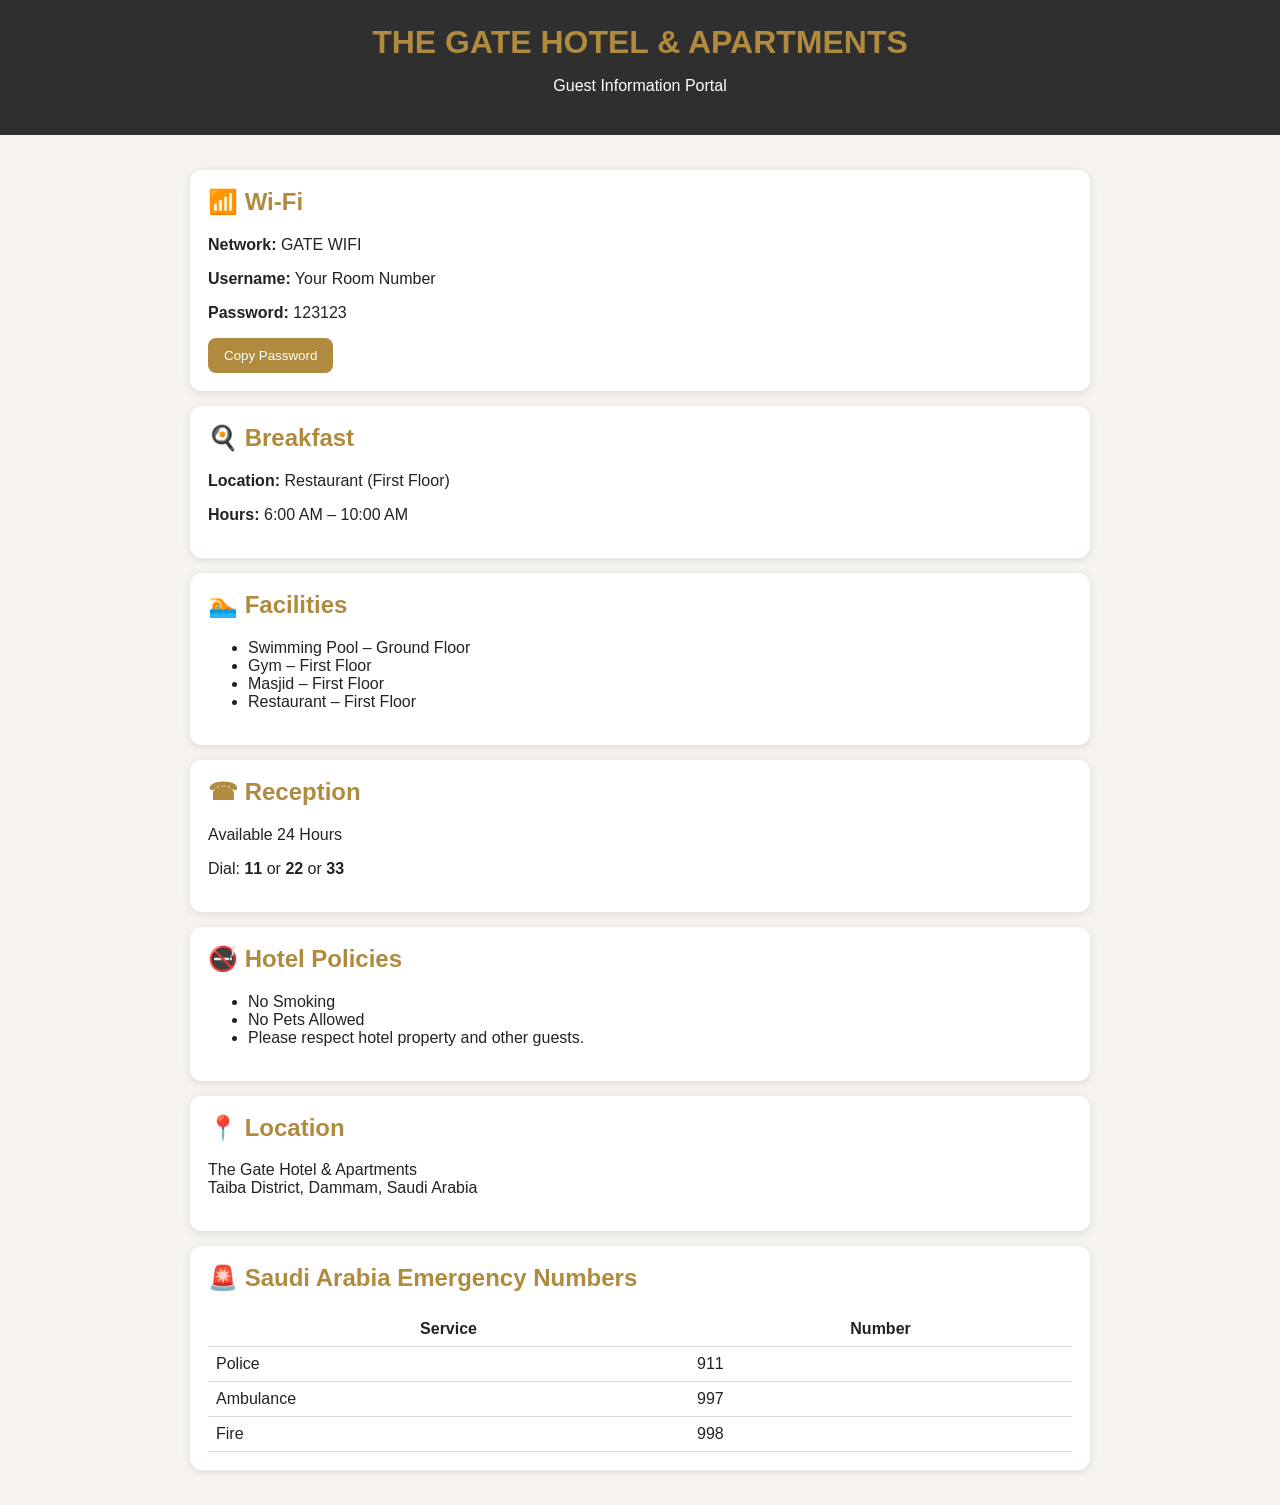
==== index.html @ 252bb7b6 "Add files via upload" ====
<!DOCTYPE html>
<html lang="en">
<head>
<meta charset="UTF-8">
<meta name="viewport" content="width=device-width, initial-scale=1.0">
<title>The Gate Hotel - Guest Information</title>
<style>
body{font-family:Arial,sans-serif;background:#f7f4ef;color:#222;margin:0}
header{background:#2f2f2f;color:#fff;padding:24px;text-align:center}
header h1{color:#b08a3e;margin:0}
.container{max-width:900px;margin:auto;padding:20px}
.card{background:#fff;border-radius:12px;padding:18px;margin:15px 0;box-shadow:0 2px 10px rgba(0,0,0,.1)}
h2{color:#b08a3e;margin-top:0}
table{width:100%;border-collapse:collapse}
td,th{padding:8px;border-bottom:1px solid #ddd}
button{background:#b08a3e;color:#fff;border:none;padding:10px 16px;border-radius:8px;cursor:pointer}
</style>
<script>
function copyPassword(){
 navigator.clipboard.writeText("123123");
 alert("Password copied!");
}
</script>
</head>
<body>
<header>
<h1>THE GATE HOTEL & APARTMENTS</h1>
<p>Guest Information Portal</p>
</header>
<div class="container">
<div class="card">
<h2>📶 Wi‑Fi</h2>
<p><b>Network:</b> GATE WIFI</p>
<p><b>Username:</b> Your Room Number</p>
<p><b>Password:</b> 123123</p>
<button onclick="copyPassword()">Copy Password</button>
</div>

<div class="card">
<h2>🍳 Breakfast</h2>
<p><b>Location:</b> Restaurant (First Floor)</p>
<p><b>Hours:</b> 6:00 AM – 10:00 AM</p>
</div>

<div class="card">
<h2>🏊 Facilities</h2>
<ul>
<li>Swimming Pool – Ground Floor</li>
<li>Gym – First Floor</li>
<li>Masjid – First Floor</li>
<li>Restaurant – First Floor</li>
</ul>
</div>

<div class="card">
<h2>☎ Reception</h2>
<p>Available 24 Hours</p>
<p>Dial: <b>11</b> or <b>22</b> or <b>33</b></p>
</div>

<div class="card">
<h2>🚭 Hotel Policies</h2>
<ul>
<li>No Smoking</li>
<li>No Pets Allowed</li>
<li>Please respect hotel property and other guests.</li>
</ul>
</div>

<div class="card">
<h2>📍 Location</h2>
<p>The Gate Hotel & Apartments<br>Taiba District, Dammam, Saudi Arabia</p>
</div>

<div class="card">
<h2>🚨 Saudi Arabia Emergency Numbers</h2>
<table>
<tr><th>Service</th><th>Number</th></tr>
<tr><td>Police</td><td>911</td></tr>
<tr><td>Ambulance</td><td>997</td></tr>
<tr><td>Fire</td><td>998</td></tr>
</table>
</div>
</div>
</body>
</html>
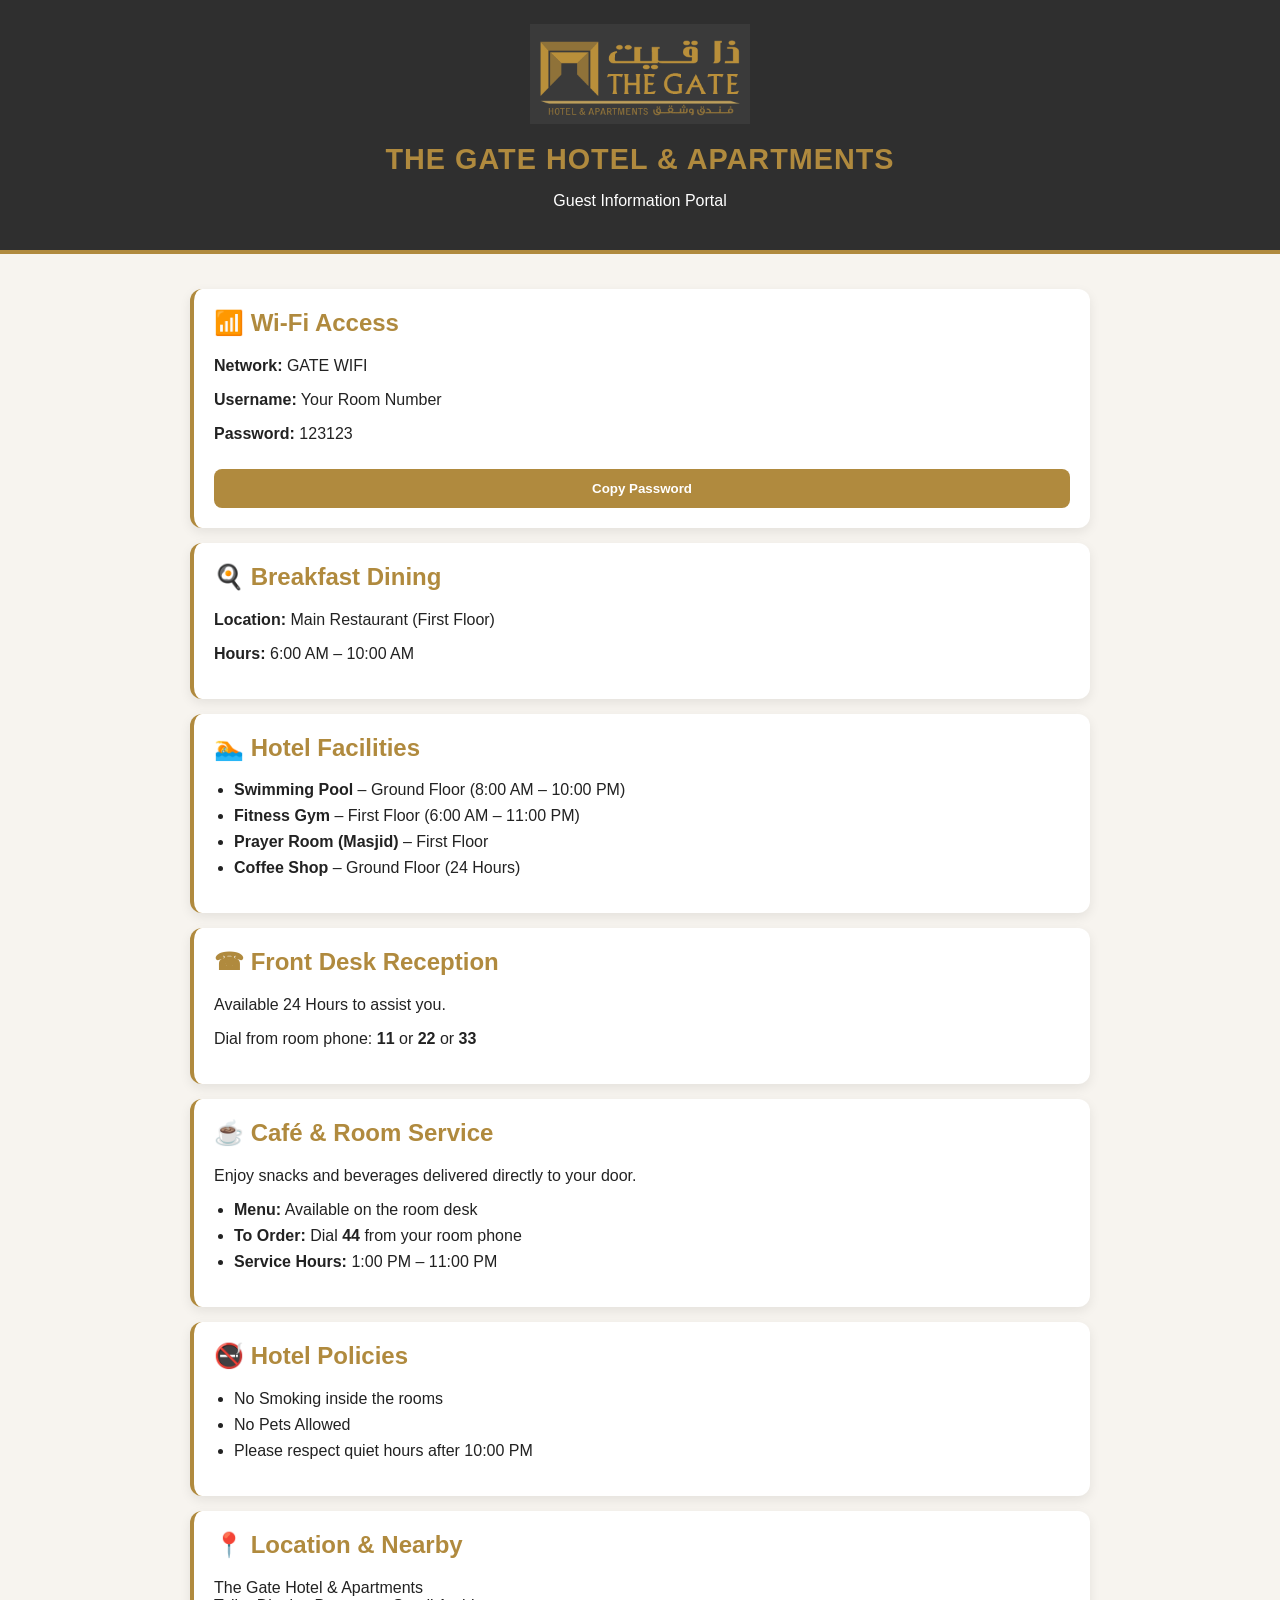
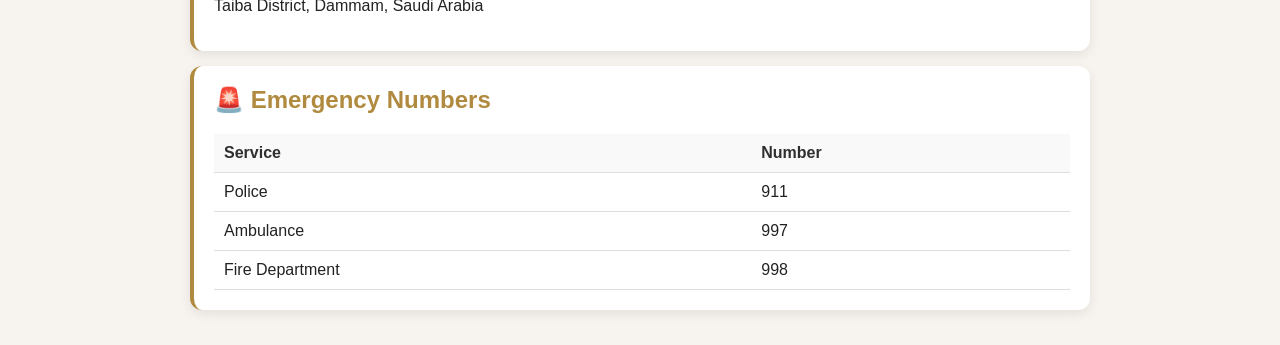
==== commit 4884f02f: "index.html" ====
--- a/index.html
+++ b/index.html
@@ -5,82 +5,112 @@
 <meta name="viewport" content="width=device-width, initial-scale=1.0">
 <title>The Gate Hotel - Guest Information</title>
 <style>
-body{font-family:Arial,sans-serif;background:#f7f4ef;color:#222;margin:0}
-header{background:#2f2f2f;color:#fff;padding:24px;text-align:center}
-header h1{color:#b08a3e;margin:0}
-.container{max-width:900px;margin:auto;padding:20px}
-.card{background:#fff;border-radius:12px;padding:18px;margin:15px 0;box-shadow:0 2px 10px rgba(0,0,0,.1)}
-h2{color:#b08a3e;margin-top:0}
-table{width:100%;border-collapse:collapse}
-td,th{padding:8px;border-bottom:1px solid #ddd}
-button{background:#b08a3e;color:#fff;border:none;padding:10px 16px;border-radius:8px;cursor:pointer}
+body { font-family: Arial, sans-serif; background: #f7f4ef; color: #222; margin: 0; }
+header { background: #2f2f2f; color: #fff; padding: 24px; text-align: center; border-bottom: 4px solid #b08a3e; }
+header h1 { color: #b08a3e; margin: 10px 0 0 0; font-size: 1.8em; letter-spacing: 1px; }
+.logo { max-width: 220px; height: auto; margin-bottom: 5px; }
+.container { max-width: 900px; margin: auto; padding: 20px; }
+.card { background: #fff; border-radius: 12px; padding: 20px; margin: 15px 0; box-shadow: 0 4px 12px rgba(0,0,0,0.08); border-left: 4px solid #b08a3e; }
+h2 { color: #b08a3e; margin-top: 0; display: flex; align-items: center; gap: 8px; }
+table { width: 100%; border-collapse: collapse; margin-top: 10px; }
+td, th { padding: 10px; border-bottom: 1px solid #ddd; text-align: left; }
+th { background: #f9f9f9; color: #2f2f2f; }
+button { background: #b08a3e; color: #fff; border: none; padding: 12px 18px; border-radius: 8px; cursor: pointer; font-weight: bold; width: 100%; margin-top: 10px; }
+button:hover { background: #967432; }
+ul { padding-left: 20px; }
+li { margin-bottom: 8px; }
 </style>
 <script>
 function copyPassword(){
  navigator.clipboard.writeText("123123");
- alert("Password copied!");
+ alert("✓ Wi-Fi Password Copied!");
 }
 </script>
 </head>
 <body>
+
 <header>
+<!-- 🖼️ PHOTO LINK SETUP: Replace 'logo.png' with your picture file name OR paste a full web link like 'https://example.com/logo.png' -->
+<img src="logo.png" alt="The Gate Hotel & Apartments" class="logo">
 <h1>THE GATE HOTEL & APARTMENTS</h1>
 <p>Guest Information Portal</p>
 </header>
+
 <div class="container">
+
+<!-- BLOCK 1: WI-FI -->
 <div class="card">
-<h2>📶 Wi‑Fi</h2>
+<h2>📶 Wi‑Fi Access</h2>
 <p><b>Network:</b> GATE WIFI</p>
 <p><b>Username:</b> Your Room Number</p>
 <p><b>Password:</b> 123123</p>
 <button onclick="copyPassword()">Copy Password</button>
 </div>
 
+<!-- BLOCK 2: BREAKFAST -->
 <div class="card">
-<h2>🍳 Breakfast</h2>
-<p><b>Location:</b> Restaurant (First Floor)</p>
+<h2>🍳 Breakfast Dining</h2>
+<p><b>Location:</b> Main Restaurant (First Floor)</p>
 <p><b>Hours:</b> 6:00 AM – 10:00 AM</p>
 </div>
 
+<!-- BLOCK 3: FACILITIES -->
 <div class="card">
-<h2>🏊 Facilities</h2>
+<h2>🏊 Hotel Facilities</h2>
 <ul>
-<li>Swimming Pool – Ground Floor</li>
-<li>Gym – First Floor</li>
-<li>Masjid – First Floor</li>
-<li>Restaurant – First Floor</li>
+<li><b>Swimming Pool</b> – Ground Floor (8:00 AM – 10:00 PM)</li>
+<li><b>Fitness Gym</b> – First Floor (6:00 AM – 11:00 PM)</li>
+<li><b>Prayer Room (Masjid)</b> – First Floor</li>
+<li><b>Coffee Shop</b> – Ground Floor (24 Hours)</li>
 </ul>
 </div>
 
+<!-- BLOCK 4: RECEPTION -->
 <div class="card">
-<h2>☎ Reception</h2>
-<p>Available 24 Hours</p>
-<p>Dial: <b>11</b> or <b>22</b> or <b>33</b></p>
+<h2>☎ Front Desk Reception</h2>
+<p>Available 24 Hours to assist you.</p>
+<p>Dial from room phone: <b>11</b> or <b>22</b> or <b>33</b></p>
 </div>
 
+<!-- ➕ HOW TO ADD A NEW ELEMENT: COPY AND PASTE THIS BLOCK BELOW THIS LINE -->
+<div class="card">
+<h2>☕ Café & Room Service</h2>
+<p>Enjoy snacks and beverages delivered directly to your door.</p>
+<ul>
+<li><b>Menu:</b> Available on the room desk</li>
+<li><b>To Order:</b> Dial <b>44</b> from your room phone</li>
+<li><b>Service Hours:</b> 1:00 PM – 11:00 PM</li>
+</ul>
+</div>
+<!-- ➕ END OF NEW ELEMENT BLOCK -->
+
+<!-- BLOCK 5: POLICIES -->
 <div class="card">
 <h2>🚭 Hotel Policies</h2>
 <ul>
-<li>No Smoking</li>
+<li>No Smoking inside the rooms</li>
 <li>No Pets Allowed</li>
-<li>Please respect hotel property and other guests.</li>
+<li>Please respect quiet hours after 10:00 PM</li>
 </ul>
 </div>
 
+<!-- BLOCK 6: LOCATION -->
 <div class="card">
-<h2>📍 Location</h2>
+<h2>📍 Location & Nearby</h2>
 <p>The Gate Hotel & Apartments<br>Taiba District, Dammam, Saudi Arabia</p>
 </div>
 
+<!-- BLOCK 7: EMERGENCIES -->
 <div class="card">
-<h2>🚨 Saudi Arabia Emergency Numbers</h2>
+<h2>🚨 Emergency Numbers</h2>
 <table>
 <tr><th>Service</th><th>Number</th></tr>
 <tr><td>Police</td><td>911</td></tr>
 <tr><td>Ambulance</td><td>997</td></tr>
-<tr><td>Fire</td><td>998</td></tr>
+<tr><td>Fire Department</td><td>998</td></tr>
 </table>
 </div>
+
 </div>
 </body>
 </html>
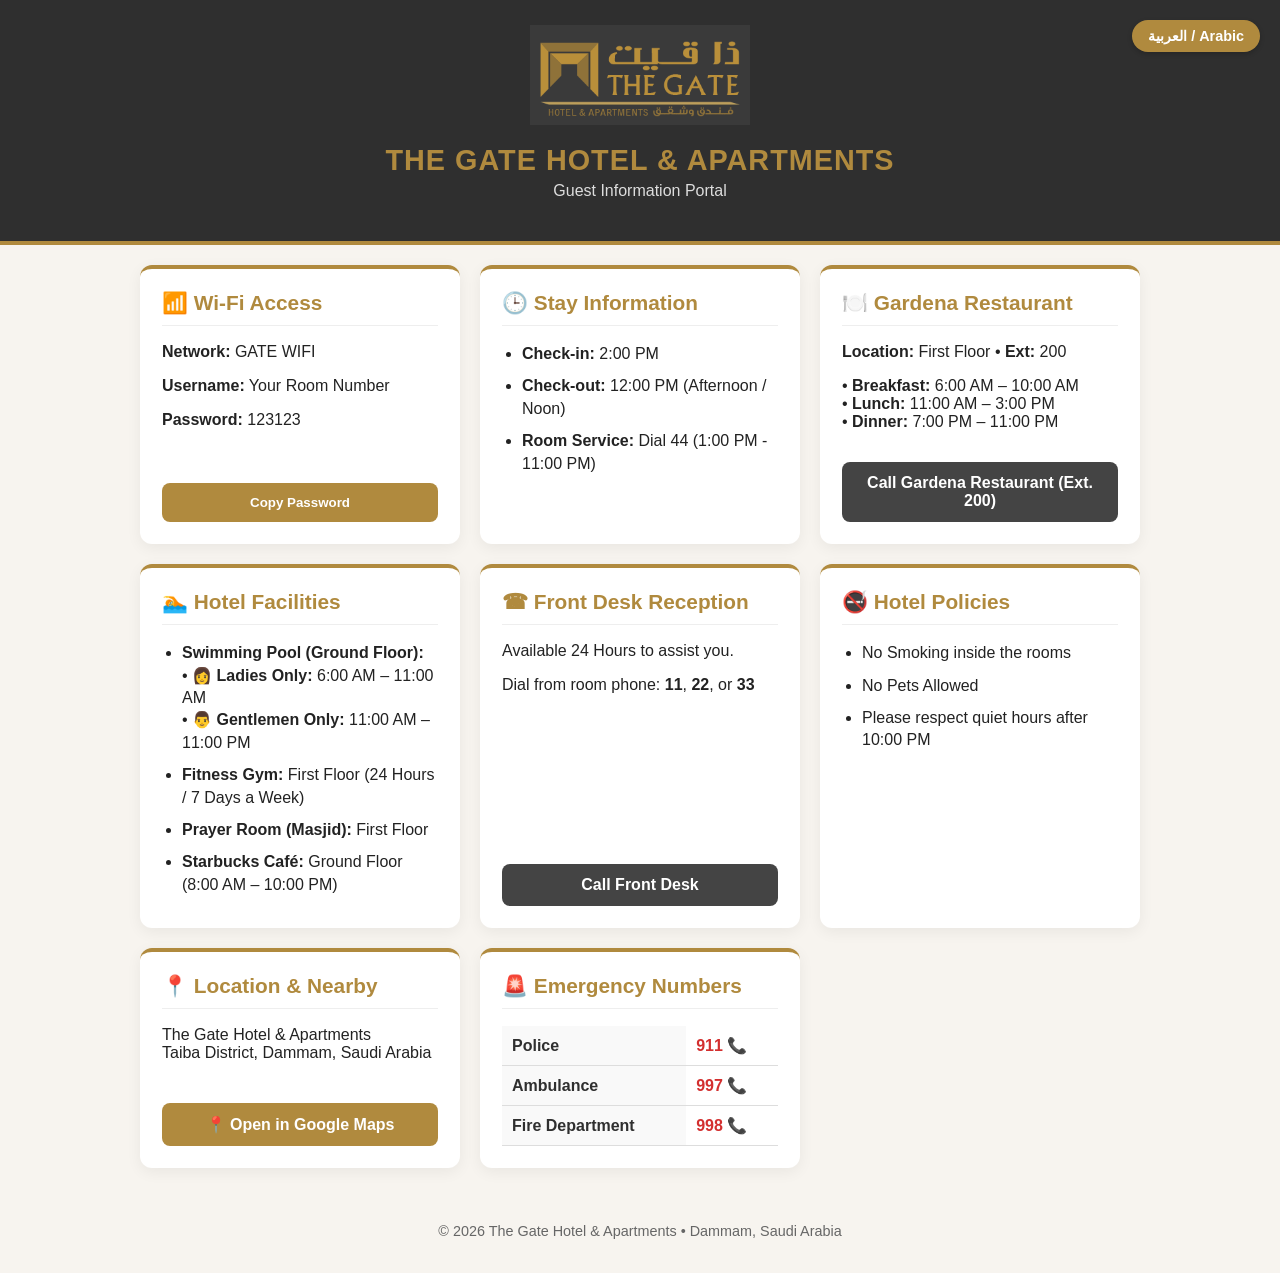
==== commit f48f2dbc: "Add files via upload" ====
--- a/index.html
+++ b/index.html
@@ -1,116 +1,363 @@
 <!DOCTYPE html>
-<html lang="en">
+<html lang="en" dir="ltr">
 <head>
 <meta charset="UTF-8">
 <meta name="viewport" content="width=device-width, initial-scale=1.0">
-<title>The Gate Hotel - Guest Information</title>
+<title>The Gate Hotel - Guest Portal | فندق وشقق ذي قيت</title>
 <style>
-body { font-family: Arial, sans-serif; background: #f7f4ef; color: #222; margin: 0; }
-header { background: #2f2f2f; color: #fff; padding: 24px; text-align: center; border-bottom: 4px solid #b08a3e; }
-header h1 { color: #b08a3e; margin: 10px 0 0 0; font-size: 1.8em; letter-spacing: 1px; }
-.logo { max-width: 220px; height: auto; margin-bottom: 5px; }
-.container { max-width: 900px; margin: auto; padding: 20px; }
-.card { background: #fff; border-radius: 12px; padding: 20px; margin: 15px 0; box-shadow: 0 4px 12px rgba(0,0,0,0.08); border-left: 4px solid #b08a3e; }
-h2 { color: #b08a3e; margin-top: 0; display: flex; align-items: center; gap: 8px; }
-table { width: 100%; border-collapse: collapse; margin-top: 10px; }
-td, th { padding: 10px; border-bottom: 1px solid #ddd; text-align: left; }
-th { background: #f9f9f9; color: #2f2f2f; }
-button { background: #b08a3e; color: #fff; border: none; padding: 12px 18px; border-radius: 8px; cursor: pointer; font-weight: bold; width: 100%; margin-top: 10px; }
-button:hover { background: #967432; }
-ul { padding-left: 20px; }
-li { margin-bottom: 8px; }
+  :root {
+    --primary-gold: #b08a3e;
+    --gold-hover: #967432;
+    --dark-bg: #2f2f2f;
+    --light-bg: #f7f4ef;
+    --card-bg: #ffffff;
+    --text-main: #222222;
+  }
+  body { 
+    font-family: 'Segoe UI', Tahoma, Geneva, Verdana, sans-serif; 
+    background: var(--light-bg); 
+    color: var(--text-main); 
+    margin: 0; 
+    transition: all 0.3s ease;
+  }
+  header { 
+    background: var(--dark-bg); 
+    color: #fff; 
+    padding: 25px 20px; 
+    text-align: center; 
+    border-bottom: 4px solid var(--primary-gold);
+    position: relative;
+  }
+  .lang-btn {
+    position: absolute;
+    top: 20px;
+    right: 20px;
+    background: var(--primary-gold);
+    color: white;
+    border: none;
+    padding: 8px 16px;
+    border-radius: 20px;
+    cursor: pointer;
+    font-weight: bold;
+    font-size: 0.9em;
+    box-shadow: 0 2px 5px rgba(0,0,0,0.2);
+  }
+  [dir="rtl"] .lang-btn {
+    right: auto;
+    left: 20px;
+  }
+  .logo { max-width: 220px; height: auto; margin-bottom: 10px; }
+  header h1 { color: var(--primary-gold); margin: 5px 0 0 0; font-size: 1.8em; letter-spacing: 1px; }
+  header p { margin-top: 5px; color: #dddddd; }
+  
+  .container { 
+    max-width: 1000px; 
+    margin: auto; 
+    padding: 20px; 
+    display: grid;
+    grid-template-columns: repeat(auto-fit, minmax(300px, 1fr));
+    gap: 20px;
+  }
+  .card { 
+    background: var(--card-bg); 
+    border-radius: 12px; 
+    padding: 22px; 
+    box-shadow: 0 4px 15px rgba(0,0,0,0.06); 
+    border-top: 4px solid var(--primary-gold);
+    display: flex;
+    flex-direction: column;
+    justify-content: space-between;
+  }
+  h2 { color: var(--primary-gold); margin-top: 0; font-size: 1.3em; display: flex; align-items: center; gap: 8px; border-bottom: 1px solid #eeeeee; padding-bottom: 10px; }
+  ul { padding-inline-start: 20px; margin: 10px 0; }
+  li { margin-bottom: 10px; line-height: 1.4; }
+  
+  .action-btn { 
+    background: var(--primary-gold); 
+    color: #fff; 
+    border: none; 
+    padding: 12px 18px; 
+    border-radius: 8px; 
+    cursor: pointer; 
+    font-weight: bold; 
+    width: 100%; 
+    margin-top: 15px;
+    text-align: center;
+    text-decoration: none;
+    display: inline-block;
+    box-sizing: border-box;
+    transition: background 0.2s ease;
+  }
+  .action-btn:hover { background: var(--gold-hover); }
+  .action-btn.secondary { background: #444444; }
+  .action-btn.secondary:hover { background: #222222; }
+  
+  table { width: 100%; border-collapse: collapse; margin-top: 10px; }
+  td, th { padding: 10px; border-bottom: 1px solid #ddd; text-align: start; }
+  th { background: #f9f9f9; color: var(--dark-bg); }
+  .emergency-link { color: #d32f2f; font-weight: bold; text-decoration: none; display: block; }
+  
+  footer {
+    grid-column: 1 / -1;
+    text-align: center;
+    padding: 20px;
+    color: #666;
+    font-size: 0.9em;
+  }
 </style>
 <script>
 function copyPassword(){
- navigator.clipboard.writeText("123123");
- alert("✓ Wi-Fi Password Copied!");
+  navigator.clipboard.writeText("123123");
+  const btn = document.getElementById("copy-btn");
+  const isArabic = document.documentElement.getAttribute("lang") === "ar";
+  btn.innerText = isArabic ? "✓ تم نسخ كلمة المرور!" : "✓ Password Copied!";
+  btn.style.background = "#2e7d32";
+  setTimeout(() => {
+    btn.innerText = isArabic ? "نسخ كلمة المرور" : "Copy Password";
+    btn.style.background = "var(--primary-gold)";
+  }, 3000);
+}
+
+function toggleLanguage() {
+  const html = document.documentElement;
+  const langBtn = document.getElementById("lang-btn");
+  const isEnglish = html.getAttribute("lang") === "en";
+  
+  if (isEnglish) {
+    html.setAttribute("lang", "ar");
+    html.setAttribute("dir", "rtl");
+    langBtn.innerText = "English / الإنجليزية";
+    updateTexts("ar");
+  } else {
+    html.setAttribute("lang", "en");
+    html.setAttribute("dir", "ltr");
+    langBtn.innerText = "العربية / Arabic";
+    updateTexts("en");
+  }
+}
+
+const content = {
+  en: {
+    portalTitle: "THE GATE HOTEL & APARTMENTS",
+    portalSub: "Guest Information Portal",
+    wifiTitle: "📶 Wi‑Fi Access",
+    wifiNet: "<b>Network:</b> GATE WIFI",
+    wifiUser: "<b>Username:</b> Your Room Number",
+    wifiPass: "<b>Password:</b> 123123",
+    copyBtn: "Copy Password",
+    stayTitle: "🕒 Stay Information",
+    checkIn: "<b>Check-in:</b> 2:00 PM",
+    checkOut: "<b>Check-out:</b> 12:00 PM (Afternoon / Noon)",
+    roomService: "<b>Room Service:</b> Dial 44 (1:00 PM - 11:00 PM)",
+    dineTitle: "🍽️ Gardena Restaurant",
+    dineLoc: "<b>Location:</b> First Floor • <b>Ext:</b> 200",
+    dineHours: "• <b>Breakfast:</b> 6:00 AM – 10:00 AM<br>• <b>Lunch:</b> 11:00 AM – 3:00 PM<br>• <b>Dinner:</b> 7:00 PM – 11:00 PM",
+    dineBtn: "Call Gardena Restaurant (Ext. 200)",
+    facTitle: "🏊 Hotel Facilities",
+    facPool: "<b>Swimming Pool (Ground Floor):</b><br>• 👩 <b>Ladies Only:</b> 6:00 AM – 11:00 AM<br>• 👨 <b>Gentlemen Only:</b> 11:00 AM – 11:00 PM",
+    facGym: "<b>Fitness Gym:</b> First Floor (24 Hours / 7 Days a Week)",
+    facMasjid: "<b>Prayer Room (Masjid):</b> First Floor",
+    facCafe: "<b>Starbucks Café:</b> Ground Floor (8:00 AM – 10:00 PM)",
+    recTitle: "☎ Front Desk Reception",
+    recDesc: "Available 24 Hours to assist you.",
+    recDial: "Dial from room phone: <b>11</b>, <b>22</b>, or <b>33</b>",
+    recBtn: "Call Front Desk",
+    polTitle: "🚭 Hotel Policies",
+    pol1: "No Smoking inside the rooms",
+    pol2: "No Pets Allowed",
+    pol3: "Please respect quiet hours after 10:00 PM",
+    locTitle: "📍 Location & Nearby",
+    locDesc: "The Gate Hotel & Apartments<br>Taiba District, Dammam, Saudi Arabia",
+    locBtn: "📍 Open in Google Maps",
+    emTitle: "🚨 Emergency Numbers",
+    emPolice: "Police",
+    emAmb: "Ambulance",
+    emFire: "Fire Department"
+  },
+  ar: {
+    portalTitle: "فندق وشقق ذي قيت",
+    portalSub: "بوابة معلومات النزلاء",
+    wifiTitle: "📶 شبكة واي فاي (Wi-Fi)",
+    wifiNet: "<b>اسم الشبكة:</b> GATE WIFI",
+    wifiUser: "<b>اسم المستخدم:</b> رقم غرفتك",
+    wifiPass: "<b>كلمة المرور:</b> 123123",
+    copyBtn: "نسخ كلمة المرور",
+    stayTitle: "🕒 معلومات الإقامة",
+    checkIn: "<b>تسجيل الدخول:</b> 2:00 مساءً",
+    checkOut: "<b>تسجيل الخروج:</b> 12:00 ظهراً",
+    roomService: "<b>خدمة الغرف:</b> اتصل بالرقم 44 (1:00 م - 11:00 م)",
+    dineTitle: "🍽️ مطعم جاردينيا (Gardena)",
+    dineLoc: "<b>الموقع:</b> الدور الأول • <b>تحويلة:</b> 200",
+    dineHours: "• <b>الإفطار:</b> 6:00 ص – 10:00 ص<br>• <b>الغداء:</b> 11:00 ص – 3:00 م<br>• <b>العشاء:</b> 7:00 م – 11:00 م",
+    dineBtn: "الاتصال بمطعم جاردينيا (تحويلة 200)",
+    facTitle: "🏊 مرافق الفندق",
+    facPool: "<b>المسبح (الدور الأرضي):</b><br>• 👩 <b>مخصص للسيدات:</b> 6:00 ص – 11:00 ص<br>• 👨 <b>مخصص للرجال:</b> 11:00 ص – 11:00 م",
+    facGym: "<b>النادي الرياضي:</b> الدور الأول (متاح 24 ساعة طوال أيام الأسبوع)",
+    facMasjid: "<b>المصلى:</b> الدور الأول",
+    facCafe: "<b>مقهى ستاربكس (Starbucks):</b> الدور الأرضي (8:00 ص – 10:00 م)",
+    recTitle: "☎ الاستقبال ومكتب الاستعلامات",
+    recDesc: "فريقنا متاح على مدار 24 ساعة لخدمتك.",
+    recDial: "اتصل من هاتف الغرفة: <b>11</b> أو <b>22</b> أو <b>33</b>",
+    recBtn: "الاتصال بالاستقبال",
+    polTitle: "🚭 سياسات الفندق",
+    pol1: "يمنع التدخين منعاً باتاً داخل الغرف",
+    pol2: "غير مسموح باصطحاب الحيوانات الأليفة",
+    pol3: "يرجى مراعاة أوقات الهدوء بعد الساعة 10:00 مساءً",
+    locTitle: "📍 الموقع والأماكن القريبة",
+    locDesc: "فندق وشقق ذي قيت<br>حي طيبة، الدمام، المملكة العربية السعودية",
+    locBtn: "📍 فتح في خرائط جوجل",
+    emTitle: "🚨 أرقام الطوارئ في السعودية",
+    emPolice: "الشرطة",
+    emAmb: "الإسعاف",
+    emFire: "الدفاع المدني"
+  }
+};
+
+function updateTexts(lang) {
+  const t = content[lang];
+  document.getElementById("t-portalTitle").innerText = t.portalTitle;
+  document.getElementById("t-portalSub").innerText = t.portalSub;
+  document.getElementById("t-wifiTitle").innerText = t.wifiTitle;
+  document.getElementById("t-wifiNet").innerHTML = t.wifiNet;
+  document.getElementById("t-wifiUser").innerHTML = t.wifiUser;
+  document.getElementById("t-wifiPass").innerHTML = t.wifiPass;
+  document.getElementById("copy-btn").innerText = t.copyBtn;
+  document.getElementById("t-stayTitle").innerText = t.stayTitle;
+  document.getElementById("t-checkIn").innerHTML = t.checkIn;
+  document.getElementById("t-checkOut").innerHTML = t.checkOut;
+  document.getElementById("t-roomService").innerHTML = t.roomService;
+  document.getElementById("t-dineTitle").innerText = t.dineTitle;
+  document.getElementById("t-dineLoc").innerHTML = t.dineLoc;
+  document.getElementById("t-dineHours").innerHTML = t.dineHours;
+  document.getElementById("t-dineBtn").innerText = t.dineBtn;
+  document.getElementById("t-facTitle").innerText = t.facTitle;
+  document.getElementById("t-facPool").innerHTML = t.facPool;
+  document.getElementById("t-facGym").innerHTML = t.facGym;
+  document.getElementById("t-facMasjid").innerHTML = t.facMasjid;
+  document.getElementById("t-facCafe").innerHTML = t.facCafe;
+  document.getElementById("t-recTitle").innerText = t.recTitle;
+  document.getElementById("t-recDesc").innerText = t.recDesc;
+  document.getElementById("t-recDial").innerHTML = t.recDial;
+  document.getElementById("t-recBtn").innerText = t.recBtn;
+  document.getElementById("t-polTitle").innerText = t.polTitle;
+  document.getElementById("t-pol1").innerText = t.pol1;
+  document.getElementById("t-pol2").innerText = t.pol2;
+  document.getElementById("t-pol3").innerText = t.pol3;
+  document.getElementById("t-locTitle").innerText = t.locTitle;
+  document.getElementById("t-locDesc").innerHTML = t.locDesc;
+  document.getElementById("t-locBtn").innerText = t.locBtn;
+  document.getElementById("t-emTitle").innerText = t.emTitle;
+  document.getElementById("t-emPolice").innerText = t.emPolice;
+  document.getElementById("t-emAmb").innerText = t.emAmb;
+  document.getElementById("t-emFire").innerText = t.emFire;
 }
 </script>
 </head>
 <body>
 
 <header>
-<!-- 🖼️ PHOTO LINK SETUP: Replace 'logo.png' with your picture file name OR paste a full web link like 'https://example.com/logo.png' -->
+<button class="lang-btn" id="lang-btn" onclick="toggleLanguage()">العربية / Arabic</button>
 <img src="logo.png" alt="The Gate Hotel & Apartments" class="logo">
-<h1>THE GATE HOTEL & APARTMENTS</h1>
-<p>Guest Information Portal</p>
+<h1 id="t-portalTitle">THE GATE HOTEL & APARTMENTS</h1>
+<p id="t-portalSub">Guest Information Portal</p>
 </header>
 
 <div class="container">
 
-<!-- BLOCK 1: WI-FI -->
-<div class="card">
-<h2>📶 Wi‑Fi Access</h2>
-<p><b>Network:</b> GATE WIFI</p>
-<p><b>Username:</b> Your Room Number</p>
-<p><b>Password:</b> 123123</p>
-<button onclick="copyPassword()">Copy Password</button>
-</div>
-
-<!-- BLOCK 2: BREAKFAST -->
-<div class="card">
-<h2>🍳 Breakfast Dining</h2>
-<p><b>Location:</b> Main Restaurant (First Floor)</p>
-<p><b>Hours:</b> 6:00 AM – 10:00 AM</p>
-</div>
-
-<!-- BLOCK 3: FACILITIES -->
-<div class="card">
-<h2>🏊 Hotel Facilities</h2>
-<ul>
-<li><b>Swimming Pool</b> – Ground Floor (8:00 AM – 10:00 PM)</li>
-<li><b>Fitness Gym</b> – First Floor (6:00 AM – 11:00 PM)</li>
-<li><b>Prayer Room (Masjid)</b> – First Floor</li>
-<li><b>Coffee Shop</b> – Ground Floor (24 Hours)</li>
-</ul>
-</div>
-
-<!-- BLOCK 4: RECEPTION -->
-<div class="card">
-<h2>☎ Front Desk Reception</h2>
-<p>Available 24 Hours to assist you.</p>
-<p>Dial from room phone: <b>11</b> or <b>22</b> or <b>33</b></p>
-</div>
-
-<!-- ➕ HOW TO ADD A NEW ELEMENT: COPY AND PASTE THIS BLOCK BELOW THIS LINE -->
-<div class="card">
-<h2>☕ Café & Room Service</h2>
-<p>Enjoy snacks and beverages delivered directly to your door.</p>
-<ul>
-<li><b>Menu:</b> Available on the room desk</li>
-<li><b>To Order:</b> Dial <b>44</b> from your room phone</li>
-<li><b>Service Hours:</b> 1:00 PM – 11:00 PM</li>
-</ul>
-</div>
-<!-- ➕ END OF NEW ELEMENT BLOCK -->
-
-<!-- BLOCK 5: POLICIES -->
-<div class="card">
-<h2>🚭 Hotel Policies</h2>
-<ul>
-<li>No Smoking inside the rooms</li>
-<li>No Pets Allowed</li>
-<li>Please respect quiet hours after 10:00 PM</li>
-</ul>
-</div>
-
-<!-- BLOCK 6: LOCATION -->
-<div class="card">
-<h2>📍 Location & Nearby</h2>
-<p>The Gate Hotel & Apartments<br>Taiba District, Dammam, Saudi Arabia</p>
-</div>
-
-<!-- BLOCK 7: EMERGENCIES -->
-<div class="card">
-<h2>🚨 Emergency Numbers</h2>
-<table>
-<tr><th>Service</th><th>Number</th></tr>
-<tr><td>Police</td><td>911</td></tr>
-<tr><td>Ambulance</td><td>997</td></tr>
-<tr><td>Fire Department</td><td>998</td></tr>
-</table>
-</div>
-
-</div>
+<!-- CARD 1: WI-FI -->
+<div class="card">
+<div>
+  <h2 id="t-wifiTitle">📶 Wi‑Fi Access</h2>
+  <p id="t-wifiNet"><b>Network:</b> GATE WIFI</p>
+  <p id="t-wifiUser"><b>Username:</b> Your Room Number</p>
+  <p id="t-wifiPass"><b>Password:</b> 123123</p>
+</div>
+<button class="action-btn" id="copy-btn" onclick="copyPassword()">Copy Password</button>
+</div>
+
+<!-- CARD 2: STAY INFO -->
+<div class="card">
+<div>
+  <h2 id="t-stayTitle">🕒 Stay Information</h2>
+  <ul>
+    <li id="t-checkIn"><b>Check-in:</b> 2:00 PM</li>
+    <li id="t-checkOut"><b>Check-out:</b> 12:00 PM (Afternoon / Noon)</li>
+    <li id="t-roomService"><b>Room Service:</b> Dial 44 (1:00 PM - 11:00 PM)</li>
+  </ul>
+</div>
+</div>
+
+<!-- CARD 3: GARDENA RESTAURANT -->
+<div class="card">
+<div>
+  <h2 id="t-dineTitle">🍽️ Gardena Restaurant</h2>
+  <p id="t-dineLoc"><b>Location:</b> First Floor • <b>Ext:</b> 200</p>
+  <p id="t-dineHours">• <b>Breakfast:</b> 6:00 AM – 10:00 AM<br>• <b>Lunch:</b> 11:00 AM – 3:00 PM<br>• <b>Dinner:</b> 7:00 PM – 11:00 PM</p>
+</div>
+<a href="tel:200" class="action-btn secondary" id="t-dineBtn">Call Gardena Restaurant (Ext. 200)</a>
+</div>
+
+<!-- CARD 4: FACILITIES -->
+<div class="card">
+<div>
+  <h2 id="t-facTitle">🏊 Hotel Facilities</h2>
+  <ul>
+    <li id="t-facPool"><b>Swimming Pool (Ground Floor):</b><br>• 👩 <b>Ladies Only:</b> 6:00 AM – 11:00 AM<br>• 👨 <b>Gentlemen Only:</b> 11:00 AM – 11:00 PM</li>
+    <li id="t-facGym"><b>Fitness Gym:</b> First Floor (24 Hours / 7 Days a Week)</li>
+    <li id="t-facMasjid"><b>Prayer Room (Masjid):</b> First Floor</li>
+    <li id="t-facCafe"><b>Starbucks Café:</b> Ground Floor (8:00 AM – 10:00 PM)</li>
+  </ul>
+</div>
+</div>
+
+<!-- CARD 5: RECEPTION -->
+<div class="card">
+<div>
+  <h2 id="t-recTitle">☎ Front Desk Reception</h2>
+  <p id="t-recDesc">Available 24 Hours to assist you.</p>
+  <p id="t-recDial">Dial from room phone: <b>11</b>, <b>22</b>, or <b>33</b></p>
+</div>
+<a href="tel:0138000000" class="action-btn secondary" id="t-recBtn">Call Front Desk</a>
+</div>
+
+<!-- CARD 6: POLICIES -->
+<div class="card">
+<div>
+  <h2 id="t-polTitle">🚭 Hotel Policies</h2>
+  <ul>
+    <li id="t-pol1">No Smoking inside the rooms</li>
+    <li id="t-pol2">No Pets Allowed</li>
+    <li id="t-pol3">Please respect quiet hours after 10:00 PM</li>
+  </ul>
+</div>
+</div>
+
+<!-- CARD 7: LOCATION -->
+<div class="card">
+<div>
+  <h2 id="t-locTitle">📍 Location & Nearby</h2>
+  <p id="t-locDesc">The Gate Hotel & Apartments<br>Taiba District, Dammam, Saudi Arabia</p>
+</div>
+<a href="https://maps.google.com/?q=The+Gate+Hotel+and+Apartments+Dammam+Taiba+District" target="_blank" class="action-btn" id="t-locBtn">📍 Open in Google Maps</a>
+</div>
+
+<!-- CARD 8: EMERGENCIES -->
+<div class="card">
+<div>
+  <h2 id="t-emTitle">🚨 Emergency Numbers</h2>
+  <table>
+    <tr><th id="t-emPolice">Police</th><td><a href="tel:911" class="emergency-link">911 📞</a></td></tr>
+    <tr><th id="t-emAmb">Ambulance</th><td><a href="tel:997" class="emergency-link">997 📞</a></td></tr>
+    <tr><th id="t-emFire">Fire Department</th><td><a href="tel:998" class="emergency-link">998 📞</a></td></tr>
+  </table>
+</div>
+</div>
+
+</div>
+
+<footer>
+  <p>© 2026 The Gate Hotel & Apartments • Dammam, Saudi Arabia</p>
+</footer>
+
 </body>
-</html>
+</html>
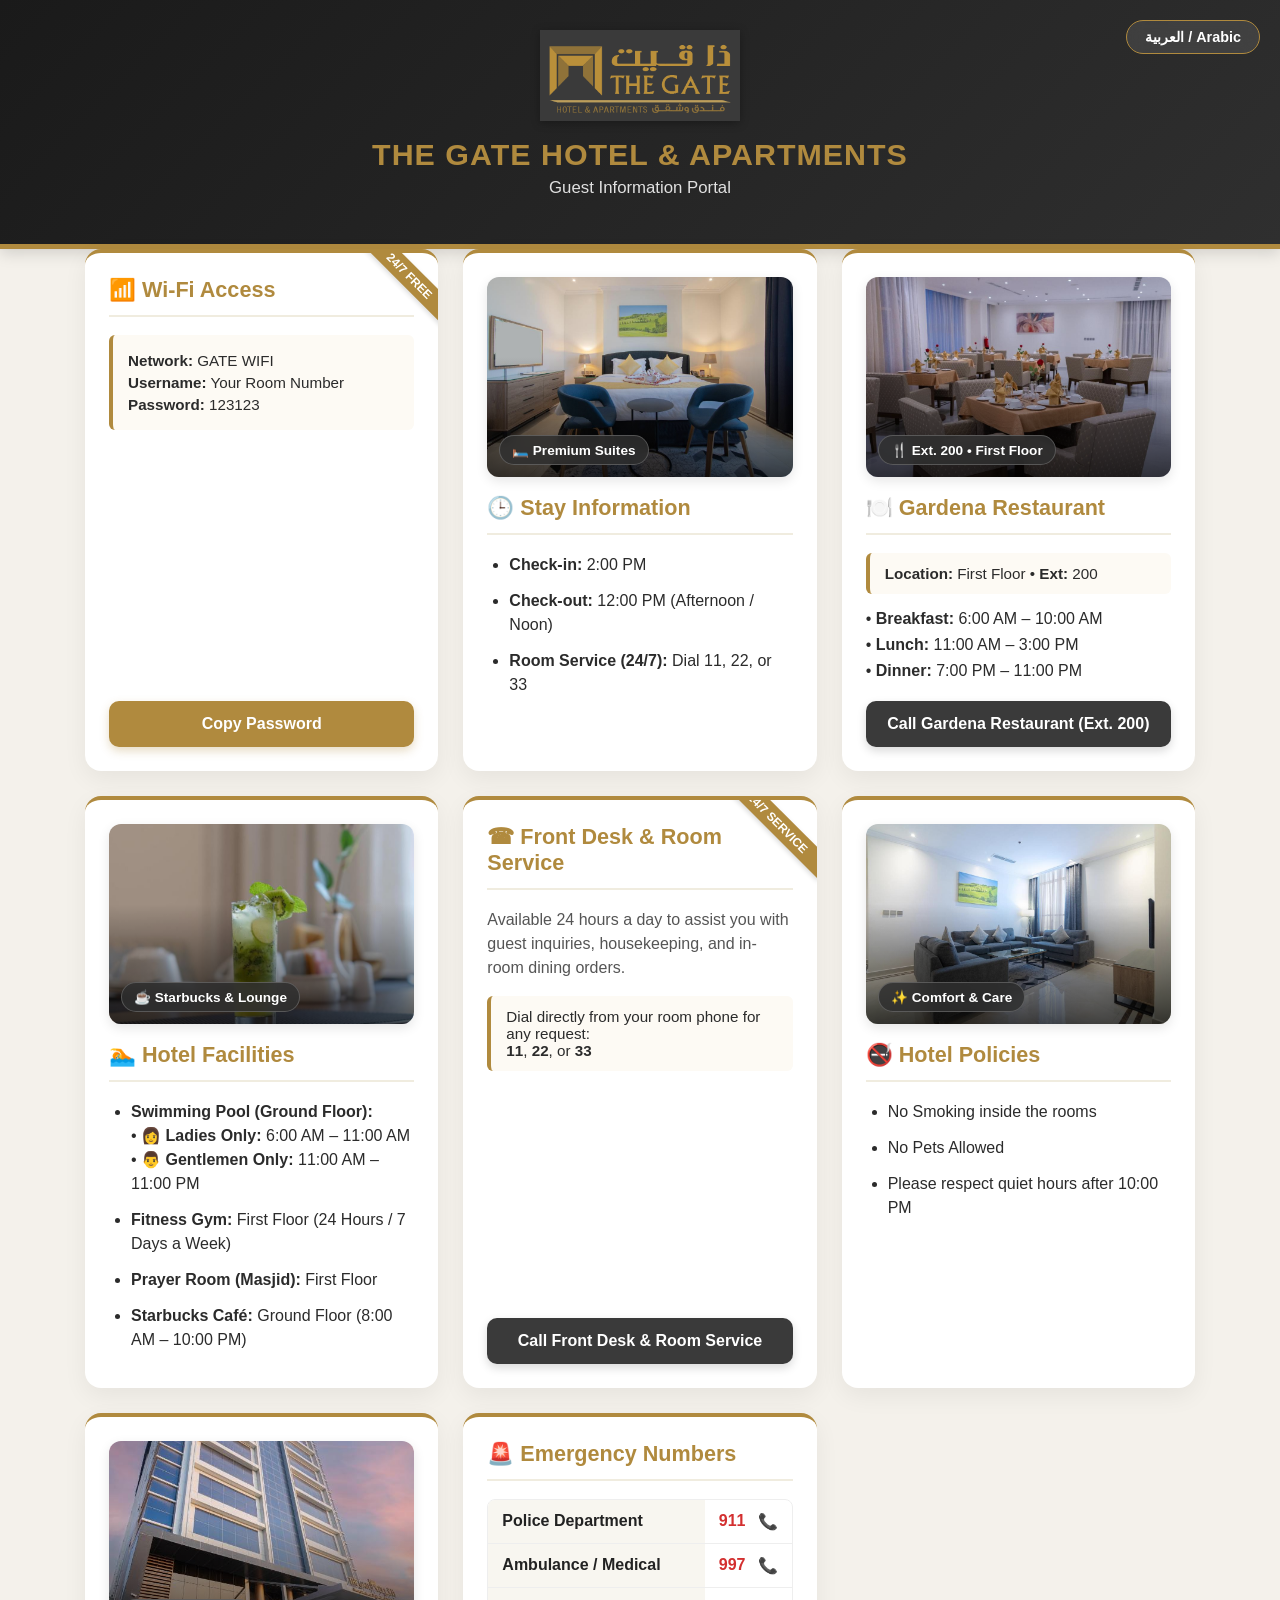
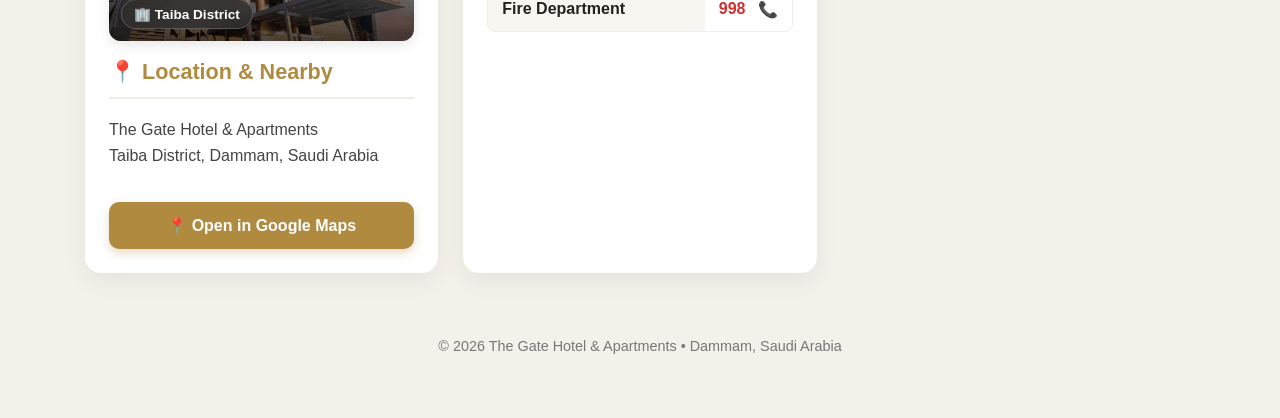
==== commit 0f3e908b: "Rename Index.html to index.html" ====
--- a/index.html
+++ b/index.html
@@ -8,100 +8,244 @@
   :root {
     --primary-gold: #b08a3e;
     --gold-hover: #967432;
-    --dark-bg: #2f2f2f;
-    --light-bg: #f7f4ef;
+    --dark-bg: #222222;
+    --light-bg: #f4f1eb;
     --card-bg: #ffffff;
-    --text-main: #222222;
-  }
+    --text-main: #2b2b2b;
+    --accent-glow: rgba(176, 138, 62, 0.25);
+  }
+  
+  * {
+    box-sizing: border-box;
+  }
+  
   body { 
     font-family: 'Segoe UI', Tahoma, Geneva, Verdana, sans-serif; 
     background: var(--light-bg); 
     color: var(--text-main); 
     margin: 0; 
+    padding-bottom: 40px;
     transition: all 0.3s ease;
   }
+  
+  /* --- HEADER & NAVIGATION --- */
   header { 
-    background: var(--dark-bg); 
+    background: linear-gradient(135deg, #1a1a1a 0%, #2f2f2f 100%);
     color: #fff; 
-    padding: 25px 20px; 
+    padding: 30px 20px; 
     text-align: center; 
-    border-bottom: 4px solid var(--primary-gold);
+    border-bottom: 5px solid var(--primary-gold);
     position: relative;
-  }
+    box-shadow: 0 4px 15px rgba(0,0,0,0.15);
+  }
+  
   .lang-btn {
     position: absolute;
     top: 20px;
     right: 20px;
-    background: var(--primary-gold);
+    background: rgba(255, 255, 255, 0.1);
+    backdrop-filter: blur(8px);
     color: white;
-    border: none;
-    padding: 8px 16px;
-    border-radius: 20px;
+    border: 1px solid var(--primary-gold);
+    padding: 8px 18px;
+    border-radius: 25px;
     cursor: pointer;
     font-weight: bold;
     font-size: 0.9em;
-    box-shadow: 0 2px 5px rgba(0,0,0,0.2);
+    transition: all 0.3s ease;
+  }
+  .lang-btn:hover {
+    background: var(--primary-gold);
+    box-shadow: 0 0 12px var(--accent-glow);
   }
   [dir="rtl"] .lang-btn {
     right: auto;
     left: 20px;
   }
-  .logo { max-width: 220px; height: auto; margin-bottom: 10px; }
-  header h1 { color: var(--primary-gold); margin: 5px 0 0 0; font-size: 1.8em; letter-spacing: 1px; }
-  header p { margin-top: 5px; color: #dddddd; }
-  
+  
+  .logo { max-width: 200px; height: auto; margin-bottom: 12px; filter: drop-shadow(0 2px 4px rgba(0,0,0,0.3)); }
+  header h1 { color: var(--primary-gold); margin: 0; font-size: 1.9em; letter-spacing: 1px; text-transform: uppercase; }
+  header p { margin-top: 6px; color: #e0e0e0; font-size: 1.05em; }
+  
+  /* --- GRID CONTAINER --- */
   .container { 
-    max-width: 1000px; 
-    margin: auto; 
+    max-width: 1150px; 
+    margin: -20px auto 0; 
     padding: 20px; 
     display: grid;
-    grid-template-columns: repeat(auto-fit, minmax(300px, 1fr));
-    gap: 20px;
-  }
+    grid-template-columns: repeat(auto-fit, minmax(320px, 1fr));
+    gap: 25px;
+    position: relative;
+    z-index: 2;
+  }
+  
+  /* --- CARD STYLING & VISUAL ELEMENTS --- */
   .card { 
     background: var(--card-bg); 
-    border-radius: 12px; 
-    padding: 22px; 
-    box-shadow: 0 4px 15px rgba(0,0,0,0.06); 
+    border-radius: 16px; 
+    padding: 24px; 
+    box-shadow: 0 8px 24px rgba(0,0,0,0.06); 
     border-top: 4px solid var(--primary-gold);
     display: flex;
     flex-direction: column;
     justify-content: space-between;
-  }
-  h2 { color: var(--primary-gold); margin-top: 0; font-size: 1.3em; display: flex; align-items: center; gap: 8px; border-bottom: 1px solid #eeeeee; padding-bottom: 10px; }
-  ul { padding-inline-start: 20px; margin: 10px 0; }
-  li { margin-bottom: 10px; line-height: 1.4; }
-  
+    position: relative;
+    overflow: hidden;
+    transition: transform 0.3s ease, box-shadow 0.3s ease;
+  }
+  .card:hover {
+    transform: translateY(-5px);
+    box-shadow: 0 14px 30px rgba(0,0,0,0.12);
+  }
+  
+  /* Corner Ribbon Element */
+  .card-ribbon {
+    position: absolute;
+    top: 12px;
+    right: -30px;
+    background: var(--primary-gold);
+    color: #fff;
+    font-size: 0.75em;
+    font-weight: bold;
+    padding: 4px 30px;
+    transform: rotate(45deg);
+    box-shadow: 0 2px 5px rgba(0,0,0,0.15);
+    z-index: 10;
+  }
+  [dir="rtl"] .card-ribbon {
+    right: auto;
+    left: -30px;
+    transform: rotate(-45deg);
+  }
+  
+  /* --- IMAGE ELEMENTS --- */
+  .img-container {
+    width: 100%;
+    height: 200px;
+    border-radius: 12px;
+    overflow: hidden;
+    margin-bottom: 18px;
+    position: relative;
+    box-shadow: 0 4px 12px rgba(0,0,0,0.1);
+  }
+  
+  .card-img {
+    width: 100%;
+    height: 100%;
+    object-fit: cover;
+    display: block;
+    transition: transform 0.6s cubic-bezier(0.25, 1, 0.5, 1);
+  }
+  .card:hover .card-img {
+    transform: scale(1.08);
+  }
+  
+  .img-overlay {
+    position: absolute;
+    bottom: 0;
+    left: 0;
+    right: 0;
+    height: 60%;
+    background: linear-gradient(to top, rgba(0,0,0,0.7) 0%, rgba(0,0,0,0) 100%);
+    z-index: 1;
+    pointer-events: none;
+  }
+  
+  .img-badge {
+    position: absolute;
+    bottom: 12px;
+    left: 12px;
+    background: rgba(47, 47, 47, 0.85);
+    backdrop-filter: blur(6px);
+    color: #fff;
+    padding: 6px 12px;
+    border-radius: 20px;
+    font-size: 0.85em;
+    font-weight: 600;
+    z-index: 2;
+    border: 1px solid rgba(255,255,255,0.2);
+    display: flex;
+    align-items: center;
+    gap: 6px;
+  }
+  [dir="rtl"] .img-badge {
+    left: auto;
+    right: 12px;
+  }
+  
+  /* --- TYPOGRAPHY & LISTS --- */
+  h2 { 
+    color: var(--primary-gold); 
+    margin-top: 0; 
+    font-size: 1.35em; 
+    display: flex; 
+    align-items: center; 
+    gap: 10px; 
+    border-bottom: 2px solid #f0ecdf; 
+    padding-bottom: 12px; 
+  }
+  
+  ul { padding-inline-start: 22px; margin: 12px 0; }
+  li { margin-bottom: 12px; line-height: 1.5; }
+  
+  /* Highlight Callout Boxes */
+  .info-box {
+    background: #fdfaf4;
+    border-left: 4px solid var(--primary-gold);
+    padding: 12px 15px;
+    border-radius: 6px;
+    margin: 10px 0;
+    font-size: 0.95em;
+  }
+  [dir="rtl"] .info-box {
+    border-left: none;
+    border-right: 4px solid var(--primary-gold);
+  }
+  
+  /* --- ACTION BUTTONS --- */
   .action-btn { 
     background: var(--primary-gold); 
     color: #fff; 
     border: none; 
-    padding: 12px 18px; 
-    border-radius: 8px; 
+    padding: 14px 20px; 
+    border-radius: 10px; 
     cursor: pointer; 
     font-weight: bold; 
+    font-size: 1em;
     width: 100%; 
-    margin-top: 15px;
+    margin-top: 18px;
     text-align: center;
     text-decoration: none;
     display: inline-block;
-    box-sizing: border-box;
-    transition: background 0.2s ease;
-  }
-  .action-btn:hover { background: var(--gold-hover); }
-  .action-btn.secondary { background: #444444; }
-  .action-btn.secondary:hover { background: #222222; }
-  
-  table { width: 100%; border-collapse: collapse; margin-top: 10px; }
-  td, th { padding: 10px; border-bottom: 1px solid #ddd; text-align: start; }
-  th { background: #f9f9f9; color: var(--dark-bg); }
-  .emergency-link { color: #d32f2f; font-weight: bold; text-decoration: none; display: block; }
+    transition: all 0.3s ease;
+    box-shadow: 0 4px 10px rgba(176, 138, 62, 0.3);
+  }
+  .action-btn:hover { 
+    background: var(--gold-hover); 
+    transform: translateY(-2px);
+    box-shadow: 0 6px 15px rgba(176, 138, 62, 0.4);
+  }
+  .action-btn.secondary { 
+    background: #3a3a3a; 
+    box-shadow: 0 4px 10px rgba(0,0,0,0.15);
+  }
+  .action-btn.secondary:hover { 
+    background: #1f1f1f; 
+    box-shadow: 0 6px 15px rgba(0,0,0,0.25);
+  }
+  
+  /* --- TABLES --- */
+  table { width: 100%; border-collapse: separate; border-spacing: 0; margin-top: 12px; overflow: hidden; border-radius: 8px; border: 1px solid #eee; }
+  td, th { padding: 12px 14px; text-align: start; }
+  th { background: #f8f6f0; color: var(--dark-bg); font-weight: 700; }
+  tr:not(:last-child) td, tr:not(:last-child) th { border-bottom: 1px solid #eee; }
+  tr:hover td { background-color: #fdfaf4; }
+  .emergency-link { color: #d32f2f; font-weight: bold; text-decoration: none; display: flex; align-items: center; justify-content: space-between; }
   
   footer {
-    grid-column: 1 / -1;
     text-align: center;
-    padding: 20px;
-    color: #666;
+    padding: 30px 20px 10px;
+    color: #777;
     font-size: 0.9em;
   }
 </style>
@@ -110,11 +254,13 @@
   navigator.clipboard.writeText("123123");
   const btn = document.getElementById("copy-btn");
   const isArabic = document.documentElement.getAttribute("lang") === "ar";
-  btn.innerText = isArabic ? "✓ تم نسخ كلمة المرور!" : "✓ Password Copied!";
+  btn.innerText = isArabic ? "✓ تم نسخ كلمة المرور بنجاح!" : "✓ Password Copied Successfully!";
   btn.style.background = "#2e7d32";
+  btn.style.boxShadow = "0 4px 10px rgba(46, 125, 50, 0.3)";
   setTimeout(() => {
     btn.innerText = isArabic ? "نسخ كلمة المرور" : "Copy Password";
     btn.style.background = "var(--primary-gold)";
+    btn.style.boxShadow = "0 4px 10px rgba(176, 138, 62, 0.3)";
   }, 3000);
 }
 
@@ -146,32 +292,37 @@
     wifiPass: "<b>Password:</b> 123123",
     copyBtn: "Copy Password",
     stayTitle: "🕒 Stay Information",
+    badgeStay: "🛏️ Premium Suites",
     checkIn: "<b>Check-in:</b> 2:00 PM",
     checkOut: "<b>Check-out:</b> 12:00 PM (Afternoon / Noon)",
-    roomService: "<b>Room Service:</b> Dial 44 (1:00 PM - 11:00 PM)",
+    roomService: "<b>Room Service (24/7):</b> Dial 11, 22, or 33",
     dineTitle: "🍽️ Gardena Restaurant",
+    badgeDine: "🍴 Ext. 200 • First Floor",
     dineLoc: "<b>Location:</b> First Floor • <b>Ext:</b> 200",
     dineHours: "• <b>Breakfast:</b> 6:00 AM – 10:00 AM<br>• <b>Lunch:</b> 11:00 AM – 3:00 PM<br>• <b>Dinner:</b> 7:00 PM – 11:00 PM",
     dineBtn: "Call Gardena Restaurant (Ext. 200)",
     facTitle: "🏊 Hotel Facilities",
+    badgeFac: "☕ Starbucks & Lounge",
     facPool: "<b>Swimming Pool (Ground Floor):</b><br>• 👩 <b>Ladies Only:</b> 6:00 AM – 11:00 AM<br>• 👨 <b>Gentlemen Only:</b> 11:00 AM – 11:00 PM",
     facGym: "<b>Fitness Gym:</b> First Floor (24 Hours / 7 Days a Week)",
     facMasjid: "<b>Prayer Room (Masjid):</b> First Floor",
     facCafe: "<b>Starbucks Café:</b> Ground Floor (8:00 AM – 10:00 PM)",
-    recTitle: "☎ Front Desk Reception",
-    recDesc: "Available 24 Hours to assist you.",
-    recDial: "Dial from room phone: <b>11</b>, <b>22</b>, or <b>33</b>",
-    recBtn: "Call Front Desk",
+    recTitle: "☎ Front Desk & Room Service",
+    recDesc: "Available 24 hours a day to assist you with guest inquiries, housekeeping, and in-room dining orders.",
+    recDial: "Dial directly from your room phone for any request:<br><b>11</b>, <b>22</b>, or <b>33</b>",
+    recBtn: "Call Front Desk & Room Service",
     polTitle: "🚭 Hotel Policies",
+    badgePol: "✨ Comfort & Care",
     pol1: "No Smoking inside the rooms",
     pol2: "No Pets Allowed",
     pol3: "Please respect quiet hours after 10:00 PM",
     locTitle: "📍 Location & Nearby",
+    badgeLoc: "🏢 Taiba District",
     locDesc: "The Gate Hotel & Apartments<br>Taiba District, Dammam, Saudi Arabia",
     locBtn: "📍 Open in Google Maps",
     emTitle: "🚨 Emergency Numbers",
-    emPolice: "Police",
-    emAmb: "Ambulance",
+    emPolice: "Police Department",
+    emAmb: "Ambulance / Medical",
     emFire: "Fire Department"
   },
   ar: {
@@ -183,27 +334,32 @@
     wifiPass: "<b>كلمة المرور:</b> 123123",
     copyBtn: "نسخ كلمة المرور",
     stayTitle: "🕒 معلومات الإقامة",
+    badgeStay: "🛏️ أجنحة فاخرة",
     checkIn: "<b>تسجيل الدخول:</b> 2:00 مساءً",
     checkOut: "<b>تسجيل الخروج:</b> 12:00 ظهراً",
-    roomService: "<b>خدمة الغرف:</b> اتصل بالرقم 44 (1:00 م - 11:00 م)",
+    roomService: "<b>خدمة الغرف (24/7):</b> اتصل على 11 أو 22 أو 33",
     dineTitle: "🍽️ مطعم جاردينيا (Gardena)",
+    badgeDine: "🍴 تحويلة 200 • الدور الأول",
     dineLoc: "<b>الموقع:</b> الدور الأول • <b>تحويلة:</b> 200",
     dineHours: "• <b>الإفطار:</b> 6:00 ص – 10:00 ص<br>• <b>الغداء:</b> 11:00 ص – 3:00 م<br>• <b>العشاء:</b> 7:00 م – 11:00 م",
     dineBtn: "الاتصال بمطعم جاردينيا (تحويلة 200)",
     facTitle: "🏊 مرافق الفندق",
+    badgeFac: "☕ ستاربكس ولاونج",
     facPool: "<b>المسبح (الدور الأرضي):</b><br>• 👩 <b>مخصص للسيدات:</b> 6:00 ص – 11:00 ص<br>• 👨 <b>مخصص للرجال:</b> 11:00 ص – 11:00 م",
     facGym: "<b>النادي الرياضي:</b> الدور الأول (متاح 24 ساعة طوال أيام الأسبوع)",
     facMasjid: "<b>المصلى:</b> الدور الأول",
     facCafe: "<b>مقهى ستاربكس (Starbucks):</b> الدور الأرضي (8:00 ص – 10:00 م)",
-    recTitle: "☎ الاستقبال ومكتب الاستعلامات",
-    recDesc: "فريقنا متاح على مدار 24 ساعة لخدمتك.",
-    recDial: "اتصل من هاتف الغرفة: <b>11</b> أو <b>22</b> أو <b>33</b>",
-    recBtn: "الاتصال بالاستقبال",
+    recTitle: "☎ الاستقبال وخدمة الغرف",
+    recDesc: "فريقنا متاح على مدار 24 ساعة لخدمتك وتلبية كافة استفساراتك، وطلبات النظافة، ووجبات خدمة الغرف.",
+    recDial: "اتصل مباشرة من هاتف غرفتك لأي طلب:<br><b>11</b> أو <b>22</b> أو <b>33</b>",
+    recBtn: "الاتصال بالاستقبال وخدمة الغرف",
     polTitle: "🚭 سياسات الفندق",
+    badgePol: "✨ راحة واهتمام",
     pol1: "يمنع التدخين منعاً باتاً داخل الغرف",
     pol2: "غير مسموح باصطحاب الحيوانات الأليفة",
     pol3: "يرجى مراعاة أوقات الهدوء بعد الساعة 10:00 مساءً",
     locTitle: "📍 الموقع والأماكن القريبة",
+    badgeLoc: "🏢 حي طيبة",
     locDesc: "فندق وشقق ذي قيت<br>حي طيبة، الدمام، المملكة العربية السعودية",
     locBtn: "📍 فتح في خرائط جوجل",
     emTitle: "🚨 أرقام الطوارئ في السعودية",
@@ -223,14 +379,17 @@
   document.getElementById("t-wifiPass").innerHTML = t.wifiPass;
   document.getElementById("copy-btn").innerText = t.copyBtn;
   document.getElementById("t-stayTitle").innerText = t.stayTitle;
+  document.getElementById("t-badgeStay").innerText = t.badgeStay;
   document.getElementById("t-checkIn").innerHTML = t.checkIn;
   document.getElementById("t-checkOut").innerHTML = t.checkOut;
   document.getElementById("t-roomService").innerHTML = t.roomService;
   document.getElementById("t-dineTitle").innerText = t.dineTitle;
+  document.getElementById("t-badgeDine").innerText = t.badgeDine;
   document.getElementById("t-dineLoc").innerHTML = t.dineLoc;
   document.getElementById("t-dineHours").innerHTML = t.dineHours;
   document.getElementById("t-dineBtn").innerText = t.dineBtn;
   document.getElementById("t-facTitle").innerText = t.facTitle;
+  document.getElementById("t-badgeFac").innerText = t.badgeFac;
   document.getElementById("t-facPool").innerHTML = t.facPool;
   document.getElementById("t-facGym").innerHTML = t.facGym;
   document.getElementById("t-facMasjid").innerHTML = t.facMasjid;
@@ -240,10 +399,12 @@
   document.getElementById("t-recDial").innerHTML = t.recDial;
   document.getElementById("t-recBtn").innerText = t.recBtn;
   document.getElementById("t-polTitle").innerText = t.polTitle;
+  document.getElementById("t-badgePol").innerText = t.badgePol;
   document.getElementById("t-pol1").innerText = t.pol1;
   document.getElementById("t-pol2").innerText = t.pol2;
   document.getElementById("t-pol3").innerText = t.pol3;
   document.getElementById("t-locTitle").innerText = t.locTitle;
+  document.getElementById("t-badgeLoc").innerText = t.badgeLoc;
   document.getElementById("t-locDesc").innerHTML = t.locDesc;
   document.getElementById("t-locBtn").innerText = t.locBtn;
   document.getElementById("t-emTitle").innerText = t.emTitle;
@@ -266,11 +427,14 @@
 
 <!-- CARD 1: WI-FI -->
 <div class="card">
+<div class="card-ribbon">24/7 FREE</div>
 <div>
   <h2 id="t-wifiTitle">📶 Wi‑Fi Access</h2>
-  <p id="t-wifiNet"><b>Network:</b> GATE WIFI</p>
-  <p id="t-wifiUser"><b>Username:</b> Your Room Number</p>
-  <p id="t-wifiPass"><b>Password:</b> 123123</p>
+  <div class="info-box">
+    <p id="t-wifiNet" style="margin: 5px 0;"><b>Network:</b> GATE WIFI</p>
+    <p id="t-wifiUser" style="margin: 5px 0;"><b>Username:</b> Your Room Number</p>
+    <p id="t-wifiPass" style="margin: 5px 0;"><b>Password:</b> 123123</p>
+  </div>
 </div>
 <button class="action-btn" id="copy-btn" onclick="copyPassword()">Copy Password</button>
 </div>
@@ -278,11 +442,16 @@
 <!-- CARD 2: STAY INFO -->
 <div class="card">
 <div>
+  <div class="img-container">
+    <img src="420739670.jpg" alt="Bedroom Suite" class="card-img">
+    <div class="img-overlay"></div>
+    <span class="img-badge" id="t-badgeStay">🛏️ Premium Suites</span>
+  </div>
   <h2 id="t-stayTitle">🕒 Stay Information</h2>
   <ul>
     <li id="t-checkIn"><b>Check-in:</b> 2:00 PM</li>
     <li id="t-checkOut"><b>Check-out:</b> 12:00 PM (Afternoon / Noon)</li>
-    <li id="t-roomService"><b>Room Service:</b> Dial 44 (1:00 PM - 11:00 PM)</li>
+    <li id="t-roomService"><b>Room Service (24/7):</b> Dial 11, 22, or 33</li>
   </ul>
 </div>
 </div>
@@ -290,9 +459,16 @@
 <!-- CARD 3: GARDENA RESTAURANT -->
 <div class="card">
 <div>
+  <div class="img-container">
+    <img src="310238969.jpg" alt="Gardena Restaurant Seating" class="card-img">
+    <div class="img-overlay"></div>
+    <span class="img-badge" id="t-badgeDine">🍴 Ext. 200 • First Floor</span>
+  </div>
   <h2 id="t-dineTitle">🍽️ Gardena Restaurant</h2>
-  <p id="t-dineLoc"><b>Location:</b> First Floor • <b>Ext:</b> 200</p>
-  <p id="t-dineHours">• <b>Breakfast:</b> 6:00 AM – 10:00 AM<br>• <b>Lunch:</b> 11:00 AM – 3:00 PM<br>• <b>Dinner:</b> 7:00 PM – 11:00 PM</p>
+  <div class="info-box" style="margin-bottom: 12px;">
+    <span id="t-dineLoc"><b>Location:</b> First Floor • <b>Ext:</b> 200</span>
+  </div>
+  <p id="t-dineHours" style="line-height: 1.6; margin: 0;">• <b>Breakfast:</b> 6:00 AM – 10:00 AM<br>• <b>Lunch:</b> 11:00 AM – 3:00 PM<br>• <b>Dinner:</b> 7:00 PM – 11:00 PM</p>
 </div>
 <a href="tel:200" class="action-btn secondary" id="t-dineBtn">Call Gardena Restaurant (Ext. 200)</a>
 </div>
@@ -300,6 +476,11 @@
 <!-- CARD 4: FACILITIES -->
 <div class="card">
 <div>
+  <div class="img-container">
+    <img src="420738999.jpg" alt="Starbucks Cafe and Refreshments" class="card-img">
+    <div class="img-overlay"></div>
+    <span class="img-badge" id="t-badgeFac">☕ Starbucks & Lounge</span>
+  </div>
   <h2 id="t-facTitle">🏊 Hotel Facilities</h2>
   <ul>
     <li id="t-facPool"><b>Swimming Pool (Ground Floor):</b><br>• 👩 <b>Ladies Only:</b> 6:00 AM – 11:00 AM<br>• 👨 <b>Gentlemen Only:</b> 11:00 AM – 11:00 PM</li>
@@ -310,19 +491,27 @@
 </div>
 </div>
 
-<!-- CARD 5: RECEPTION -->
-<div class="card">
-<div>
-  <h2 id="t-recTitle">☎ Front Desk Reception</h2>
-  <p id="t-recDesc">Available 24 Hours to assist you.</p>
-  <p id="t-recDial">Dial from room phone: <b>11</b>, <b>22</b>, or <b>33</b></p>
-</div>
-<a href="tel:0138000000" class="action-btn secondary" id="t-recBtn">Call Front Desk</a>
+<!-- CARD 5: RECEPTION & ROOM SERVICE COMBINED -->
+<div class="card">
+<div class="card-ribbon">24/7 SERVICE</div>
+<div>
+  <h2 id="t-recTitle">☎ Front Desk & Room Service</h2>
+  <p id="t-recDesc" style="color: #555; line-height: 1.5;">Available 24 hours a day to assist you with guest inquiries, housekeeping, and in-room dining orders.</p>
+  <div class="info-box">
+    <span id="t-recDial">Dial directly from your room phone for any request:<br><b>11</b>, <b>22</b>, or <b>33</b></span>
+  </div>
+</div>
+<a href="tel:0138000000" class="action-btn secondary" id="t-recBtn">Call Front Desk & Room Service</a>
 </div>
 
 <!-- CARD 6: POLICIES -->
 <div class="card">
 <div>
+  <div class="img-container">
+    <img src="420739658.jpg" alt="Apartment Living Room" class="card-img">
+    <div class="img-overlay"></div>
+    <span class="img-badge" id="t-badgePol">✨ Comfort & Care</span>
+  </div>
   <h2 id="t-polTitle">🚭 Hotel Policies</h2>
   <ul>
     <li id="t-pol1">No Smoking inside the rooms</li>
@@ -335,8 +524,13 @@
 <!-- CARD 7: LOCATION -->
 <div class="card">
 <div>
+  <div class="img-container">
+    <img src="420739734.jpg" alt="The Gate Hotel Building Exterior" class="card-img">
+    <div class="img-overlay"></div>
+    <span class="img-badge" id="t-badgeLoc">🏢 Taiba District</span>
+  </div>
   <h2 id="t-locTitle">📍 Location & Nearby</h2>
-  <p id="t-locDesc">The Gate Hotel & Apartments<br>Taiba District, Dammam, Saudi Arabia</p>
+  <p id="t-locDesc" style="line-height: 1.6; color: #444;">The Gate Hotel & Apartments<br>Taiba District, Dammam, Saudi Arabia</p>
 </div>
 <a href="https://maps.google.com/?q=The+Gate+Hotel+and+Apartments+Dammam+Taiba+District" target="_blank" class="action-btn" id="t-locBtn">📍 Open in Google Maps</a>
 </div>
@@ -346,9 +540,9 @@
 <div>
   <h2 id="t-emTitle">🚨 Emergency Numbers</h2>
   <table>
-    <tr><th id="t-emPolice">Police</th><td><a href="tel:911" class="emergency-link">911 📞</a></td></tr>
-    <tr><th id="t-emAmb">Ambulance</th><td><a href="tel:997" class="emergency-link">997 📞</a></td></tr>
-    <tr><th id="t-emFire">Fire Department</th><td><a href="tel:998" class="emergency-link">998 📞</a></td></tr>
+    <tr><th id="t-emPolice">Police Department</th><td><a href="tel:911" class="emergency-link"><span>911</span> <span>📞</span></a></td></tr>
+    <tr><th id="t-emAmb">Ambulance / Medical</th><td><a href="tel:997" class="emergency-link"><span>997</span> <span>📞</span></a></td></tr>
+    <tr><th id="t-emFire">Fire Department</th><td><a href="tel:998" class="emergency-link"><span>998</span> <span>📞</span></a></td></tr>
   </table>
 </div>
 </div>
@@ -360,4 +554,4 @@
 </footer>
 
 </body>
-</html>+</html>
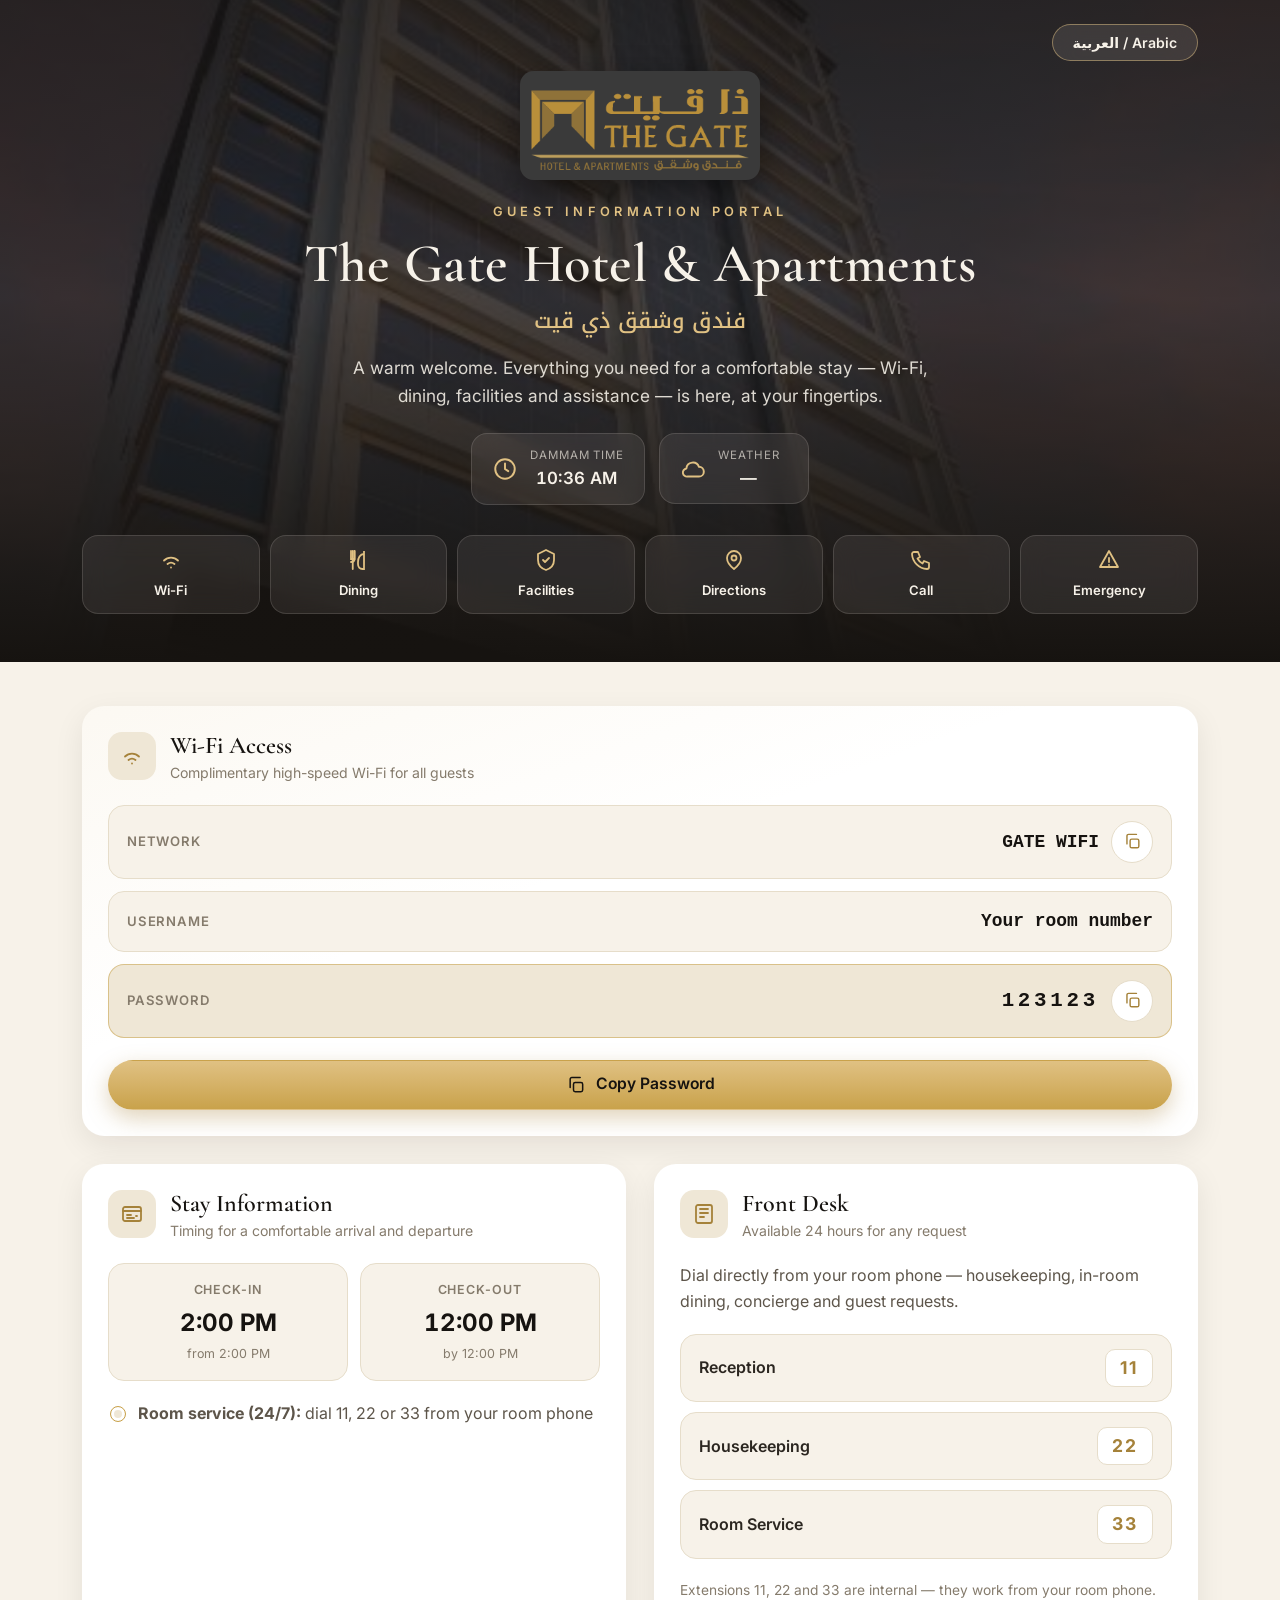
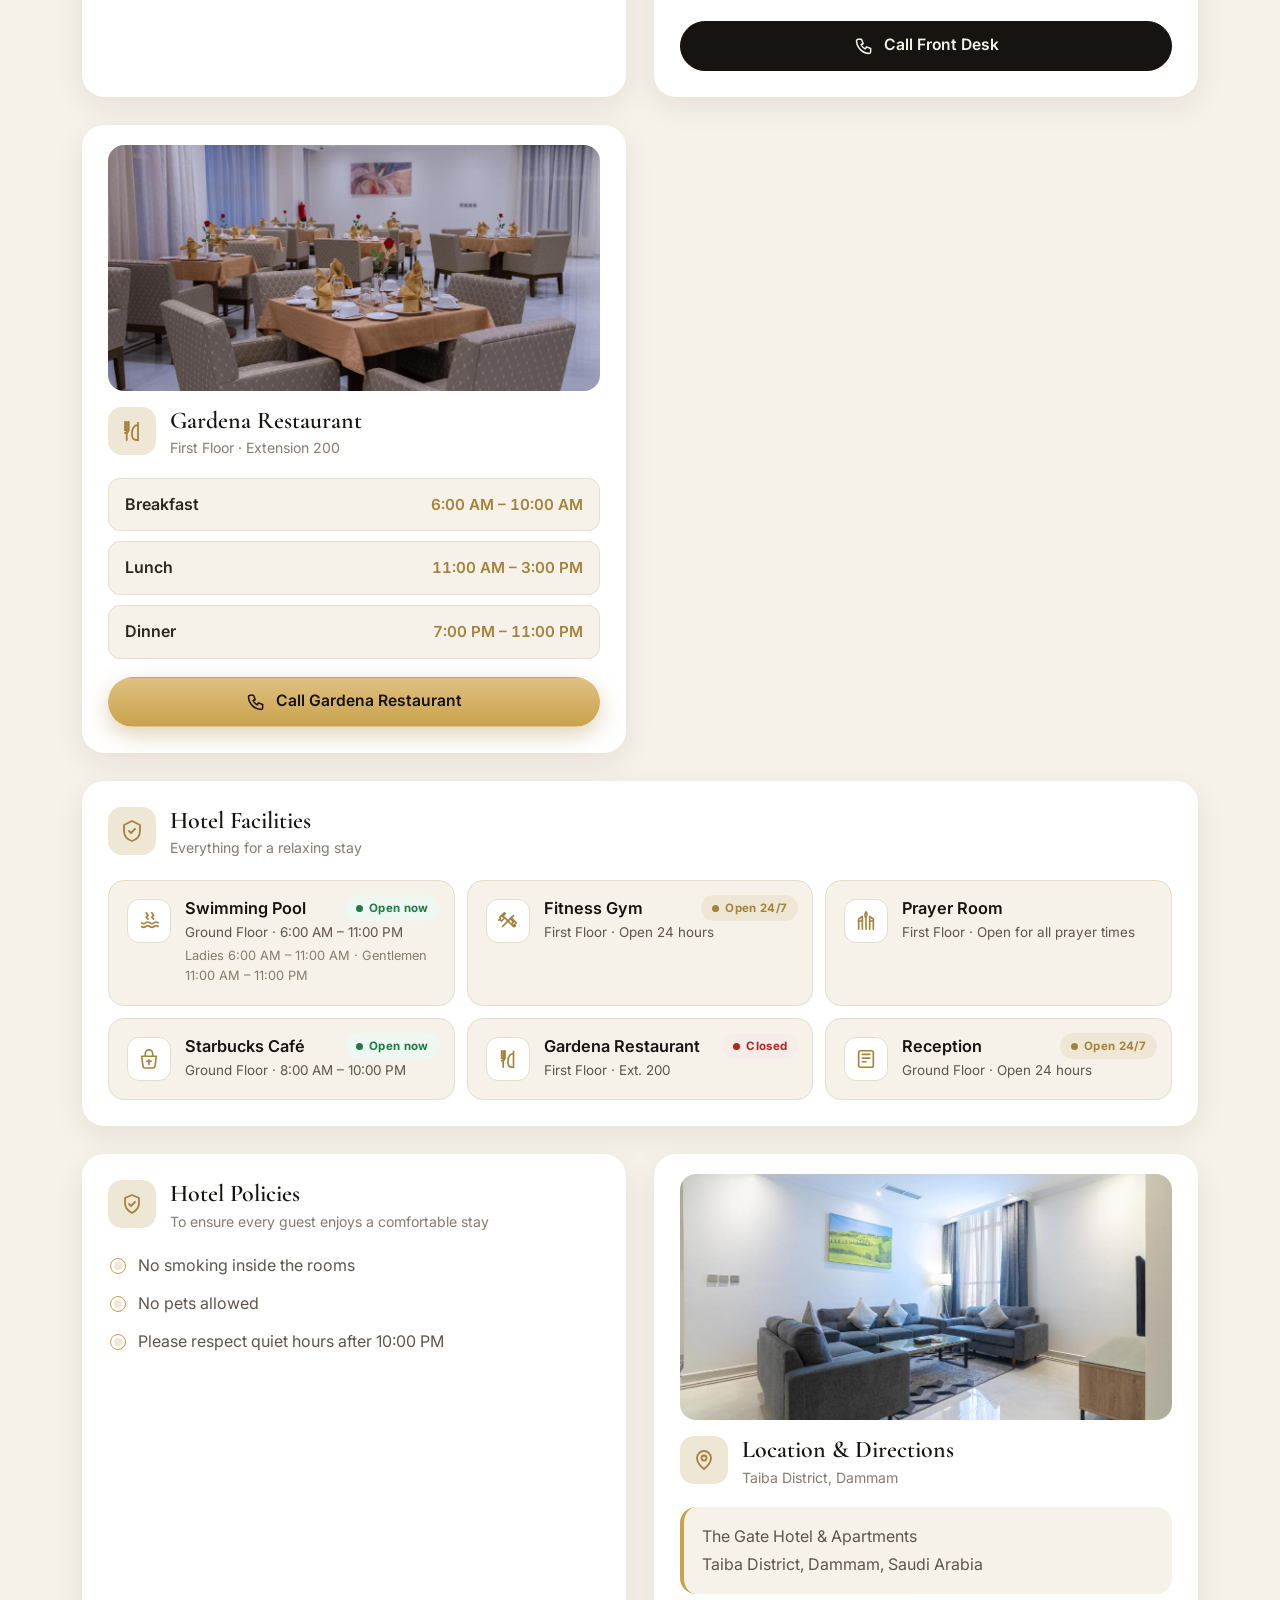
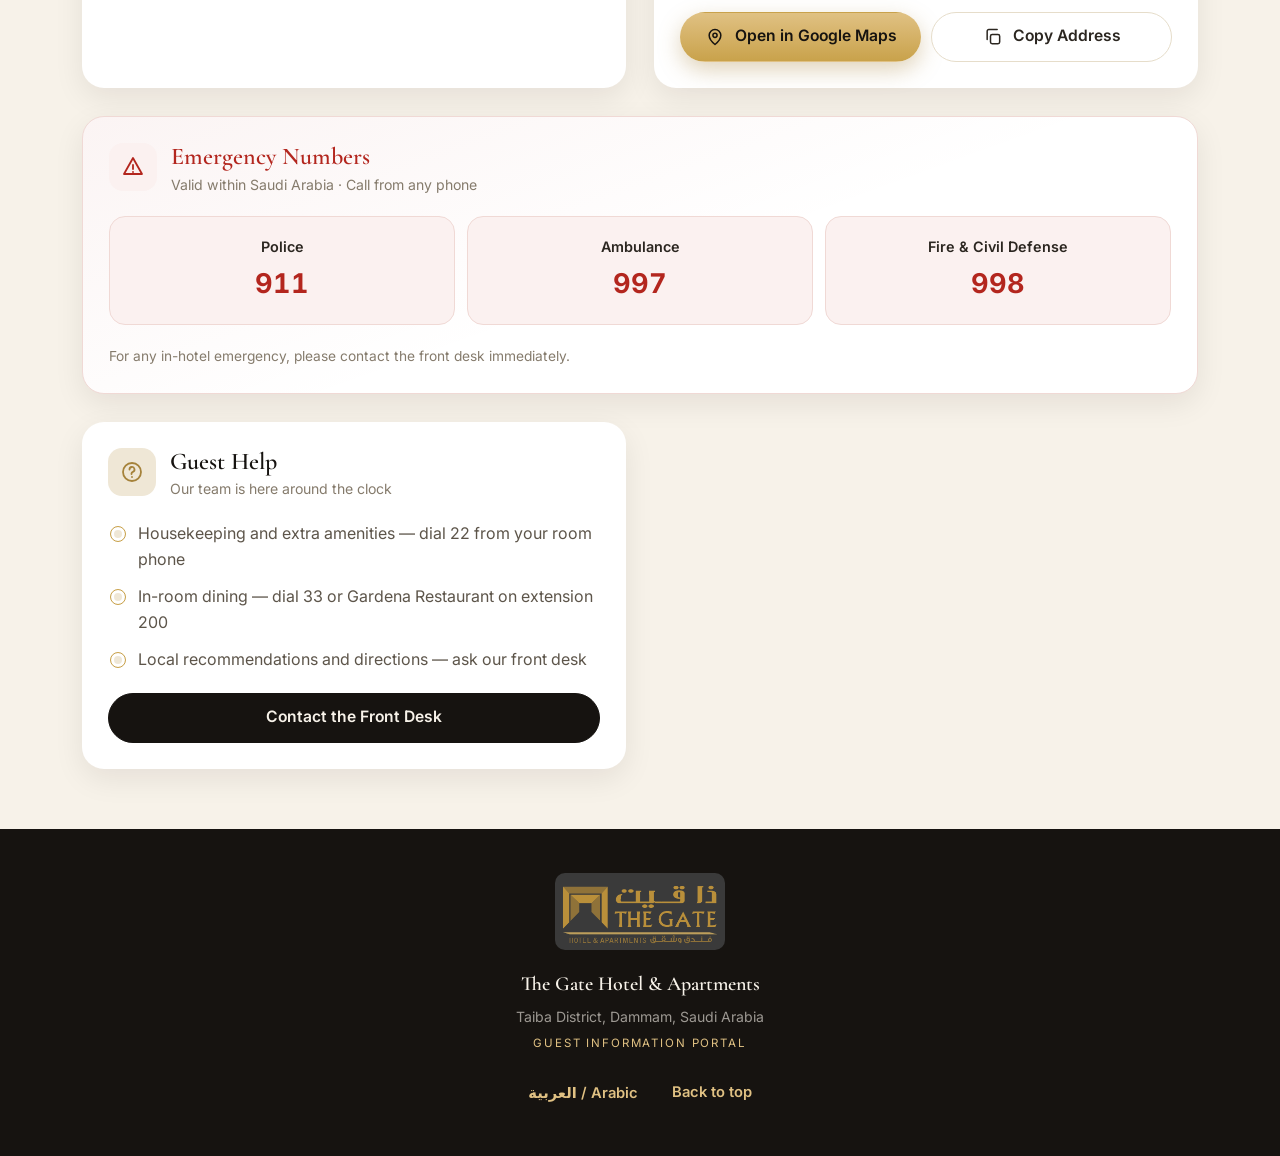
==== commit 85721353: "Redesign Gate Hotel guest portal: premium bilingual concierge UI - Full visual redesign: dark charco" ====
--- a/index.html
+++ b/index.html
@@ -1,557 +1,497 @@
-<!DOCTYPE html>
+<!doctype html>
 <html lang="en" dir="ltr">
 <head>
-<meta charset="UTF-8">
-<meta name="viewport" content="width=device-width, initial-scale=1.0">
-<title>The Gate Hotel - Guest Portal | فندق وشقق ذي قيت</title>
-<style>
-  :root {
-    --primary-gold: #b08a3e;
-    --gold-hover: #967432;
-    --dark-bg: #222222;
-    --light-bg: #f4f1eb;
-    --card-bg: #ffffff;
-    --text-main: #2b2b2b;
-    --accent-glow: rgba(176, 138, 62, 0.25);
-  }
-  
-  * {
-    box-sizing: border-box;
-  }
-  
-  body { 
-    font-family: 'Segoe UI', Tahoma, Geneva, Verdana, sans-serif; 
-    background: var(--light-bg); 
-    color: var(--text-main); 
-    margin: 0; 
-    padding-bottom: 40px;
-    transition: all 0.3s ease;
-  }
-  
-  /* --- HEADER & NAVIGATION --- */
-  header { 
-    background: linear-gradient(135deg, #1a1a1a 0%, #2f2f2f 100%);
-    color: #fff; 
-    padding: 30px 20px; 
-    text-align: center; 
-    border-bottom: 5px solid var(--primary-gold);
-    position: relative;
-    box-shadow: 0 4px 15px rgba(0,0,0,0.15);
-  }
-  
-  .lang-btn {
-    position: absolute;
-    top: 20px;
-    right: 20px;
-    background: rgba(255, 255, 255, 0.1);
-    backdrop-filter: blur(8px);
-    color: white;
-    border: 1px solid var(--primary-gold);
-    padding: 8px 18px;
-    border-radius: 25px;
-    cursor: pointer;
-    font-weight: bold;
-    font-size: 0.9em;
-    transition: all 0.3s ease;
-  }
-  .lang-btn:hover {
-    background: var(--primary-gold);
-    box-shadow: 0 0 12px var(--accent-glow);
-  }
-  [dir="rtl"] .lang-btn {
-    right: auto;
-    left: 20px;
-  }
-  
-  .logo { max-width: 200px; height: auto; margin-bottom: 12px; filter: drop-shadow(0 2px 4px rgba(0,0,0,0.3)); }
-  header h1 { color: var(--primary-gold); margin: 0; font-size: 1.9em; letter-spacing: 1px; text-transform: uppercase; }
-  header p { margin-top: 6px; color: #e0e0e0; font-size: 1.05em; }
-  
-  /* --- GRID CONTAINER --- */
-  .container { 
-    max-width: 1150px; 
-    margin: -20px auto 0; 
-    padding: 20px; 
-    display: grid;
-    grid-template-columns: repeat(auto-fit, minmax(320px, 1fr));
-    gap: 25px;
-    position: relative;
-    z-index: 2;
-  }
-  
-  /* --- CARD STYLING & VISUAL ELEMENTS --- */
-  .card { 
-    background: var(--card-bg); 
-    border-radius: 16px; 
-    padding: 24px; 
-    box-shadow: 0 8px 24px rgba(0,0,0,0.06); 
-    border-top: 4px solid var(--primary-gold);
-    display: flex;
-    flex-direction: column;
-    justify-content: space-between;
-    position: relative;
-    overflow: hidden;
-    transition: transform 0.3s ease, box-shadow 0.3s ease;
-  }
-  .card:hover {
-    transform: translateY(-5px);
-    box-shadow: 0 14px 30px rgba(0,0,0,0.12);
-  }
-  
-  /* Corner Ribbon Element */
-  .card-ribbon {
-    position: absolute;
-    top: 12px;
-    right: -30px;
-    background: var(--primary-gold);
-    color: #fff;
-    font-size: 0.75em;
-    font-weight: bold;
-    padding: 4px 30px;
-    transform: rotate(45deg);
-    box-shadow: 0 2px 5px rgba(0,0,0,0.15);
-    z-index: 10;
-  }
-  [dir="rtl"] .card-ribbon {
-    right: auto;
-    left: -30px;
-    transform: rotate(-45deg);
-  }
-  
-  /* --- IMAGE ELEMENTS --- */
-  .img-container {
-    width: 100%;
-    height: 200px;
-    border-radius: 12px;
-    overflow: hidden;
-    margin-bottom: 18px;
-    position: relative;
-    box-shadow: 0 4px 12px rgba(0,0,0,0.1);
-  }
-  
-  .card-img {
-    width: 100%;
-    height: 100%;
-    object-fit: cover;
-    display: block;
-    transition: transform 0.6s cubic-bezier(0.25, 1, 0.5, 1);
-  }
-  .card:hover .card-img {
-    transform: scale(1.08);
-  }
-  
-  .img-overlay {
-    position: absolute;
-    bottom: 0;
-    left: 0;
-    right: 0;
-    height: 60%;
-    background: linear-gradient(to top, rgba(0,0,0,0.7) 0%, rgba(0,0,0,0) 100%);
-    z-index: 1;
-    pointer-events: none;
-  }
-  
-  .img-badge {
-    position: absolute;
-    bottom: 12px;
-    left: 12px;
-    background: rgba(47, 47, 47, 0.85);
-    backdrop-filter: blur(6px);
-    color: #fff;
-    padding: 6px 12px;
-    border-radius: 20px;
-    font-size: 0.85em;
-    font-weight: 600;
-    z-index: 2;
-    border: 1px solid rgba(255,255,255,0.2);
-    display: flex;
-    align-items: center;
-    gap: 6px;
-  }
-  [dir="rtl"] .img-badge {
-    left: auto;
-    right: 12px;
-  }
-  
-  /* --- TYPOGRAPHY & LISTS --- */
-  h2 { 
-    color: var(--primary-gold); 
-    margin-top: 0; 
-    font-size: 1.35em; 
-    display: flex; 
-    align-items: center; 
-    gap: 10px; 
-    border-bottom: 2px solid #f0ecdf; 
-    padding-bottom: 12px; 
-  }
-  
-  ul { padding-inline-start: 22px; margin: 12px 0; }
-  li { margin-bottom: 12px; line-height: 1.5; }
-  
-  /* Highlight Callout Boxes */
-  .info-box {
-    background: #fdfaf4;
-    border-left: 4px solid var(--primary-gold);
-    padding: 12px 15px;
-    border-radius: 6px;
-    margin: 10px 0;
-    font-size: 0.95em;
-  }
-  [dir="rtl"] .info-box {
-    border-left: none;
-    border-right: 4px solid var(--primary-gold);
-  }
-  
-  /* --- ACTION BUTTONS --- */
-  .action-btn { 
-    background: var(--primary-gold); 
-    color: #fff; 
-    border: none; 
-    padding: 14px 20px; 
-    border-radius: 10px; 
-    cursor: pointer; 
-    font-weight: bold; 
-    font-size: 1em;
-    width: 100%; 
-    margin-top: 18px;
-    text-align: center;
-    text-decoration: none;
-    display: inline-block;
-    transition: all 0.3s ease;
-    box-shadow: 0 4px 10px rgba(176, 138, 62, 0.3);
-  }
-  .action-btn:hover { 
-    background: var(--gold-hover); 
-    transform: translateY(-2px);
-    box-shadow: 0 6px 15px rgba(176, 138, 62, 0.4);
-  }
-  .action-btn.secondary { 
-    background: #3a3a3a; 
-    box-shadow: 0 4px 10px rgba(0,0,0,0.15);
-  }
-  .action-btn.secondary:hover { 
-    background: #1f1f1f; 
-    box-shadow: 0 6px 15px rgba(0,0,0,0.25);
-  }
-  
-  /* --- TABLES --- */
-  table { width: 100%; border-collapse: separate; border-spacing: 0; margin-top: 12px; overflow: hidden; border-radius: 8px; border: 1px solid #eee; }
-  td, th { padding: 12px 14px; text-align: start; }
-  th { background: #f8f6f0; color: var(--dark-bg); font-weight: 700; }
-  tr:not(:last-child) td, tr:not(:last-child) th { border-bottom: 1px solid #eee; }
-  tr:hover td { background-color: #fdfaf4; }
-  .emergency-link { color: #d32f2f; font-weight: bold; text-decoration: none; display: flex; align-items: center; justify-content: space-between; }
-  
-  footer {
-    text-align: center;
-    padding: 30px 20px 10px;
-    color: #777;
-    font-size: 0.9em;
-  }
-</style>
-<script>
-function copyPassword(){
-  navigator.clipboard.writeText("123123");
-  const btn = document.getElementById("copy-btn");
-  const isArabic = document.documentElement.getAttribute("lang") === "ar";
-  btn.innerText = isArabic ? "✓ تم نسخ كلمة المرور بنجاح!" : "✓ Password Copied Successfully!";
-  btn.style.background = "#2e7d32";
-  btn.style.boxShadow = "0 4px 10px rgba(46, 125, 50, 0.3)";
-  setTimeout(() => {
-    btn.innerText = isArabic ? "نسخ كلمة المرور" : "Copy Password";
-    btn.style.background = "var(--primary-gold)";
-    btn.style.boxShadow = "0 4px 10px rgba(176, 138, 62, 0.3)";
-  }, 3000);
-}
-
-function toggleLanguage() {
-  const html = document.documentElement;
-  const langBtn = document.getElementById("lang-btn");
-  const isEnglish = html.getAttribute("lang") === "en";
-  
-  if (isEnglish) {
-    html.setAttribute("lang", "ar");
-    html.setAttribute("dir", "rtl");
-    langBtn.innerText = "English / الإنجليزية";
-    updateTexts("ar");
-  } else {
-    html.setAttribute("lang", "en");
-    html.setAttribute("dir", "ltr");
-    langBtn.innerText = "العربية / Arabic";
-    updateTexts("en");
-  }
-}
-
-const content = {
-  en: {
-    portalTitle: "THE GATE HOTEL & APARTMENTS",
-    portalSub: "Guest Information Portal",
-    wifiTitle: "📶 Wi‑Fi Access",
-    wifiNet: "<b>Network:</b> GATE WIFI",
-    wifiUser: "<b>Username:</b> Your Room Number",
-    wifiPass: "<b>Password:</b> 123123",
-    copyBtn: "Copy Password",
-    stayTitle: "🕒 Stay Information",
-    badgeStay: "🛏️ Premium Suites",
-    checkIn: "<b>Check-in:</b> 2:00 PM",
-    checkOut: "<b>Check-out:</b> 12:00 PM (Afternoon / Noon)",
-    roomService: "<b>Room Service (24/7):</b> Dial 11, 22, or 33",
-    dineTitle: "🍽️ Gardena Restaurant",
-    badgeDine: "🍴 Ext. 200 • First Floor",
-    dineLoc: "<b>Location:</b> First Floor • <b>Ext:</b> 200",
-    dineHours: "• <b>Breakfast:</b> 6:00 AM – 10:00 AM<br>• <b>Lunch:</b> 11:00 AM – 3:00 PM<br>• <b>Dinner:</b> 7:00 PM – 11:00 PM",
-    dineBtn: "Call Gardena Restaurant (Ext. 200)",
-    facTitle: "🏊 Hotel Facilities",
-    badgeFac: "☕ Starbucks & Lounge",
-    facPool: "<b>Swimming Pool (Ground Floor):</b><br>• 👩 <b>Ladies Only:</b> 6:00 AM – 11:00 AM<br>• 👨 <b>Gentlemen Only:</b> 11:00 AM – 11:00 PM",
-    facGym: "<b>Fitness Gym:</b> First Floor (24 Hours / 7 Days a Week)",
-    facMasjid: "<b>Prayer Room (Masjid):</b> First Floor",
-    facCafe: "<b>Starbucks Café:</b> Ground Floor (8:00 AM – 10:00 PM)",
-    recTitle: "☎ Front Desk & Room Service",
-    recDesc: "Available 24 hours a day to assist you with guest inquiries, housekeeping, and in-room dining orders.",
-    recDial: "Dial directly from your room phone for any request:<br><b>11</b>, <b>22</b>, or <b>33</b>",
-    recBtn: "Call Front Desk & Room Service",
-    polTitle: "🚭 Hotel Policies",
-    badgePol: "✨ Comfort & Care",
-    pol1: "No Smoking inside the rooms",
-    pol2: "No Pets Allowed",
-    pol3: "Please respect quiet hours after 10:00 PM",
-    locTitle: "📍 Location & Nearby",
-    badgeLoc: "🏢 Taiba District",
-    locDesc: "The Gate Hotel & Apartments<br>Taiba District, Dammam, Saudi Arabia",
-    locBtn: "📍 Open in Google Maps",
-    emTitle: "🚨 Emergency Numbers",
-    emPolice: "Police Department",
-    emAmb: "Ambulance / Medical",
-    emFire: "Fire Department"
-  },
-  ar: {
-    portalTitle: "فندق وشقق ذي قيت",
-    portalSub: "بوابة معلومات النزلاء",
-    wifiTitle: "📶 شبكة واي فاي (Wi-Fi)",
-    wifiNet: "<b>اسم الشبكة:</b> GATE WIFI",
-    wifiUser: "<b>اسم المستخدم:</b> رقم غرفتك",
-    wifiPass: "<b>كلمة المرور:</b> 123123",
-    copyBtn: "نسخ كلمة المرور",
-    stayTitle: "🕒 معلومات الإقامة",
-    badgeStay: "🛏️ أجنحة فاخرة",
-    checkIn: "<b>تسجيل الدخول:</b> 2:00 مساءً",
-    checkOut: "<b>تسجيل الخروج:</b> 12:00 ظهراً",
-    roomService: "<b>خدمة الغرف (24/7):</b> اتصل على 11 أو 22 أو 33",
-    dineTitle: "🍽️ مطعم جاردينيا (Gardena)",
-    badgeDine: "🍴 تحويلة 200 • الدور الأول",
-    dineLoc: "<b>الموقع:</b> الدور الأول • <b>تحويلة:</b> 200",
-    dineHours: "• <b>الإفطار:</b> 6:00 ص – 10:00 ص<br>• <b>الغداء:</b> 11:00 ص – 3:00 م<br>• <b>العشاء:</b> 7:00 م – 11:00 م",
-    dineBtn: "الاتصال بمطعم جاردينيا (تحويلة 200)",
-    facTitle: "🏊 مرافق الفندق",
-    badgeFac: "☕ ستاربكس ولاونج",
-    facPool: "<b>المسبح (الدور الأرضي):</b><br>• 👩 <b>مخصص للسيدات:</b> 6:00 ص – 11:00 ص<br>• 👨 <b>مخصص للرجال:</b> 11:00 ص – 11:00 م",
-    facGym: "<b>النادي الرياضي:</b> الدور الأول (متاح 24 ساعة طوال أيام الأسبوع)",
-    facMasjid: "<b>المصلى:</b> الدور الأول",
-    facCafe: "<b>مقهى ستاربكس (Starbucks):</b> الدور الأرضي (8:00 ص – 10:00 م)",
-    recTitle: "☎ الاستقبال وخدمة الغرف",
-    recDesc: "فريقنا متاح على مدار 24 ساعة لخدمتك وتلبية كافة استفساراتك، وطلبات النظافة، ووجبات خدمة الغرف.",
-    recDial: "اتصل مباشرة من هاتف غرفتك لأي طلب:<br><b>11</b> أو <b>22</b> أو <b>33</b>",
-    recBtn: "الاتصال بالاستقبال وخدمة الغرف",
-    polTitle: "🚭 سياسات الفندق",
-    badgePol: "✨ راحة واهتمام",
-    pol1: "يمنع التدخين منعاً باتاً داخل الغرف",
-    pol2: "غير مسموح باصطحاب الحيوانات الأليفة",
-    pol3: "يرجى مراعاة أوقات الهدوء بعد الساعة 10:00 مساءً",
-    locTitle: "📍 الموقع والأماكن القريبة",
-    badgeLoc: "🏢 حي طيبة",
-    locDesc: "فندق وشقق ذي قيت<br>حي طيبة، الدمام، المملكة العربية السعودية",
-    locBtn: "📍 فتح في خرائط جوجل",
-    emTitle: "🚨 أرقام الطوارئ في السعودية",
-    emPolice: "الشرطة",
-    emAmb: "الإسعاف",
-    emFire: "الدفاع المدني"
-  }
-};
-
-function updateTexts(lang) {
-  const t = content[lang];
-  document.getElementById("t-portalTitle").innerText = t.portalTitle;
-  document.getElementById("t-portalSub").innerText = t.portalSub;
-  document.getElementById("t-wifiTitle").innerText = t.wifiTitle;
-  document.getElementById("t-wifiNet").innerHTML = t.wifiNet;
-  document.getElementById("t-wifiUser").innerHTML = t.wifiUser;
-  document.getElementById("t-wifiPass").innerHTML = t.wifiPass;
-  document.getElementById("copy-btn").innerText = t.copyBtn;
-  document.getElementById("t-stayTitle").innerText = t.stayTitle;
-  document.getElementById("t-badgeStay").innerText = t.badgeStay;
-  document.getElementById("t-checkIn").innerHTML = t.checkIn;
-  document.getElementById("t-checkOut").innerHTML = t.checkOut;
-  document.getElementById("t-roomService").innerHTML = t.roomService;
-  document.getElementById("t-dineTitle").innerText = t.dineTitle;
-  document.getElementById("t-badgeDine").innerText = t.badgeDine;
-  document.getElementById("t-dineLoc").innerHTML = t.dineLoc;
-  document.getElementById("t-dineHours").innerHTML = t.dineHours;
-  document.getElementById("t-dineBtn").innerText = t.dineBtn;
-  document.getElementById("t-facTitle").innerText = t.facTitle;
-  document.getElementById("t-badgeFac").innerText = t.badgeFac;
-  document.getElementById("t-facPool").innerHTML = t.facPool;
-  document.getElementById("t-facGym").innerHTML = t.facGym;
-  document.getElementById("t-facMasjid").innerHTML = t.facMasjid;
-  document.getElementById("t-facCafe").innerHTML = t.facCafe;
-  document.getElementById("t-recTitle").innerText = t.recTitle;
-  document.getElementById("t-recDesc").innerText = t.recDesc;
-  document.getElementById("t-recDial").innerHTML = t.recDial;
-  document.getElementById("t-recBtn").innerText = t.recBtn;
-  document.getElementById("t-polTitle").innerText = t.polTitle;
-  document.getElementById("t-badgePol").innerText = t.badgePol;
-  document.getElementById("t-pol1").innerText = t.pol1;
-  document.getElementById("t-pol2").innerText = t.pol2;
-  document.getElementById("t-pol3").innerText = t.pol3;
-  document.getElementById("t-locTitle").innerText = t.locTitle;
-  document.getElementById("t-badgeLoc").innerText = t.badgeLoc;
-  document.getElementById("t-locDesc").innerHTML = t.locDesc;
-  document.getElementById("t-locBtn").innerText = t.locBtn;
-  document.getElementById("t-emTitle").innerText = t.emTitle;
-  document.getElementById("t-emPolice").innerText = t.emPolice;
-  document.getElementById("t-emAmb").innerText = t.emAmb;
-  document.getElementById("t-emFire").innerText = t.emFire;
-}
-</script>
+  <meta charset="utf-8">
+  <meta name="viewport" content="width=device-width, initial-scale=1.0, viewport-fit=cover">
+  <title>The Gate Hotel &amp; Apartments — Guest Portal</title>
+
+  <meta name="description" content="Official guest portal of The Gate Hotel & Apartments, Dammam. Wi-Fi, dining, facilities, front desk, hotel policies and emergency information.">
+  <meta name="theme-color" content="#161310">
+  <meta name="color-scheme" content="light">
+  <link rel="canonical" href="https://strieno.github.io/GateHotelGuest/">
+
+  <meta property="og:type" content="website">
+  <meta property="og:site_name" content="The Gate Hotel & Apartments">
+  <meta property="og:title" content="The Gate Hotel &amp; Apartments — Guest Portal">
+  <meta property="og:description" content="Your digital guest concierge: Wi-Fi, dining, facilities, front desk and more. فندق وشقق ذي قيت — بوابة النزلاء.">
+  <meta property="og:url" content="https://strieno.github.io/GateHotelGuest/">
+  <meta property="og:image" content="https://strieno.github.io/GateHotelGuest/social-preview.png">
+  <meta property="og:image:width" content="1200">
+  <meta property="og:image:height" content="630">
+  <meta property="og:image:alt" content="The Gate Hotel & Apartments — Guest Information Portal, Dammam">
+  <meta property="og:locale" content="en_US">
+  <meta property="og:locale:alternate" content="ar_SA">
+
+  <meta name="twitter:card" content="summary_large_image">
+  <meta name="twitter:title" content="The Gate Hotel &amp; Apartments — Guest Portal">
+  <meta name="twitter:description" content="Your digital guest concierge: Wi-Fi, dining, facilities, front desk and more.">
+  <meta name="twitter:image" content="https://strieno.github.io/GateHotelGuest/social-preview.png">
+
+  <link rel="icon" href="favicon.svg" type="image/svg+xml">
+  <link rel="apple-touch-icon" href="apple-touch-icon.png">
+  <link rel="manifest" href="manifest.webmanifest">
+
+  <link rel="preconnect" href="https://fonts.googleapis.com">
+  <link rel="preconnect" href="https://fonts.gstatic.com" crossorigin>
+  <link href="https://fonts.googleapis.com/css2?family=Cormorant+Garamond:wght@500;600;700&family=Inter:wght@400;500;600&family=Noto+Kufi+Arabic:wght@400;500;600;700&display=swap" rel="stylesheet">
+
+  <link rel="stylesheet" href="assets/css/style.css">
 </head>
 <body>
 
-<header>
-<button class="lang-btn" id="lang-btn" onclick="toggleLanguage()">العربية / Arabic</button>
-<img src="logo.png" alt="The Gate Hotel & Apartments" class="logo">
-<h1 id="t-portalTitle">THE GATE HOTEL & APARTMENTS</h1>
-<p id="t-portalSub">Guest Information Portal</p>
-</header>
-
-<div class="container">
-
-<!-- CARD 1: WI-FI -->
-<div class="card">
-<div class="card-ribbon">24/7 FREE</div>
-<div>
-  <h2 id="t-wifiTitle">📶 Wi‑Fi Access</h2>
-  <div class="info-box">
-    <p id="t-wifiNet" style="margin: 5px 0;"><b>Network:</b> GATE WIFI</p>
-    <p id="t-wifiUser" style="margin: 5px 0;"><b>Username:</b> Your Room Number</p>
-    <p id="t-wifiPass" style="margin: 5px 0;"><b>Password:</b> 123123</p>
-  </div>
-</div>
-<button class="action-btn" id="copy-btn" onclick="copyPassword()">Copy Password</button>
-</div>
-
-<!-- CARD 2: STAY INFO -->
-<div class="card">
-<div>
-  <div class="img-container">
-    <img src="420739670.jpg" alt="Bedroom Suite" class="card-img">
-    <div class="img-overlay"></div>
-    <span class="img-badge" id="t-badgeStay">🛏️ Premium Suites</span>
-  </div>
-  <h2 id="t-stayTitle">🕒 Stay Information</h2>
-  <ul>
-    <li id="t-checkIn"><b>Check-in:</b> 2:00 PM</li>
-    <li id="t-checkOut"><b>Check-out:</b> 12:00 PM (Afternoon / Noon)</li>
-    <li id="t-roomService"><b>Room Service (24/7):</b> Dial 11, 22, or 33</li>
-  </ul>
-</div>
-</div>
-
-<!-- CARD 3: GARDENA RESTAURANT -->
-<div class="card">
-<div>
-  <div class="img-container">
-    <img src="310238969.jpg" alt="Gardena Restaurant Seating" class="card-img">
-    <div class="img-overlay"></div>
-    <span class="img-badge" id="t-badgeDine">🍴 Ext. 200 • First Floor</span>
-  </div>
-  <h2 id="t-dineTitle">🍽️ Gardena Restaurant</h2>
-  <div class="info-box" style="margin-bottom: 12px;">
-    <span id="t-dineLoc"><b>Location:</b> First Floor • <b>Ext:</b> 200</span>
-  </div>
-  <p id="t-dineHours" style="line-height: 1.6; margin: 0;">• <b>Breakfast:</b> 6:00 AM – 10:00 AM<br>• <b>Lunch:</b> 11:00 AM – 3:00 PM<br>• <b>Dinner:</b> 7:00 PM – 11:00 PM</p>
-</div>
-<a href="tel:200" class="action-btn secondary" id="t-dineBtn">Call Gardena Restaurant (Ext. 200)</a>
-</div>
-
-<!-- CARD 4: FACILITIES -->
-<div class="card">
-<div>
-  <div class="img-container">
-    <img src="420738999.jpg" alt="Starbucks Cafe and Refreshments" class="card-img">
-    <div class="img-overlay"></div>
-    <span class="img-badge" id="t-badgeFac">☕ Starbucks & Lounge</span>
-  </div>
-  <h2 id="t-facTitle">🏊 Hotel Facilities</h2>
-  <ul>
-    <li id="t-facPool"><b>Swimming Pool (Ground Floor):</b><br>• 👩 <b>Ladies Only:</b> 6:00 AM – 11:00 AM<br>• 👨 <b>Gentlemen Only:</b> 11:00 AM – 11:00 PM</li>
-    <li id="t-facGym"><b>Fitness Gym:</b> First Floor (24 Hours / 7 Days a Week)</li>
-    <li id="t-facMasjid"><b>Prayer Room (Masjid):</b> First Floor</li>
-    <li id="t-facCafe"><b>Starbucks Café:</b> Ground Floor (8:00 AM – 10:00 PM)</li>
-  </ul>
-</div>
-</div>
-
-<!-- CARD 5: RECEPTION & ROOM SERVICE COMBINED -->
-<div class="card">
-<div class="card-ribbon">24/7 SERVICE</div>
-<div>
-  <h2 id="t-recTitle">☎ Front Desk & Room Service</h2>
-  <p id="t-recDesc" style="color: #555; line-height: 1.5;">Available 24 hours a day to assist you with guest inquiries, housekeeping, and in-room dining orders.</p>
-  <div class="info-box">
-    <span id="t-recDial">Dial directly from your room phone for any request:<br><b>11</b>, <b>22</b>, or <b>33</b></span>
-  </div>
-</div>
-<a href="tel:0138000000" class="action-btn secondary" id="t-recBtn">Call Front Desk & Room Service</a>
-</div>
-
-<!-- CARD 6: POLICIES -->
-<div class="card">
-<div>
-  <div class="img-container">
-    <img src="420739658.jpg" alt="Apartment Living Room" class="card-img">
-    <div class="img-overlay"></div>
-    <span class="img-badge" id="t-badgePol">✨ Comfort & Care</span>
-  </div>
-  <h2 id="t-polTitle">🚭 Hotel Policies</h2>
-  <ul>
-    <li id="t-pol1">No Smoking inside the rooms</li>
-    <li id="t-pol2">No Pets Allowed</li>
-    <li id="t-pol3">Please respect quiet hours after 10:00 PM</li>
-  </ul>
-</div>
-</div>
-
-<!-- CARD 7: LOCATION -->
-<div class="card">
-<div>
-  <div class="img-container">
-    <img src="420739734.jpg" alt="The Gate Hotel Building Exterior" class="card-img">
-    <div class="img-overlay"></div>
-    <span class="img-badge" id="t-badgeLoc">🏢 Taiba District</span>
-  </div>
-  <h2 id="t-locTitle">📍 Location & Nearby</h2>
-  <p id="t-locDesc" style="line-height: 1.6; color: #444;">The Gate Hotel & Apartments<br>Taiba District, Dammam, Saudi Arabia</p>
-</div>
-<a href="https://maps.google.com/?q=The+Gate+Hotel+and+Apartments+Dammam+Taiba+District" target="_blank" class="action-btn" id="t-locBtn">📍 Open in Google Maps</a>
-</div>
-
-<!-- CARD 8: EMERGENCIES -->
-<div class="card">
-<div>
-  <h2 id="t-emTitle">🚨 Emergency Numbers</h2>
-  <table>
-    <tr><th id="t-emPolice">Police Department</th><td><a href="tel:911" class="emergency-link"><span>911</span> <span>📞</span></a></td></tr>
-    <tr><th id="t-emAmb">Ambulance / Medical</th><td><a href="tel:997" class="emergency-link"><span>997</span> <span>📞</span></a></td></tr>
-    <tr><th id="t-emFire">Fire Department</th><td><a href="tel:998" class="emergency-link"><span>998</span> <span>📞</span></a></td></tr>
-  </table>
-</div>
-</div>
-
-</div>
-
-<footer>
-  <p>© 2026 The Gate Hotel & Apartments • Dammam, Saudi Arabia</p>
-</footer>
-
+  <a class="skip-link" href="#main" data-i18n="skipLink">Skip to main content</a>
+
+  <!-- ============================= HERO ============================= -->
+  <header class="hero" id="top">
+    <div class="hero-bg" aria-hidden="true">
+      <img src="assets/images/420739734.jpg" alt="" fetchpriority="high" width="512" height="768">
+      <div class="hero-bg-overlay"></div>
+    </div>
+
+    <div class="hero-inner">
+      <button class="lang-toggle" id="lang-toggle" type="button" data-i18n="langToggle">العربية / English</button>
+
+      <img class="hero-logo" src="assets/images/logo.png" alt="The Gate Hotel &amp; Apartments" width="331" height="150" fetchpriority="high">
+
+      <p class="hero-eyebrow" data-i18n="heroEyebrow">Guest Information Portal</p>
+      <h1 class="hero-title" data-i18n="heroTitle">The Gate Hotel &amp; Apartments</h1>
+      <p class="hero-arabic-name" lang="ar" dir="rtl" data-i18n="heroArabicName">فندق وشقق ذي قيت</p>
+      <p class="hero-welcome" data-i18n="heroWelcome">A warm welcome. Everything you need for a comfortable stay — Wi-Fi, dining, facilities and assistance — is here, at your fingertips.</p>
+
+      <div class="hero-meta" role="group" data-i18n-aria="heroMetaAria">
+        <div class="hero-meta-item">
+          <svg class="meta-icon" aria-hidden="true" viewBox="0 0 24 24" fill="none" stroke="currentColor" stroke-width="1.8" stroke-linecap="round"><circle cx="12" cy="12" r="9"></circle><path d="M12 7v5l3 2"></path></svg>
+          <div>
+            <span class="meta-label" data-i18n="localTime">Dammam time</span>
+            <span class="meta-value" id="clock-time">--:--</span>
+          </div>
+        </div>
+        <div class="hero-meta-item" id="weather-wrap" hidden>
+          <svg class="meta-icon" aria-hidden="true" viewBox="0 0 24 24" fill="none" stroke="currentColor" stroke-width="1.8" stroke-linecap="round" stroke-linejoin="round"><path d="M17.5 19a4.5 4.5 0 0 0 0-9 6 6 0 0 0-11.6 1.5A3.75 3.75 0 0 0 7 19h10.5z"></path></svg>
+          <div>
+            <span class="meta-label" data-i18n="weatherLabel">Weather</span>
+            <span class="meta-value" id="weather-value">—</span>
+          </div>
+        </div>
+      </div>
+
+      <nav class="quick-actions" data-i18n-aria="qaNavAria">
+        <a class="quick-action" href="#wifi">
+          <svg aria-hidden="true" viewBox="0 0 24 24" fill="none" stroke="currentColor" stroke-width="1.8" stroke-linecap="round"><path d="M5 12.5a10 10 0 0 1 14 0"></path><path d="M8.5 16a5.5 5.5 0 0 1 7 0"></path><path d="M12 19.5h.01"></path></svg>
+          <span data-i18n="qaWifi">Wi-Fi</span>
+        </a>
+        <a class="quick-action" href="#dining">
+          <svg aria-hidden="true" viewBox="0 0 24 24" fill="none" stroke="currentColor" stroke-width="1.8" stroke-linecap="round"><path d="M5 3v8h3.5V3"></path><path d="M8.5 3v8c0 1.8-1.4 3-3.5 3"></path><path d="M6.75 3v18"></path><path d="M18 3v18h-1.5c-2.8 0-4.5-2.2-4.5-5v-2c0-4 2-8 6-8z"></path></svg>
+          <span data-i18n="qaDining">Dining</span>
+        </a>
+        <a class="quick-action" href="#facilities">
+          <svg aria-hidden="true" viewBox="0 0 24 24" fill="none" stroke="currentColor" stroke-width="1.8" stroke-linecap="round" stroke-linejoin="round"><path d="M12 2l8 4v6c0 5-3.5 8.5-8 10-4.5-1.5-8-5-8-10V6l8-4z"></path><path d="M9 12l2 2 4-4"></path></svg>
+          <span data-i18n="qaFacilities">Facilities</span>
+        </a>
+        <a class="quick-action" href="#location">
+          <svg aria-hidden="true" viewBox="0 0 24 24" fill="none" stroke="currentColor" stroke-width="1.8" stroke-linecap="round" stroke-linejoin="round"><path d="M12 21s7-5.5 7-11a7 7 0 1 0-14 0c0 5.5 7 11 7 11z"></path><circle cx="12" cy="10" r="2.5"></circle></svg>
+          <span data-i18n="qaDirections">Directions</span>
+        </a>
+        <a class="quick-action" href="tel:+966138000000" data-i18n-aria="qaCallAria">
+          <svg aria-hidden="true" viewBox="0 0 24 24" fill="none" stroke="currentColor" stroke-width="1.8" stroke-linecap="round" stroke-linejoin="round"><path d="M5 4h4l2 5-2.5 1.5a12 12 0 0 0 5 5L15 13l5 2v4a2 2 0 0 1-2 2A16 16 0 0 1 3 6a2 2 0 0 1 2-2z"></path></svg>
+          <span data-i18n="qaCall">Call</span>
+        </a>
+        <a class="quick-action" href="#emergency">
+          <svg aria-hidden="true" viewBox="0 0 24 24" fill="none" stroke="currentColor" stroke-width="1.8" stroke-linecap="round" stroke-linejoin="round"><path d="M12 3l9 16H3l9-16z"></path><path d="M12 10v4"></path><path d="M12 17h.01"></path></svg>
+          <span data-i18n="qaEmergency">Emergency</span>
+        </a>
+      </nav>
+    </div>
+  </header>
+
+  <!-- ============================= MAIN ============================= -->
+  <main id="main" class="cards-grid">
+
+    <!-- WI-FI -->
+    <section class="card card-wifi span-2" id="wifi" aria-labelledby="wifi-title">
+      <div class="card-head">
+        <div class="card-head-icon" aria-hidden="true">
+          <svg viewBox="0 0 24 24" fill="none" stroke="currentColor" stroke-width="1.8" stroke-linecap="round"><path d="M5 12.5a10 10 0 0 1 14 0"></path><path d="M8.5 16a5.5 5.5 0 0 1 7 0"></path><path d="M12 19.5h.01"></path></svg>
+        </div>
+        <div>
+          <h2 class="card-title" id="wifi-title" data-i18n="wifiTitle">Wi-Fi Access</h2>
+          <p class="card-sub" data-i18n="wifiSub">Complimentary high-speed Wi-Fi for all guests</p>
+        </div>
+      </div>
+
+      <div class="wifi-grid">
+        <div class="wifi-row">
+          <span class="wifi-row-label" data-i18n="wifiNet">Network</span>
+          <div class="wifi-row-value">
+            <code class="mono">GATE WIFI</code>
+            <button class="icon-btn copy-btn" type="button" data-copy="GATE WIFI" data-toast-key="toastCopiedNetwork" data-i18n-aria="copyNetworkAria">
+              <svg aria-hidden="true" viewBox="0 0 24 24" fill="none" stroke="currentColor" stroke-width="1.8" stroke-linecap="round" stroke-linejoin="round"><rect x="9" y="9" width="11" height="11" rx="2"></rect><path d="M5 15V5a2 2 0 0 1 2-2h10"></path></svg>
+            </button>
+          </div>
+        </div>
+        <div class="wifi-row">
+          <span class="wifi-row-label" data-i18n="wifiUser">Username</span>
+          <div class="wifi-row-value">
+            <span class="mono" data-i18n="wifiUserValue">Your room number</span>
+          </div>
+        </div>
+        <div class="wifi-row wifi-row-password">
+          <span class="wifi-row-label" data-i18n="wifiPass">Password</span>
+          <div class="wifi-row-value">
+            <code class="mono password-value">123123</code>
+            <button class="icon-btn copy-btn" type="button" data-copy="123123" data-toast-key="toastCopiedPassword" data-i18n-aria="copyPassAria">
+              <svg aria-hidden="true" viewBox="0 0 24 24" fill="none" stroke="currentColor" stroke-width="1.8" stroke-linecap="round" stroke-linejoin="round"><rect x="9" y="9" width="11" height="11" rx="2"></rect><path d="M5 15V5a2 2 0 0 1 2-2h10"></path></svg>
+            </button>
+          </div>
+        </div>
+      </div>
+
+      <div class="wifi-actions">
+        <button class="btn btn-gold copy-btn" id="copy-password-btn" type="button" data-copy="123123" data-toast-key="toastCopiedPassword">
+          <svg aria-hidden="true" viewBox="0 0 24 24" fill="none" stroke="currentColor" stroke-width="1.8" stroke-linecap="round" stroke-linejoin="round"><rect x="9" y="9" width="11" height="11" rx="2"></rect><path d="M5 15V5a2 2 0 0 1 2-2h10"></path></svg>
+          <span data-i18n="copyPassword">Copy Password</span>
+        </button>
+      </div>
+    </section>
+
+    <!-- STAY INFORMATION -->
+    <section class="card" id="stay" aria-labelledby="stay-title">
+      <div class="card-head">
+        <div class="card-head-icon" aria-hidden="true">
+          <svg viewBox="0 0 24 24" fill="none" stroke="currentColor" stroke-width="1.8" stroke-linecap="round" stroke-linejoin="round"><rect x="3" y="5" width="18" height="14" rx="2"></rect><path d="M3 9h18"></path><path d="M7 13h4"></path><path d="M7 16h7"></path><path d="M16 14h1"></path></svg>
+        </div>
+        <div>
+          <h2 class="card-title" id="stay-title" data-i18n="stayTitle">Stay Information</h2>
+          <p class="card-sub" data-i18n="staySub">Timing for a comfortable arrival and departure</p>
+        </div>
+      </div>
+
+      <div class="times-grid">
+        <div class="time-box">
+          <span class="time-box-label" data-i18n="checkIn">Check-in</span>
+          <span class="time-box-value">2:00 PM</span>
+          <span class="time-box-hint" data-i18n="checkInHint">from 2:00 PM</span>
+        </div>
+        <div class="time-box">
+          <span class="time-box-label" data-i18n="checkOut">Check-out</span>
+          <span class="time-box-value">12:00 PM</span>
+          <span class="time-box-hint" data-i18n="checkOutHint">by 12:00 PM</span>
+        </div>
+      </div>
+
+      <ul class="checklist">
+        <li data-i18n-html="stayNote"><b>Room service (24/7):</b> dial 11, 22 or 33 from your room phone</li>
+      </ul>
+    </section>
+
+    <!-- FRONT DESK -->
+    <section class="card" id="front-desk" aria-labelledby="frontdesk-title">
+      <div class="card-head">
+        <div class="card-head-icon" aria-hidden="true">
+          <svg viewBox="0 0 24 24" fill="none" stroke="currentColor" stroke-width="1.8" stroke-linecap="round" stroke-linejoin="round"><rect x="4" y="3" width="16" height="18" rx="2"></rect><path d="M8 7h8"></path><path d="M8 11h8"></path><path d="M8 15h4"></path></svg>
+        </div>
+        <div>
+          <h2 class="card-title" id="frontdesk-title" data-i18n="fdTitle">Front Desk</h2>
+          <p class="card-sub" data-i18n="fdSub">Available 24 hours for any request</p>
+        </div>
+      </div>
+
+      <p class="card-text" data-i18n="fdDesc">Dial directly from your room phone — housekeeping, in-room dining, concierge and guest requests.</p>
+
+      <div class="ext-list">
+        <a class="ext-row" href="tel:11" data-i18n-aria="extAria">
+          <span class="ext-name" data-i18n="extReception">Reception</span>
+          <span class="ext-num">11</span>
+        </a>
+        <a class="ext-row" href="tel:22" data-i18n-aria="extAria">
+          <span class="ext-name" data-i18n="extHousekeeping">Housekeeping</span>
+          <span class="ext-num">22</span>
+        </a>
+        <a class="ext-row" href="tel:33" data-i18n-aria="extAria">
+          <span class="ext-name" data-i18n="extService">Room Service</span>
+          <span class="ext-num">33</span>
+        </a>
+      </div>
+
+      <p class="card-note" data-i18n="fdNote">Extensions 11, 22 and 33 are internal — they work from your room phone.</p>
+
+      <a class="btn btn-dark" href="tel:+966138000000">
+        <svg aria-hidden="true" viewBox="0 0 24 24" fill="none" stroke="currentColor" stroke-width="1.8" stroke-linecap="round" stroke-linejoin="round"><path d="M5 4h4l2 5-2.5 1.5a12 12 0 0 0 5 5L15 13l5 2v4a2 2 0 0 1-2 2A16 16 0 0 1 3 6a2 2 0 0 1 2-2z"></path></svg>
+        <span data-i18n="fdCall">Call Front Desk</span>
+      </a>
+    </section>
+
+    <!-- GARDENA RESTAURANT -->
+    <section class="card" id="dining" aria-labelledby="dining-title">
+      <div class="card-media" aria-hidden="true">
+        <img src="assets/images/310238969.jpg" alt="" width="1024" height="683" loading="lazy">
+      </div>
+      <div class="card-body">
+        <div class="card-head">
+          <div class="card-head-icon" aria-hidden="true">
+            <svg viewBox="0 0 24 24" fill="none" stroke="currentColor" stroke-width="1.8" stroke-linecap="round"><path d="M5 3v8h3.5V3"></path><path d="M8.5 3v8c0 1.8-1.4 3-3.5 3"></path><path d="M6.75 3v18"></path><path d="M18 3v18h-1.5c-2.8 0-4.5-2.2-4.5-5v-2c0-4 2-8 6-8z"></path></svg>
+          </div>
+          <div>
+            <h2 class="card-title" id="dining-title" data-i18n="diningTitle">Gardena Restaurant</h2>
+            <p class="card-sub" data-i18n="diningSub">First Floor &middot; Extension 200</p>
+          </div>
+        </div>
+
+        <div class="hours-list">
+          <div class="hours-row">
+            <span class="hours-meal" data-i18n="mealBreakfast">Breakfast</span>
+            <span class="hours-time">6:00 AM – 10:00 AM</span>
+          </div>
+          <div class="hours-row">
+            <span class="hours-meal" data-i18n="mealLunch">Lunch</span>
+            <span class="hours-time">11:00 AM – 3:00 PM</span>
+          </div>
+          <div class="hours-row">
+            <span class="hours-meal" data-i18n="mealDinner">Dinner</span>
+            <span class="hours-time">7:00 PM – 11:00 PM</span>
+          </div>
+        </div>
+
+        <a class="btn btn-gold" href="tel:200">
+          <svg aria-hidden="true" viewBox="0 0 24 24" fill="none" stroke="currentColor" stroke-width="1.8" stroke-linecap="round" stroke-linejoin="round"><path d="M5 4h4l2 5-2.5 1.5a12 12 0 0 0 5 5L15 13l5 2v4a2 2 0 0 1-2 2A16 16 0 0 1 3 6a2 2 0 0 1 2-2z"></path></svg>
+          <span data-i18n="diningCall">Call Gardena Restaurant</span>
+        </a>
+      </div>
+    </section>
+
+    <!-- FACILITIES -->
+    <section class="card span-2" id="facilities" aria-labelledby="fac-title">
+      <div class="card-head">
+        <div class="card-head-icon" aria-hidden="true">
+          <svg viewBox="0 0 24 24" fill="none" stroke="currentColor" stroke-width="1.8" stroke-linecap="round" stroke-linejoin="round"><path d="M12 2l8 4v6c0 5-3.5 8.5-8 10-4.5-1.5-8-5-8-10V6l8-4z"></path><path d="M9 12l2 2 4-4"></path></svg>
+        </div>
+        <div>
+          <h2 class="card-title" id="fac-title" data-i18n="facTitle">Hotel Facilities</h2>
+          <p class="card-sub" data-i18n="facSub">Everything for a relaxing stay</p>
+        </div>
+      </div>
+
+      <div class="fac-grid">
+
+        <div class="fac-card" data-facility="pool">
+          <span class="fac-icon" aria-hidden="true">
+            <svg viewBox="0 0 24 24" fill="none" stroke="currentColor" stroke-width="1.8" stroke-linecap="round"><path d="M4 14c1.5 1.2 3 1.2 4.5 0s3-1.2 4.5 0 3 1.2 4.5 0 3-1.2 4.5 0"></path><path d="M4 18c1.5 1.2 3 1.2 4.5 0s3-1.2 4.5 0 3 1.2 4.5 0 3-1.2 4.5 0"></path><path d="M9 3l2 3-2 2 2 2"></path><path d="M15 3l2 3-2 2 2 2"></path></svg>
+          </span>
+          <div class="fac-info">
+            <h3 class="fac-name" data-i18n="facPool">Swimming Pool</h3>
+            <p class="fac-meta" data-i18n="facPoolMeta">Ground Floor &middot; 6:00 AM – 11:00 PM</p>
+            <p class="fac-meta fac-hours">
+              <span data-i18n="facPoolLadies">Ladies 6:00 AM – 11:00 AM</span> &middot; <span data-i18n="facPoolGents">Gentlemen 11:00 AM – 11:00 PM</span>
+            </p>
+          </div>
+          <span class="status-pill" data-status="pool" hidden></span>
+        </div>
+
+        <div class="fac-card" data-facility="gym">
+          <span class="fac-icon" aria-hidden="true">
+            <svg viewBox="0 0 24 24" fill="none" stroke="currentColor" stroke-width="1.8" stroke-linecap="round" stroke-linejoin="round"><path d="M6 6l12 12"></path><path d="M6 18L18 6"></path><path d="M4 9L3 8l5-5 1 1-3 3 2 2-3 3-2-2-1 1z"></path><path d="M20 15l1-1-5-5-1 1 3 3-2 2 3 3 1-1-1-1z"></path></svg>
+          </span>
+          <div class="fac-info">
+            <h3 class="fac-name" data-i18n="facGym">Fitness Gym</h3>
+            <p class="fac-meta" data-i18n="facGymMeta">First Floor &middot; Open 24 hours</p>
+          </div>
+          <span class="status-pill" data-status="gym" hidden></span>
+        </div>
+
+        <div class="fac-card" data-facility="masjid">
+          <span class="fac-icon" aria-hidden="true">
+            <svg viewBox="0 0 24 24" fill="none" stroke="currentColor" stroke-width="1.8" stroke-linecap="round" stroke-linejoin="round"><path d="M4 21V10l4-3v14"></path><path d="M20 21V10l-4-3v14"></path><path d="M4 12h4"></path><path d="M16 12h4"></path><path d="M12 2c1.5 1.5 1.5 4 0 5.5S10.5 3.5 12 2z"></path><path d="M12 7.5V21"></path></svg>
+          </span>
+          <div class="fac-info">
+            <h3 class="fac-name" data-i18n="facMasjid">Prayer Room</h3>
+            <p class="fac-meta" data-i18n="facMasjidMeta">First Floor &middot; Open for all prayer times</p>
+          </div>
+        </div>
+
+        <div class="fac-card" data-facility="starbucks">
+          <span class="fac-icon" aria-hidden="true">
+            <svg viewBox="0 0 24 24" fill="none" stroke="currentColor" stroke-width="1.8" stroke-linecap="round" stroke-linejoin="round"><path d="M4 9h16l-1.5 11a2 2 0 0 1-2 1.8H7.5a2 2 0 0 1-2-1.8L4 9z"></path><path d="M8 9V6a4 4 0 0 1 8 0v3"></path><path d="M12 13v5"></path><path d="M9.5 14.5h5"></path></svg>
+          </span>
+          <div class="fac-info">
+            <h3 class="fac-name" data-i18n="facStarbucks">Starbucks Café</h3>
+            <p class="fac-meta" data-i18n="facStarbucksMeta">Ground Floor &middot; 8:00 AM – 10:00 PM</p>
+          </div>
+          <span class="status-pill" data-status="starbucks" hidden></span>
+        </div>
+
+        <div class="fac-card" data-facility="restaurant">
+          <span class="fac-icon" aria-hidden="true">
+            <svg viewBox="0 0 24 24" fill="none" stroke="currentColor" stroke-width="1.8" stroke-linecap="round"><path d="M5 3v8h3.5V3"></path><path d="M8.5 3v8c0 1.8-1.4 3-3.5 3"></path><path d="M6.75 3v18"></path><path d="M18 3v18h-1.5c-2.8 0-4.5-2.2-4.5-5v-2c0-4 2-8 6-8z"></path></svg>
+          </span>
+          <div class="fac-info">
+            <h3 class="fac-name" data-i18n="facRestaurant">Gardena Restaurant</h3>
+            <p class="fac-meta" data-i18n="facRestaurantMeta">First Floor &middot; Ext. 200</p>
+          </div>
+          <span class="status-pill" data-status="restaurant" hidden></span>
+        </div>
+
+        <div class="fac-card" data-facility="reception">
+          <span class="fac-icon" aria-hidden="true">
+            <svg viewBox="0 0 24 24" fill="none" stroke="currentColor" stroke-width="1.8" stroke-linecap="round" stroke-linejoin="round"><rect x="4" y="3" width="16" height="18" rx="2"></rect><path d="M8 7h8"></path><path d="M8 11h8"></path><path d="M8 15h4"></path></svg>
+          </span>
+          <div class="fac-info">
+            <h3 class="fac-name" data-i18n="facReception">Reception</h3>
+            <p class="fac-meta" data-i18n="facReceptionMeta">Ground Floor &middot; Open 24 hours</p>
+          </div>
+          <span class="status-pill" data-status="reception" hidden></span>
+        </div>
+
+      </div>
+    </section>
+
+    <!-- HOTEL POLICIES -->
+    <section class="card" id="policies" aria-labelledby="policies-title">
+      <div class="card-head">
+        <div class="card-head-icon" aria-hidden="true">
+          <svg viewBox="0 0 24 24" fill="none" stroke="currentColor" stroke-width="1.8" stroke-linecap="round" stroke-linejoin="round"><path d="M12 3l7 3v5c0 4.5-3 8-7 10-4-2-7-5.5-7-10V6l7-3z"></path><path d="M9 12l2 2 4-4"></path></svg>
+        </div>
+        <div>
+          <h2 class="card-title" id="policies-title" data-i18n="polTitle">Hotel Policies</h2>
+          <p class="card-sub" data-i18n="polSub">To ensure every guest enjoys a comfortable stay</p>
+        </div>
+      </div>
+
+      <ul class="checklist">
+        <li data-i18n="pol1">No smoking inside the rooms</li>
+        <li data-i18n="pol2">No pets allowed</li>
+        <li data-i18n="pol3">Please respect quiet hours after 10:00 PM</li>
+      </ul>
+    </section>
+
+    <!-- LOCATION & DIRECTIONS -->
+    <section class="card" id="location" aria-labelledby="location-title">
+      <div class="card-media" aria-hidden="true">
+        <img src="assets/images/420739658.jpg" alt="" width="1024" height="683" loading="lazy">
+      </div>
+      <div class="card-body">
+        <div class="card-head">
+          <div class="card-head-icon" aria-hidden="true">
+            <svg viewBox="0 0 24 24" fill="none" stroke="currentColor" stroke-width="1.8" stroke-linecap="round" stroke-linejoin="round"><path d="M12 21s7-5.5 7-11a7 7 0 1 0-14 0c0 5.5 7 11 7 11z"></path><circle cx="12" cy="10" r="2.5"></circle></svg>
+          </div>
+          <div>
+            <h2 class="card-title" id="location-title" data-i18n="locTitle">Location &amp; Directions</h2>
+            <p class="card-sub" data-i18n="locSub">Taiba District, Dammam</p>
+          </div>
+        </div>
+
+        <address class="address" data-i18n-html="locAddress">The Gate Hotel &amp; Apartments<br>Taiba District, Dammam, Saudi Arabia</address>
+
+        <div class="btn-stack">
+          <a class="btn btn-gold" href="https://maps.google.com/?q=The+Gate+Hotel+and+Apartments+Dammam+Taiba+District" target="_blank" rel="noopener noreferrer">
+            <svg aria-hidden="true" viewBox="0 0 24 24" fill="none" stroke="currentColor" stroke-width="1.8" stroke-linecap="round" stroke-linejoin="round"><path d="M12 21s7-5.5 7-11a7 7 0 1 0-14 0c0 5.5 7 11 7 11z"></path><circle cx="12" cy="10" r="2.5"></circle></svg>
+            <span data-i18n="openMaps">Open in Google Maps</span>
+          </a>
+          <button class="btn btn-light copy-btn" type="button" id="copy-address-btn" data-copy="The Gate Hotel & Apartments, Taiba District, Dammam, Saudi Arabia" data-toast-key="toastCopiedAddress" data-i18n-aria="copyAddressAria">
+            <svg aria-hidden="true" viewBox="0 0 24 24" fill="none" stroke="currentColor" stroke-width="1.8" stroke-linecap="round" stroke-linejoin="round"><rect x="9" y="9" width="11" height="11" rx="2"></rect><path d="M5 15V5a2 2 0 0 1 2-2h10"></path></svg>
+            <span data-i18n="copyAddress">Copy Address</span>
+          </button>
+        </div>
+      </div>
+    </section>
+
+    <!-- EMERGENCY -->
+    <section class="card card-emergency span-2" id="emergency" aria-labelledby="emergency-title">
+      <div class="card-head">
+        <div class="card-head-icon" aria-hidden="true">
+          <svg viewBox="0 0 24 24" fill="none" stroke="currentColor" stroke-width="1.8" stroke-linecap="round" stroke-linejoin="round"><path d="M12 3l9 16H3l9-16z"></path><path d="M12 10v4"></path><path d="M12 17h.01"></path></svg>
+        </div>
+        <div>
+          <h2 class="card-title" id="emergency-title" data-i18n="emTitle">Emergency Numbers</h2>
+          <p class="card-sub" data-i18n="emSub">Valid within Saudi Arabia &middot; Call from any phone</p>
+        </div>
+      </div>
+
+      <div class="emergency-grid">
+        <a class="emergency-row" href="tel:911">
+          <span class="emergency-name" data-i18n="emPolice">Police</span>
+          <span class="emergency-num">911</span>
+        </a>
+        <a class="emergency-row" href="tel:997">
+          <span class="emergency-name" data-i18n="emAmbulance">Ambulance</span>
+          <span class="emergency-num">997</span>
+        </a>
+        <a class="emergency-row" href="tel:998">
+          <span class="emergency-name" data-i18n="emFire">Fire &amp; Civil Defense</span>
+          <span class="emergency-num">998</span>
+        </a>
+      </div>
+
+      <p class="card-note" data-i18n="emNote">For any in-hotel emergency, please contact the front desk immediately.</p>
+    </section>
+
+    <!-- GUEST HELP -->
+    <section class="card" id="help" aria-labelledby="help-title">
+      <div class="card-head">
+        <div class="card-head-icon" aria-hidden="true">
+          <svg viewBox="0 0 24 24" fill="none" stroke="currentColor" stroke-width="1.8" stroke-linecap="round" stroke-linejoin="round"><circle cx="12" cy="12" r="9"></circle><path d="M9.5 9.5a2.5 2.5 0 1 1 3.4 2.3c-.7.3-1.4.9-1.4 1.7v.5"></path><path d="M12 17h.01"></path></svg>
+        </div>
+        <div>
+          <h2 class="card-title" id="help-title" data-i18n="helpTitle">Guest Help</h2>
+          <p class="card-sub" data-i18n="helpSub">Our team is here around the clock</p>
+        </div>
+      </div>
+
+      <ul class="checklist">
+        <li data-i18n="help1">Housekeeping and extra amenities — dial 22 from your room phone</li>
+        <li data-i18n="help2">In-room dining — dial 33 or Gardena Restaurant on extension 200</li>
+        <li data-i18n="help3">Local recommendations and directions — ask our front desk</li>
+      </ul>
+
+      <a class="btn btn-dark" href="#front-desk">
+        <span data-i18n="helpCta">Contact the Front Desk</span>
+      </a>
+    </section>
+
+  </main>
+
+  <!-- ============================= FOOTER ============================= -->
+  <footer class="site-footer">
+    <img class="footer-logo" src="assets/images/logo.png" alt="The Gate Hotel &amp; Apartments" width="180" height="82" loading="lazy">
+    <p class="footer-name" data-i18n="footerName">The Gate Hotel &amp; Apartments</p>
+    <p class="footer-meta" data-i18n="footerMeta">Taiba District, Dammam, Saudi Arabia</p>
+    <p class="footer-tag" data-i18n="footerTag">Guest Information Portal</p>
+    <div class="footer-actions">
+      <button class="footer-link" id="lang-toggle-footer" type="button" data-i18n="langToggle">العربية / English</button>
+      <a class="footer-link" href="#top" data-i18n="backToTop">Back to top</a>
+    </div>
+  </footer>
+
+  <!-- ============================= STICKY NAV ============================= -->
+  <nav class="bottom-nav" id="bottom-nav" data-i18n-aria="bottomNavAria">
+    <a class="bottom-nav-item is-active" href="#top" data-nav="home" data-i18n-aria="navHomeAria">
+      <svg aria-hidden="true" viewBox="0 0 24 24" fill="none" stroke="currentColor" stroke-width="1.8" stroke-linecap="round" stroke-linejoin="round"><path d="M3 11l9-8 9 8"></path><path d="M5 10v10h14V10"></path></svg>
+      <span data-i18n="navHome">Home</span>
+    </a>
+    <a class="bottom-nav-item" href="#wifi" data-nav="wifi" data-i18n-aria="navWifiAria">
+      <svg aria-hidden="true" viewBox="0 0 24 24" fill="none" stroke="currentColor" stroke-width="1.8" stroke-linecap="round"><path d="M5 12.5a10 10 0 0 1 14 0"></path><path d="M8.5 16a5.5 5.5 0 0 1 7 0"></path><path d="M12 19.5h.01"></path></svg>
+      <span data-i18n="navWifi">Wi-Fi</span>
+    </a>
+    <a class="bottom-nav-item" href="tel:+966138000000" data-nav="call" data-i18n-aria="navCallAria">
+      <svg aria-hidden="true" viewBox="0 0 24 24" fill="none" stroke="currentColor" stroke-width="1.8" stroke-linecap="round" stroke-linejoin="round"><path d="M5 4h4l2 5-2.5 1.5a12 12 0 0 0 5 5L15 13l5 2v4a2 2 0 0 1-2 2A16 16 0 0 1 3 6a2 2 0 0 1 2-2z"></path></svg>
+      <span data-i18n="navCall">Call</span>
+    </a>
+    <a class="bottom-nav-item" href="#dining" data-nav="dining" data-i18n-aria="navDiningAria">
+      <svg aria-hidden="true" viewBox="0 0 24 24" fill="none" stroke="currentColor" stroke-width="1.8" stroke-linecap="round"><path d="M5 3v8h3.5V3"></path><path d="M8.5 3v8c0 1.8-1.4 3-3.5 3"></path><path d="M6.75 3v18"></path><path d="M18 3v18h-1.5c-2.8 0-4.5-2.2-4.5-5v-2c0-4 2-8 6-8z"></path></svg>
+      <span data-i18n="navDining">Dining</span>
+    </a>
+    <a class="bottom-nav-item" href="#location" data-nav="location" data-i18n-aria="navLocationAria">
+      <svg aria-hidden="true" viewBox="0 0 24 24" fill="none" stroke="currentColor" stroke-width="1.8" stroke-linecap="round" stroke-linejoin="round"><path d="M12 21s7-5.5 7-11a7 7 0 1 0-14 0c0 5.5 7 11 7 11z"></path><circle cx="12" cy="10" r="2.5"></circle></svg>
+      <span data-i18n="navLocation">Location</span>
+    </a>
+  </nav>
+
+  <button class="back-to-top" id="back-to-top" type="button" aria-label="Back to top" hidden>
+    <svg aria-hidden="true" viewBox="0 0 24 24" fill="none" stroke="currentColor" stroke-width="2" stroke-linecap="round" stroke-linejoin="round"><path d="M12 19V5"></path><path d="M5 12l7-7 7 7"></path></svg>
+  </button>
+
+  <div class="toast" id="toast" role="status" aria-live="polite" aria-atomic="true"></div>
+
+  <script src="assets/js/translations.js" defer></script>
+  <script src="assets/js/app.js" defer></script>
 </body>
 </html>
--- a/assets/css/style.css
+++ b/assets/css/style.css
@@ -0,0 +1,1196 @@
+/* ============================================================
+   The Gate Hotel & Apartments — Guest Portal
+   Design system: deep charcoal · champagne gold · warm ivory
+   Mobile-first, RTL-ready, WCAG AA focused
+   ============================================================ */
+
+:root {
+  /* Palette */
+  --ink: #161310;
+  --ink-2: #1e1a15;
+  --ink-3: #2a251e;
+  --gold: #c9a24b;
+  --gold-2: #e0c183;
+  --gold-deep: #a5823a;
+  --ivory: #f7f2e9;
+  --ivory-2: #efe7d6;
+  --surface: #ffffff;
+  --text: #2b2620;
+  --text-soft: #5d554a;
+  --text-muted: #857b6c;
+  --line: #e6ddca;
+  --red: #b3261e;
+  --red-bg: #fbf1f0;
+  --green: #1e7a46;
+  --green-bg: #eef7f1;
+
+  /* Type */
+  --font-display: "Cormorant Garamond", Georgia, "Times New Roman", serif;
+  --font-body: "Inter", system-ui, -apple-system, "Segoe UI", Roboto, sans-serif;
+  --font-arabic: "Noto Kufi Arabic", system-ui, "Segoe UI", Tahoma, sans-serif;
+
+  /* Shape & depth */
+  --radius-lg: 22px;
+  --radius-md: 16px;
+  --radius-sm: 12px;
+  --shadow-card: 0 10px 30px rgba(22, 19, 16, 0.08);
+  --shadow-card-hover: 0 18px 44px rgba(22, 19, 16, 0.14);
+  --shadow-gold: 0 8px 22px rgba(165, 130, 58, 0.35);
+
+  /* Layout */
+  --content-max: 1180px;
+  --gutter: clamp(16px, 4vw, 32px);
+  --bottom-nav-h: 64px;
+
+  color-scheme: light;
+}
+
+/* ---------- Reset & base ---------- */
+*,
+*::before,
+*::after {
+  box-sizing: border-box;
+}
+
+html {
+  scroll-behavior: smooth;
+  scroll-padding-top: 20px;
+  -webkit-text-size-adjust: 100%;
+}
+
+body {
+  margin: 0;
+  font-family: var(--font-body);
+  font-size: 16px;
+  line-height: 1.6;
+  color: var(--text);
+  background: var(--ivory);
+  -webkit-font-smoothing: antialiased;
+  text-rendering: optimizeLegibility;
+  padding-bottom: calc(var(--bottom-nav-h) + env(safe-area-inset-bottom));
+}
+
+html[lang="ar"] body {
+  font-family: var(--font-arabic);
+  line-height: 1.9;
+}
+
+img {
+  max-width: 100%;
+  height: auto;
+  display: block;
+}
+
+a {
+  color: inherit;
+}
+
+svg {
+  flex-shrink: 0;
+}
+
+code,
+.mono {
+  font-family: ui-monospace, "SF Mono", "Cascadia Code", Menlo, Consolas, monospace;
+}
+
+h1, h2, h3 {
+  font-family: var(--font-display);
+  font-weight: 600;
+  line-height: 1.2;
+  margin: 0;
+  color: var(--ink);
+}
+
+html[lang="ar"] h1,
+html[lang="ar"] h2,
+html[lang="ar"] h3 {
+  font-family: var(--font-arabic);
+  font-weight: 700;
+}
+
+p {
+  margin: 0;
+}
+
+ul {
+  margin: 0;
+}
+
+/* ---------- Accessibility ---------- */
+.skip-link {
+  position: absolute;
+  top: -100px;
+  left: 16px;
+  z-index: 200;
+  padding: 12px 18px;
+  background: var(--gold);
+  color: var(--ink);
+  border-radius: 0 0 10px 10px;
+  font-weight: 600;
+  text-decoration: none;
+  transition: top 0.2s ease;
+}
+
+.skip-link:focus {
+  top: 0;
+}
+
+:focus-visible {
+  outline: 3px solid var(--gold);
+  outline-offset: 3px;
+  border-radius: 6px;
+}
+
+/* ---------- Buttons ---------- */
+.btn {
+  display: inline-flex;
+  align-items: center;
+  justify-content: center;
+  gap: 10px;
+  min-height: 50px;
+  padding: 12px 22px;
+  border: 1px solid transparent;
+  border-radius: 999px;
+  font-family: inherit;
+  font-size: 0.98rem;
+  font-weight: 600;
+  line-height: 1.2;
+  text-decoration: none;
+  cursor: pointer;
+  transition: transform 0.18s ease, box-shadow 0.22s ease, background 0.22s ease, color 0.22s ease;
+}
+
+.btn svg {
+  width: 20px;
+  height: 20px;
+}
+
+.btn:active {
+  transform: scale(0.97);
+}
+
+.btn-gold {
+  background: linear-gradient(180deg, var(--gold-2), var(--gold));
+  color: var(--ink);
+  box-shadow: var(--shadow-gold);
+}
+
+.btn-gold:hover {
+  box-shadow: 0 10px 26px rgba(165, 130, 58, 0.45);
+  transform: translateY(-1px);
+}
+
+.btn-dark {
+  background: var(--ink);
+  color: var(--ivory);
+  border-color: var(--ink);
+}
+
+.btn-dark:hover {
+  background: var(--ink-3);
+  transform: translateY(-1px);
+}
+
+.btn-light {
+  background: var(--surface);
+  color: var(--text);
+  border-color: var(--line);
+}
+
+.btn-light:hover {
+  border-color: var(--gold);
+  color: var(--gold-deep);
+}
+
+.btn-stack {
+  display: flex;
+  flex-direction: column;
+  gap: 10px;
+}
+
+@media (min-width: 560px) {
+  .btn-stack {
+    flex-direction: row;
+  }
+
+  .btn-stack .btn {
+    flex: 1;
+  }
+}
+
+.icon-btn {
+  display: inline-flex;
+  align-items: center;
+  justify-content: center;
+  width: 42px;
+  height: 42px;
+  border-radius: 50%;
+  border: 1px solid var(--line);
+  background: var(--surface);
+  color: var(--gold-deep);
+  cursor: pointer;
+  transition: background 0.2s ease, color 0.2s ease, border-color 0.2s ease;
+}
+
+.icon-btn svg {
+  width: 19px;
+  height: 19px;
+}
+
+.icon-btn:hover {
+  background: var(--ivory-2);
+  border-color: var(--gold);
+}
+
+/* ---------- Hero ---------- */
+.hero {
+  position: relative;
+  color: var(--ivory);
+  background: var(--ink);
+  overflow: hidden;
+}
+
+.hero-bg {
+  position: absolute;
+  inset: 0;
+  z-index: 0;
+}
+
+.hero-bg img {
+  width: 100%;
+  height: 100%;
+  object-fit: cover;
+  object-position: center 30%;
+  opacity: 0.5;
+}
+
+.hero-bg-overlay {
+  position: absolute;
+  inset: 0;
+  background:
+    linear-gradient(180deg, rgba(22, 19, 16, 0.72) 0%, rgba(22, 19, 16, 0.55) 45%, var(--ink) 100%);
+}
+
+.hero-inner {
+  position: relative;
+  z-index: 1;
+  max-width: var(--content-max);
+  margin-inline: auto;
+  padding: calc(24px + env(safe-area-inset-top)) var(--gutter) 48px;
+  text-align: center;
+  display: flex;
+  flex-direction: column;
+  align-items: center;
+}
+
+.lang-toggle {
+  align-self: flex-end;
+  margin-bottom: 10px;
+  background: rgba(247, 242, 233, 0.1);
+  -webkit-backdrop-filter: blur(12px);
+  backdrop-filter: blur(12px);
+  border: 1px solid rgba(224, 193, 131, 0.5);
+  color: var(--ivory);
+  font-family: inherit;
+  font-size: 0.88rem;
+  font-weight: 600;
+  padding: 9px 20px;
+  border-radius: 999px;
+  cursor: pointer;
+  transition: background 0.2s ease, color 0.2s ease;
+}
+
+.lang-toggle:hover {
+  background: var(--gold);
+  color: var(--ink);
+}
+
+.hero-logo {
+  width: min(240px, 62%);
+  height: auto;
+  border-radius: 14px;
+  margin-bottom: 22px;
+  box-shadow: 0 12px 34px rgba(0, 0, 0, 0.45);
+}
+
+.hero-eyebrow {
+  font-size: 0.8rem;
+  font-weight: 600;
+  letter-spacing: 0.34em;
+  text-transform: uppercase;
+  color: var(--gold-2);
+  margin-bottom: 10px;
+}
+
+html[dir="rtl"] .hero-eyebrow {
+  letter-spacing: 0.08em;
+}
+
+.hero-title {
+  font-size: clamp(1.9rem, 6.5vw, 3.4rem);
+  color: var(--ivory);
+  letter-spacing: 0.01em;
+}
+
+html[lang="ar"] .hero-title {
+  font-size: clamp(1.7rem, 6vw, 2.9rem);
+}
+
+.hero-arabic-name {
+  margin-top: 6px;
+  color: var(--gold-2);
+  font-size: clamp(1rem, 3.4vw, 1.35rem);
+  font-weight: 500;
+  font-family: var(--font-arabic);
+}
+
+.hero-welcome {
+  max-width: 620px;
+  margin-top: 16px;
+  color: rgba(247, 242, 233, 0.88);
+  font-size: clamp(0.98rem, 2.8vw, 1.08rem);
+}
+
+.hero-meta {
+  display: flex;
+  flex-wrap: wrap;
+  justify-content: center;
+  gap: 14px;
+  margin-top: 24px;
+}
+
+.hero-meta-item {
+  display: flex;
+  align-items: center;
+  gap: 12px;
+  padding: 12px 20px;
+  border-radius: var(--radius-md);
+  background: rgba(247, 242, 233, 0.08);
+  -webkit-backdrop-filter: blur(12px);
+  backdrop-filter: blur(12px);
+  border: 1px solid rgba(247, 242, 233, 0.14);
+  min-width: 150px;
+}
+
+.meta-icon {
+  width: 26px;
+  height: 26px;
+  color: var(--gold-2);
+}
+
+.meta-label {
+  display: block;
+  font-size: 0.72rem;
+  letter-spacing: 0.08em;
+  text-transform: uppercase;
+  color: rgba(247, 242, 233, 0.65);
+}
+
+.meta-value {
+  display: block;
+  font-size: 1.05rem;
+  font-weight: 600;
+  color: var(--ivory);
+  font-variant-numeric: tabular-nums;
+}
+
+/* ---------- Quick actions ---------- */
+.quick-actions {
+  display: grid;
+  grid-template-columns: repeat(auto-fit, minmax(96px, 1fr));
+  gap: 10px;
+  width: 100%;
+  margin-top: 30px;
+}
+
+.quick-action {
+  display: flex;
+  flex-direction: column;
+  align-items: center;
+  justify-content: center;
+  gap: 8px;
+  min-height: 74px;
+  padding: 12px 6px;
+  border-radius: var(--radius-md);
+  background: rgba(247, 242, 233, 0.08);
+  -webkit-backdrop-filter: blur(12px);
+  backdrop-filter: blur(12px);
+  border: 1px solid rgba(247, 242, 233, 0.14);
+  color: var(--ivory);
+  text-decoration: none;
+  font-size: 0.82rem;
+  font-weight: 600;
+  transition: background 0.2s ease, transform 0.18s ease, border-color 0.2s ease;
+}
+
+.quick-action svg {
+  width: 24px;
+  height: 24px;
+  color: var(--gold-2);
+}
+
+.quick-action:hover {
+  background: rgba(224, 193, 131, 0.16);
+  border-color: rgba(224, 193, 131, 0.45);
+}
+
+.quick-action:active {
+  transform: scale(0.96);
+}
+
+/* ---------- Main layout ---------- */
+.cards-grid {
+  max-width: var(--content-max);
+  margin-inline: auto;
+  padding: clamp(20px, 5vw, 44px) var(--gutter) 60px;
+  display: grid;
+  grid-template-columns: minmax(0, 1fr);
+  gap: 22px;
+}
+
+@media (min-width: 900px) {
+  .cards-grid {
+    grid-template-columns: repeat(2, minmax(0, 1fr));
+    gap: 28px;
+  }
+
+  .cards-grid .span-2 {
+    grid-column: 1 / -1;
+  }
+}
+
+/* ---------- Cards ---------- */
+.card {
+  background: var(--surface);
+  border-radius: var(--radius-lg);
+  box-shadow: var(--shadow-card);
+  padding: 26px;
+  display: flex;
+  flex-direction: column;
+  gap: 20px;
+  scroll-margin-top: 16px;
+}
+
+@media (max-width: 480px) {
+  .card {
+    padding: 20px;
+  }
+}
+
+.card-head {
+  display: flex;
+  align-items: flex-start;
+  gap: 14px;
+}
+
+.card-head-icon {
+  flex-shrink: 0;
+  width: 48px;
+  height: 48px;
+  border-radius: 14px;
+  display: flex;
+  align-items: center;
+  justify-content: center;
+  background: var(--ivory-2);
+  color: var(--gold-deep);
+}
+
+.card-head-icon svg {
+  width: 24px;
+  height: 24px;
+}
+
+.card-title {
+  font-size: 1.5rem;
+  color: var(--ink);
+}
+
+.card-sub {
+  margin-top: 2px;
+  font-size: 0.88rem;
+  color: var(--text-muted);
+}
+
+.card-text {
+  color: var(--text-soft);
+}
+
+.card-note {
+  font-size: 0.86rem;
+  color: var(--text-muted);
+  line-height: 1.6;
+}
+
+.card-media {
+  border-radius: var(--radius-md);
+  overflow: hidden;
+  aspect-ratio: 16 / 8;
+  margin: -6px 0 -4px;
+}
+
+.card-media img {
+  width: 100%;
+  height: 100%;
+  object-fit: cover;
+  transition: transform 0.6s cubic-bezier(0.25, 1, 0.5, 1);
+}
+
+.card:hover .card-media img {
+  transform: scale(1.05);
+}
+
+.card-body {
+  display: flex;
+  flex-direction: column;
+  gap: 18px;
+}
+
+/* ---------- Wi-Fi ---------- */
+.card-wifi {
+  background:
+    linear-gradient(160deg, rgba(224, 193, 131, 0.1), rgba(224, 193, 131, 0) 42%),
+    var(--surface);
+}
+
+.wifi-grid {
+  display: flex;
+  flex-direction: column;
+  gap: 12px;
+}
+
+.wifi-row {
+  display: flex;
+  align-items: center;
+  justify-content: space-between;
+  flex-wrap: wrap;
+  gap: 10px 14px;
+  padding: 15px 18px;
+  border-radius: var(--radius-md);
+  background: var(--ivory);
+  border: 1px solid var(--line);
+}
+
+.wifi-row-label {
+  font-size: 0.82rem;
+  font-weight: 600;
+  letter-spacing: 0.06em;
+  text-transform: uppercase;
+  color: var(--text-muted);
+}
+
+.wifi-row-value {
+  display: flex;
+  align-items: center;
+  gap: 12px;
+}
+
+.wifi-row-value .mono {
+  font-size: 1.12rem;
+  font-weight: 600;
+  color: var(--ink);
+  direction: ltr;
+}
+
+.wifi-row-password {
+  background: var(--ivory-2);
+  border-color: rgba(201, 162, 75, 0.55);
+}
+
+.wifi-row-password .password-value {
+  font-size: 1.3rem;
+  letter-spacing: 0.18em;
+}
+
+.wifi-actions {
+  margin-top: 2px;
+}
+
+.wifi-actions .btn {
+  width: 100%;
+}
+
+/* ---------- Stay / checklists ---------- */
+.times-grid {
+  display: grid;
+  grid-template-columns: repeat(2, minmax(0, 1fr));
+  gap: 12px;
+}
+
+.time-box {
+  padding: 16px 14px;
+  border-radius: var(--radius-md);
+  background: var(--ivory);
+  border: 1px solid var(--line);
+  text-align: center;
+}
+
+.time-box-label {
+  display: block;
+  font-size: 0.78rem;
+  font-weight: 600;
+  letter-spacing: 0.08em;
+  text-transform: uppercase;
+  color: var(--text-muted);
+}
+
+.time-box-value {
+  display: block;
+  font-size: 1.5rem;
+  font-weight: 700;
+  color: var(--ink);
+  font-variant-numeric: tabular-nums;
+  margin-top: 4px;
+}
+
+html[lang="ar"] .time-box-value {
+  font-size: 1.25rem;
+}
+
+.time-box-hint {
+  display: block;
+  font-size: 0.78rem;
+  color: var(--text-muted);
+  margin-top: 2px;
+}
+
+.checklist {
+  list-style: none;
+  padding: 0;
+  display: flex;
+  flex-direction: column;
+  gap: 12px;
+}
+
+.checklist li {
+  position: relative;
+  padding-inline-start: 30px;
+  color: var(--text-soft);
+}
+
+.checklist li::before {
+  content: "";
+  position: absolute;
+  inset-inline-start: 2px;
+  top: 5px;
+  width: 16px;
+  height: 16px;
+  border-radius: 50%;
+  background: var(--ivory-2);
+  border: 1.5px solid var(--gold);
+  box-shadow: inset 0 0 0 3px var(--surface);
+}
+
+/* ---------- Extensions (front desk) ---------- */
+.ext-list {
+  display: flex;
+  flex-direction: column;
+  gap: 10px;
+}
+
+.ext-row {
+  display: flex;
+  align-items: center;
+  justify-content: space-between;
+  gap: 12px;
+  padding: 14px 18px;
+  border-radius: var(--radius-md);
+  background: var(--ivory);
+  border: 1px solid var(--line);
+  text-decoration: none;
+  transition: border-color 0.2s ease, background 0.2s ease;
+}
+
+.ext-row:hover {
+  border-color: var(--gold);
+  background: #fbf7ee;
+}
+
+.ext-name {
+  font-weight: 600;
+  color: var(--text);
+}
+
+.ext-num {
+  font-size: 1.1rem;
+  font-weight: 700;
+  color: var(--gold-deep);
+  letter-spacing: 0.1em;
+  direction: ltr;
+  background: var(--surface);
+  border: 1px solid var(--line);
+  border-radius: 10px;
+  padding: 4px 14px;
+}
+
+/* ---------- Hours (dining) ---------- */
+.hours-list {
+  display: flex;
+  flex-direction: column;
+  gap: 10px;
+}
+
+.hours-row {
+  display: flex;
+  align-items: center;
+  justify-content: space-between;
+  gap: 12px;
+  padding: 13px 16px;
+  border-radius: var(--radius-sm);
+  background: var(--ivory);
+  border: 1px solid var(--line);
+}
+
+.hours-meal {
+  font-weight: 600;
+  color: var(--text);
+}
+
+.hours-time {
+  font-size: 0.95rem;
+  font-weight: 600;
+  color: var(--gold-deep);
+  font-variant-numeric: tabular-nums;
+  direction: ltr;
+}
+
+html[lang="ar"] .hours-time {
+  font-size: 0.9rem;
+}
+
+/* ---------- Facilities ---------- */
+.fac-grid {
+  display: grid;
+  grid-template-columns: minmax(0, 1fr);
+  gap: 12px;
+}
+
+@media (min-width: 640px) {
+  .fac-grid {
+    grid-template-columns: repeat(2, minmax(0, 1fr));
+  }
+}
+
+@media (min-width: 1024px) {
+  .fac-grid {
+    grid-template-columns: repeat(3, minmax(0, 1fr));
+  }
+}
+
+.fac-card {
+  position: relative;
+  display: flex;
+  align-items: flex-start;
+  gap: 14px;
+  padding: 18px;
+  border-radius: var(--radius-md);
+  background: var(--ivory);
+  border: 1px solid var(--line);
+  transition: transform 0.18s ease, box-shadow 0.22s ease, border-color 0.22s ease;
+}
+
+.fac-card:hover {
+  transform: translateY(-2px);
+  box-shadow: var(--shadow-card-hover);
+  border-color: rgba(201, 162, 75, 0.5);
+}
+
+.fac-icon {
+  flex-shrink: 0;
+  width: 44px;
+  height: 44px;
+  border-radius: 12px;
+  display: flex;
+  align-items: center;
+  justify-content: center;
+  background: var(--surface);
+  border: 1px solid var(--line);
+  color: var(--gold-deep);
+}
+
+.fac-icon svg {
+  width: 22px;
+  height: 22px;
+}
+
+.fac-info {
+  min-width: 0;
+}
+
+.fac-name {
+  font-family: var(--font-body);
+  font-size: 1.02rem;
+  font-weight: 600;
+  color: var(--ink);
+}
+
+html[lang="ar"] .fac-name {
+  font-family: var(--font-arabic);
+  font-size: 0.98rem;
+}
+
+.fac-meta {
+  font-size: 0.84rem;
+  color: var(--text-soft);
+  margin-top: 3px;
+}
+
+.fac-hours {
+  color: var(--text-muted);
+  font-size: 0.8rem;
+}
+
+.status-pill {
+  position: absolute;
+  top: 14px;
+  inset-inline-end: 14px;
+  display: inline-flex;
+  align-items: center;
+  gap: 6px;
+  padding: 4px 11px;
+  border-radius: 999px;
+  font-size: 0.72rem;
+  font-weight: 700;
+  letter-spacing: 0.03em;
+}
+
+.status-pill::before {
+  content: "";
+  width: 7px;
+  height: 7px;
+  border-radius: 50%;
+  background: currentColor;
+}
+
+.status-pill.is-open {
+  background: var(--green-bg);
+  color: var(--green);
+}
+
+.status-pill.is-closed {
+  background: #f6ecea;
+  color: var(--red);
+}
+
+.status-pill.is-247 {
+  background: var(--ivory-2);
+  color: var(--gold-deep);
+}
+
+/* ---------- Emergency ---------- */
+.card-emergency {
+  background:
+    linear-gradient(160deg, rgba(179, 38, 30, 0.05), rgba(179, 38, 30, 0) 55%),
+    var(--surface);
+  border: 1px solid #f0d9d5;
+}
+
+.card-emergency .card-head-icon {
+  background: var(--red-bg);
+  color: var(--red);
+}
+
+.card-emergency .card-title {
+  color: var(--red);
+}
+
+.emergency-grid {
+  display: grid;
+  grid-template-columns: minmax(0, 1fr);
+  gap: 12px;
+}
+
+@media (min-width: 640px) {
+  .emergency-grid {
+    grid-template-columns: repeat(3, minmax(0, 1fr));
+  }
+}
+
+.emergency-row {
+  display: flex;
+  flex-direction: column;
+  align-items: center;
+  gap: 4px;
+  padding: 18px 14px;
+  border-radius: var(--radius-md);
+  background: var(--red-bg);
+  border: 1px solid #f0d9d5;
+  text-decoration: none;
+  text-align: center;
+  transition: border-color 0.2s ease, transform 0.18s ease, background 0.2s ease;
+}
+
+.emergency-row:hover {
+  border-color: var(--red);
+  background: #fbeae8;
+  transform: translateY(-2px);
+}
+
+.emergency-name {
+  font-size: 0.9rem;
+  font-weight: 600;
+  color: var(--text);
+}
+
+.emergency-num {
+  font-size: 1.7rem;
+  font-weight: 700;
+  color: var(--red);
+  font-variant-numeric: tabular-nums;
+  direction: ltr;
+}
+
+/* ---------- Location ---------- */
+.address {
+  font-style: normal;
+  font-size: 1rem;
+  line-height: 1.7;
+  color: var(--text-soft);
+  padding: 16px 18px;
+  border-radius: var(--radius-md);
+  background: var(--ivory);
+  border-inline-start: 4px solid var(--gold);
+}
+
+/* ---------- Footer ---------- */
+.site-footer {
+  background: var(--ink);
+  color: rgba(247, 242, 233, 0.75);
+  text-align: center;
+  padding: 44px var(--gutter) calc(92px + env(safe-area-inset-bottom));
+}
+
+.footer-logo {
+  width: 170px;
+  height: auto;
+  margin: 0 auto 18px;
+  border-radius: 10px;
+}
+
+.footer-name {
+  font-family: var(--font-display);
+  font-size: 1.25rem;
+  color: var(--ivory);
+  font-weight: 600;
+}
+
+html[lang="ar"] .footer-name {
+  font-family: var(--font-arabic);
+}
+
+.footer-meta,
+.footer-tag {
+  font-size: 0.88rem;
+  margin-top: 6px;
+  color: rgba(247, 242, 233, 0.6);
+}
+
+.footer-tag {
+  text-transform: uppercase;
+  letter-spacing: 0.16em;
+  font-size: 0.72rem;
+  color: var(--gold-2);
+}
+
+html[dir="rtl"] .footer-tag {
+  letter-spacing: 0.04em;
+}
+
+.footer-actions {
+  display: flex;
+  justify-content: center;
+  gap: 8px 26px;
+  flex-wrap: wrap;
+  margin-top: 20px;
+}
+
+.footer-link {
+  background: none;
+  border: none;
+  padding: 8px 4px;
+  font-family: inherit;
+  font-size: 0.92rem;
+  font-weight: 600;
+  color: var(--gold-2);
+  text-decoration: none;
+  cursor: pointer;
+}
+
+.footer-link:hover {
+  text-decoration: underline;
+  text-underline-offset: 4px;
+}
+
+/* ---------- Sticky bottom navigation ---------- */
+.bottom-nav {
+  position: fixed;
+  inset-inline: 0;
+  bottom: 0;
+  z-index: 100;
+  display: grid;
+  grid-template-columns: repeat(5, 1fr);
+  background: rgba(30, 26, 21, 0.92);
+  -webkit-backdrop-filter: blur(16px);
+  backdrop-filter: blur(16px);
+  border-top: 1px solid rgba(224, 193, 131, 0.25);
+  padding-bottom: env(safe-area-inset-bottom);
+  box-shadow: 0 -8px 24px rgba(0, 0, 0, 0.18);
+}
+
+.bottom-nav-item {
+  display: flex;
+  flex-direction: column;
+  align-items: center;
+  justify-content: center;
+  gap: 3px;
+  min-height: var(--bottom-nav-h);
+  padding: 6px 2px;
+  color: rgba(247, 242, 233, 0.62);
+  text-decoration: none;
+  font-size: 0.7rem;
+  font-weight: 600;
+  border-top: 2px solid transparent;
+  transition: color 0.2s ease, border-color 0.2s ease;
+}
+
+.bottom-nav-item svg {
+  width: 22px;
+  height: 22px;
+}
+
+.bottom-nav-item:hover {
+  color: var(--ivory);
+}
+
+.bottom-nav-item.is-active {
+  color: var(--gold-2);
+  border-top-color: var(--gold-2);
+}
+
+@media (min-width: 900px) {
+  .bottom-nav {
+    display: none;
+  }
+
+  body {
+    padding-bottom: 0;
+  }
+
+  .site-footer {
+    padding-bottom: 44px;
+  }
+}
+
+/* ---------- Back to top ---------- */
+.back-to-top {
+  position: fixed;
+  bottom: calc(var(--bottom-nav-h) + env(safe-area-inset-bottom) + 14px);
+  inset-inline-end: 18px;
+  z-index: 90;
+  width: 46px;
+  height: 46px;
+  border-radius: 50%;
+  border: 1px solid rgba(224, 193, 131, 0.45);
+  background: rgba(30, 26, 21, 0.9);
+  -webkit-backdrop-filter: blur(10px);
+  backdrop-filter: blur(10px);
+  color: var(--gold-2);
+  cursor: pointer;
+  display: flex;
+  align-items: center;
+  justify-content: center;
+  box-shadow: 0 8px 20px rgba(0, 0, 0, 0.25);
+  transition: opacity 0.25s ease, transform 0.25s ease;
+}
+
+.back-to-top svg {
+  width: 20px;
+  height: 20px;
+}
+
+.back-to-top[hidden] {
+  opacity: 0;
+  pointer-events: none;
+  transform: translateY(8px);
+}
+
+.back-to-top:not([hidden]) {
+  opacity: 1;
+  transform: translateY(0);
+}
+
+@media (min-width: 900px) {
+  .back-to-top {
+    bottom: 18px;
+  }
+}
+
+/* ---------- Toast ---------- */
+.toast {
+  position: fixed;
+  bottom: calc(var(--bottom-nav-h) + env(safe-area-inset-bottom) + 20px);
+  left: 50%;
+  transform: translate(-50%, 16px);
+  z-index: 300;
+  background: var(--ink);
+  color: var(--ivory);
+  padding: 13px 24px;
+  border-radius: 999px;
+  font-size: 0.92rem;
+  font-weight: 600;
+  box-shadow: 0 12px 30px rgba(0, 0, 0, 0.35);
+  border: 1px solid rgba(224, 193, 131, 0.4);
+  opacity: 0;
+  pointer-events: none;
+  transition: opacity 0.28s ease, transform 0.28s ease;
+  max-width: calc(100vw - 48px);
+  text-align: center;
+}
+
+.toast.is-visible {
+  opacity: 1;
+  transform: translate(-50%, 0);
+}
+
+.toast.is-error {
+  background: var(--red);
+  border-color: transparent;
+}
+
+@media (min-width: 900px) {
+  .toast {
+    bottom: 26px;
+  }
+}
+
+/* ---------- Reveal animation ---------- */
+.reveal {
+  opacity: 0;
+  transform: translateY(14px);
+  transition: opacity 0.5s ease, transform 0.5s ease;
+}
+
+.reveal.is-visible {
+  opacity: 1;
+  transform: translateY(0);
+}
+
+/* ---------- Reduced motion ---------- */
+@media (prefers-reduced-motion: reduce) {
+  html {
+    scroll-behavior: auto;
+  }
+
+  *,
+  *::before,
+  *::after {
+    animation-duration: 0.01ms !important;
+    animation-iteration-count: 1 !important;
+    transition-duration: 0.01ms !important;
+  }
+
+  .reveal {
+    opacity: 1;
+    transform: none;
+  }
+}
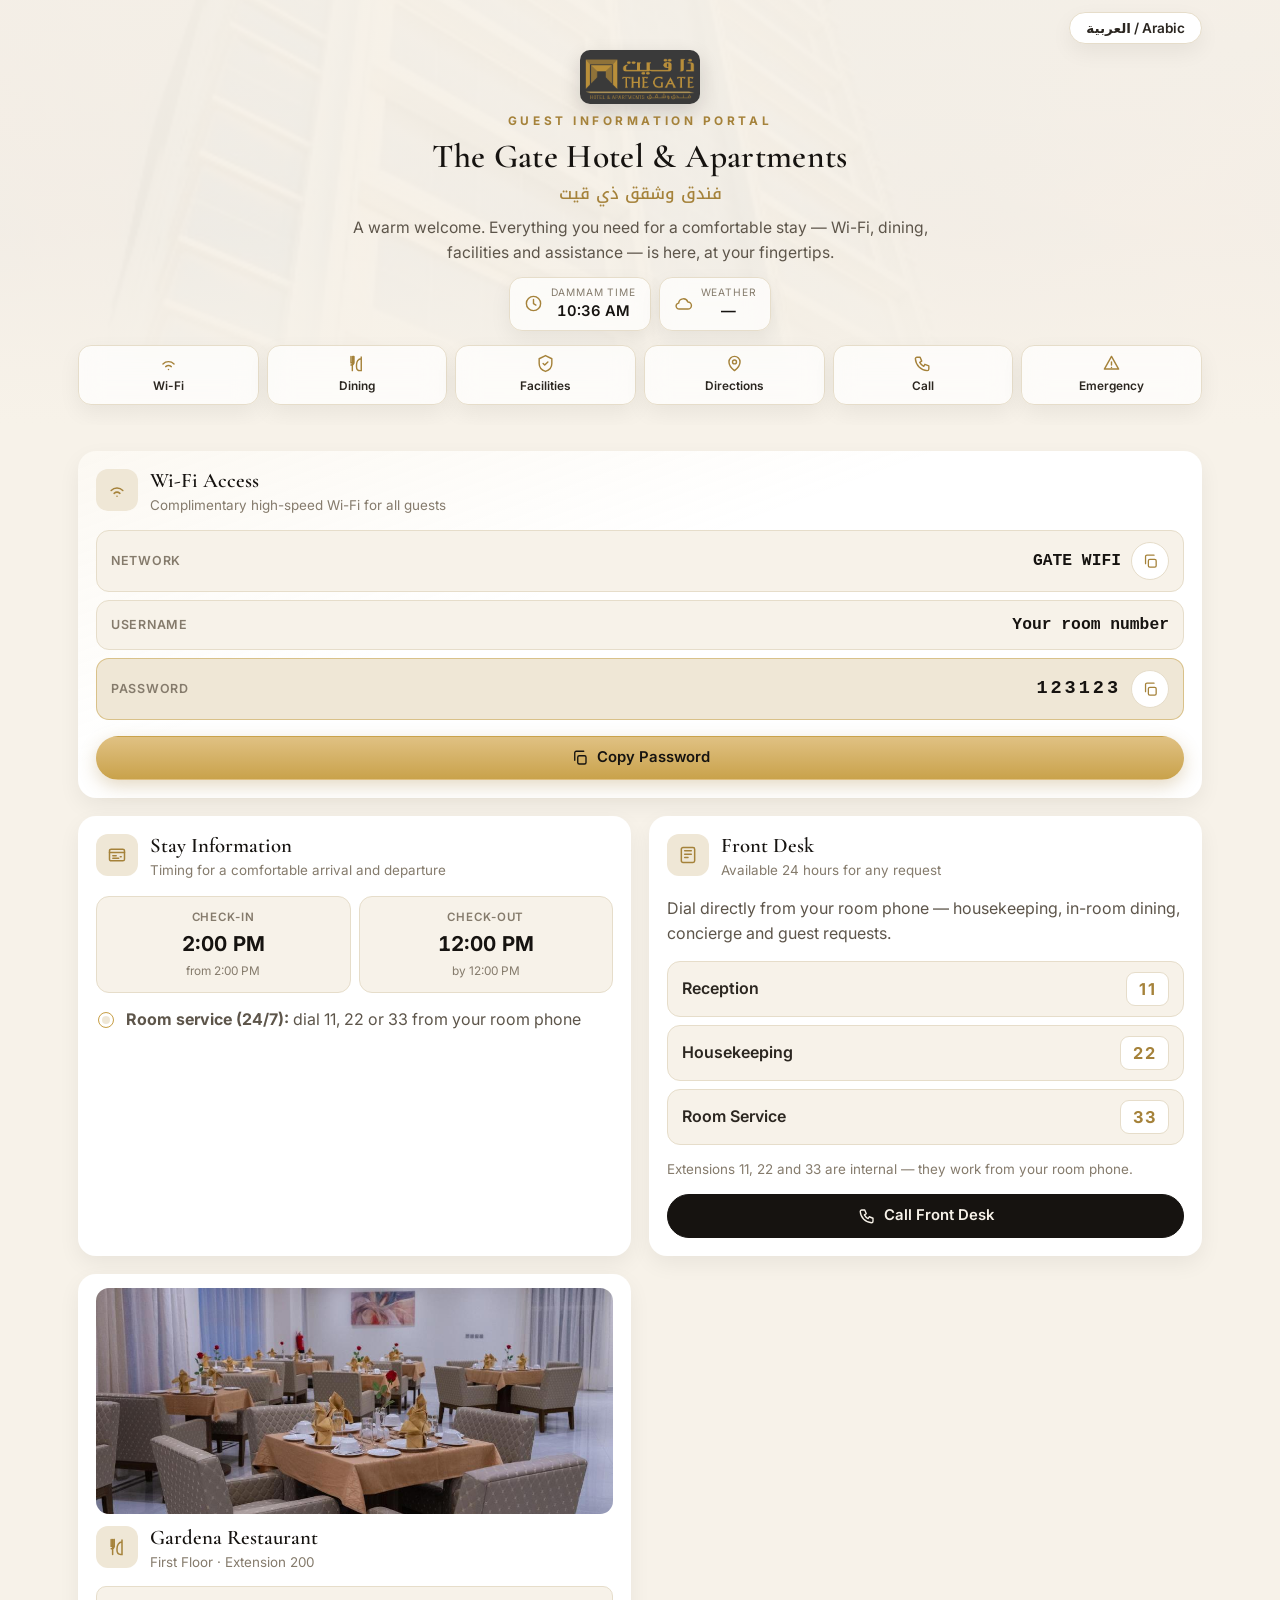
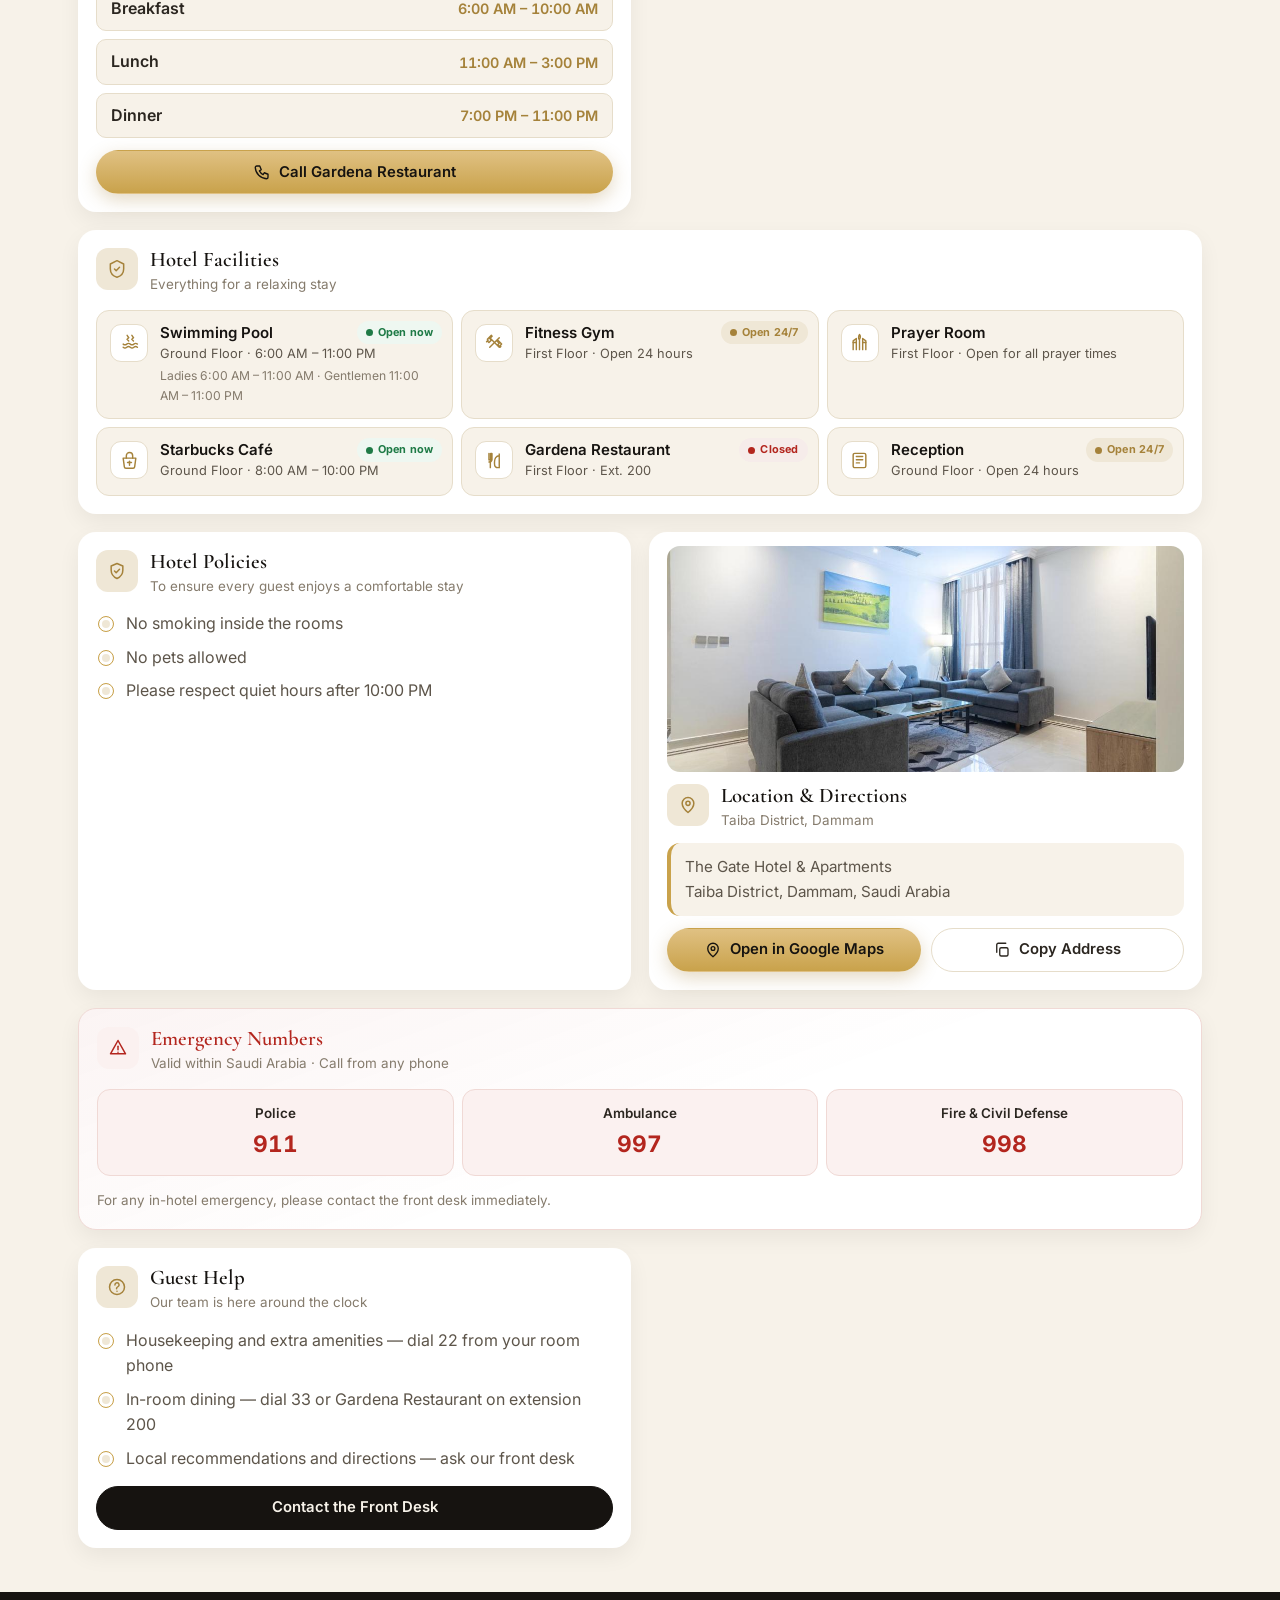
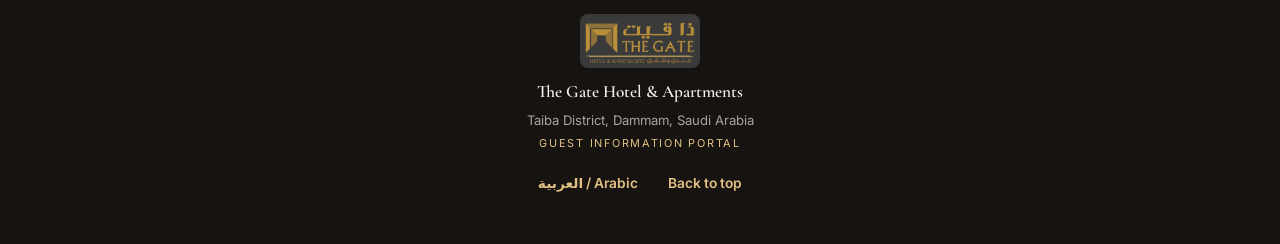
==== commit 52a27b7c: "Light mode default + slimmer compact layout - Convert hero, bottom nav, back-to-top to light ivory/w" ====
--- a/index.html
+++ b/index.html
@@ -6,7 +6,7 @@
   <title>The Gate Hotel &amp; Apartments — Guest Portal</title>
 
   <meta name="description" content="Official guest portal of The Gate Hotel & Apartments, Dammam. Wi-Fi, dining, facilities, front desk, hotel policies and emergency information.">
-  <meta name="theme-color" content="#161310">
+  <meta name="theme-color" content="#f7f2e9">
   <meta name="color-scheme" content="light">
   <link rel="canonical" href="https://strieno.github.io/GateHotelGuest/">
 
--- a/assets/css/style.css
+++ b/assets/css/style.css
@@ -30,17 +30,17 @@
   --font-arabic: "Noto Kufi Arabic", system-ui, "Segoe UI", Tahoma, sans-serif;
 
   /* Shape & depth */
-  --radius-lg: 22px;
-  --radius-md: 16px;
-  --radius-sm: 12px;
-  --shadow-card: 0 10px 30px rgba(22, 19, 16, 0.08);
-  --shadow-card-hover: 0 18px 44px rgba(22, 19, 16, 0.14);
-  --shadow-gold: 0 8px 22px rgba(165, 130, 58, 0.35);
+  --radius-lg: 18px;
+  --radius-md: 13px;
+  --radius-sm: 10px;
+  --shadow-card: 0 8px 22px rgba(22, 19, 16, 0.06);
+  --shadow-card-hover: 0 14px 34px rgba(22, 19, 16, 0.11);
+  --shadow-gold: 0 6px 18px rgba(165, 130, 58, 0.3);
 
   /* Layout */
   --content-max: 1180px;
-  --gutter: clamp(16px, 4vw, 32px);
-  --bottom-nav-h: 64px;
+  --gutter: clamp(14px, 4vw, 28px);
+  --bottom-nav-h: 56px;
 
   color-scheme: light;
 }
@@ -147,13 +147,13 @@
   display: inline-flex;
   align-items: center;
   justify-content: center;
-  gap: 10px;
-  min-height: 50px;
-  padding: 12px 22px;
+  gap: 8px;
+  min-height: 44px;
+  padding: 9px 18px;
   border: 1px solid transparent;
   border-radius: 999px;
   font-family: inherit;
-  font-size: 0.98rem;
+  font-size: 0.93rem;
   font-weight: 600;
   line-height: 1.2;
   text-decoration: none;
@@ -162,8 +162,8 @@
 }
 
 .btn svg {
-  width: 20px;
-  height: 20px;
+  width: 18px;
+  height: 18px;
 }
 
 .btn:active {
@@ -223,8 +223,8 @@
   display: inline-flex;
   align-items: center;
   justify-content: center;
-  width: 42px;
-  height: 42px;
+  width: 38px;
+  height: 38px;
   border-radius: 50%;
   border: 1px solid var(--line);
   background: var(--surface);
@@ -234,8 +234,8 @@
 }
 
 .icon-btn svg {
-  width: 19px;
-  height: 19px;
+  width: 17px;
+  height: 17px;
 }
 
 .icon-btn:hover {
@@ -243,11 +243,11 @@
   border-color: var(--gold);
 }
 
-/* ---------- Hero ---------- */
+/* ---------- Hero (light) ---------- */
 .hero {
   position: relative;
-  color: var(--ivory);
-  background: var(--ink);
+  color: var(--text);
+  background: var(--ivory);
   overflow: hidden;
 }
 
@@ -262,14 +262,14 @@
   height: 100%;
   object-fit: cover;
   object-position: center 30%;
-  opacity: 0.5;
+  opacity: 0.16;
 }
 
 .hero-bg-overlay {
   position: absolute;
   inset: 0;
   background:
-    linear-gradient(180deg, rgba(22, 19, 16, 0.72) 0%, rgba(22, 19, 16, 0.55) 45%, var(--ink) 100%);
+    linear-gradient(180deg, rgba(247, 242, 233, 0.82) 0%, rgba(247, 242, 233, 0.72) 55%, var(--ivory) 100%);
 }
 
 .hero-inner {
@@ -277,7 +277,7 @@
   z-index: 1;
   max-width: var(--content-max);
   margin-inline: auto;
-  padding: calc(24px + env(safe-area-inset-top)) var(--gutter) 48px;
+  padding: calc(12px + env(safe-area-inset-top)) var(--gutter) 20px;
   text-align: center;
   display: flex;
   flex-direction: column;
@@ -286,122 +286,124 @@
 
 .lang-toggle {
   align-self: flex-end;
-  margin-bottom: 10px;
-  background: rgba(247, 242, 233, 0.1);
+  margin-bottom: 6px;
+  background: var(--surface);
   -webkit-backdrop-filter: blur(12px);
   backdrop-filter: blur(12px);
-  border: 1px solid rgba(224, 193, 131, 0.5);
-  color: var(--ivory);
+  border: 1px solid var(--line);
+  color: var(--text);
   font-family: inherit;
-  font-size: 0.88rem;
-  font-weight: 600;
-  padding: 9px 20px;
+  font-size: 0.85rem;
+  font-weight: 600;
+  padding: 7px 16px;
   border-radius: 999px;
   cursor: pointer;
-  transition: background 0.2s ease, color 0.2s ease;
+  box-shadow: var(--shadow-card);
+  transition: background 0.2s ease, color 0.2s ease, border-color 0.2s ease;
 }
 
 .lang-toggle:hover {
   background: var(--gold);
+  border-color: var(--gold);
   color: var(--ink);
 }
 
 .hero-logo {
-  width: min(240px, 62%);
+  width: min(120px, 40%);
   height: auto;
-  border-radius: 14px;
-  margin-bottom: 22px;
-  box-shadow: 0 12px 34px rgba(0, 0, 0, 0.45);
+  border-radius: 10px;
+  margin-bottom: 8px;
+  box-shadow: 0 8px 20px rgba(22, 19, 16, 0.16);
 }
 
 .hero-eyebrow {
-  font-size: 0.8rem;
-  font-weight: 600;
-  letter-spacing: 0.34em;
+  font-size: 0.74rem;
+  font-weight: 700;
+  letter-spacing: 0.3em;
   text-transform: uppercase;
-  color: var(--gold-2);
-  margin-bottom: 10px;
+  color: var(--gold-deep);
+  margin-bottom: 6px;
 }
 
 html[dir="rtl"] .hero-eyebrow {
-  letter-spacing: 0.08em;
+  letter-spacing: 0.06em;
 }
 
 .hero-title {
-  font-size: clamp(1.9rem, 6.5vw, 3.4rem);
-  color: var(--ivory);
+  font-size: clamp(1.35rem, 4vw, 2.1rem);
+  color: var(--ink);
   letter-spacing: 0.01em;
 }
 
 html[lang="ar"] .hero-title {
-  font-size: clamp(1.7rem, 6vw, 2.9rem);
+  font-size: clamp(1.25rem, 3.8vw, 1.85rem);
 }
 
 .hero-arabic-name {
-  margin-top: 6px;
-  color: var(--gold-2);
-  font-size: clamp(1rem, 3.4vw, 1.35rem);
+  margin-top: 3px;
+  color: var(--gold-deep);
+  font-size: clamp(0.88rem, 2.4vw, 1.02rem);
   font-weight: 500;
   font-family: var(--font-arabic);
 }
 
 .hero-welcome {
   max-width: 620px;
-  margin-top: 16px;
-  color: rgba(247, 242, 233, 0.88);
-  font-size: clamp(0.98rem, 2.8vw, 1.08rem);
+  margin-top: 8px;
+  color: var(--text-soft);
+  font-size: clamp(0.9rem, 2.4vw, 0.98rem);
 }
 
 .hero-meta {
   display: flex;
   flex-wrap: wrap;
   justify-content: center;
-  gap: 14px;
-  margin-top: 24px;
+  gap: 8px;
+  margin-top: 12px;
 }
 
 .hero-meta-item {
   display: flex;
   align-items: center;
-  gap: 12px;
-  padding: 12px 20px;
+  gap: 8px;
+  padding: 6px 14px;
   border-radius: var(--radius-md);
-  background: rgba(247, 242, 233, 0.08);
+  background: rgba(255, 255, 255, 0.72);
   -webkit-backdrop-filter: blur(12px);
   backdrop-filter: blur(12px);
-  border: 1px solid rgba(247, 242, 233, 0.14);
-  min-width: 150px;
+  border: 1px solid var(--line);
+  box-shadow: var(--shadow-card);
 }
 
 .meta-icon {
-  width: 26px;
-  height: 26px;
-  color: var(--gold-2);
+  width: 19px;
+  height: 19px;
+  color: var(--gold-deep);
 }
 
 .meta-label {
   display: block;
-  font-size: 0.72rem;
+  font-size: 0.64rem;
   letter-spacing: 0.08em;
   text-transform: uppercase;
-  color: rgba(247, 242, 233, 0.65);
+  color: var(--text-muted);
 }
 
 .meta-value {
   display: block;
-  font-size: 1.05rem;
-  font-weight: 600;
-  color: var(--ivory);
+  font-size: 0.92rem;
+  font-weight: 600;
+  color: var(--ink);
   font-variant-numeric: tabular-nums;
 }
 
 /* ---------- Quick actions ---------- */
 .quick-actions {
   display: grid;
-  grid-template-columns: repeat(auto-fit, minmax(96px, 1fr));
-  gap: 10px;
+  grid-template-columns: repeat(auto-fit, minmax(88px, 1fr));
+  gap: 8px;
   width: 100%;
-  margin-top: 30px;
+  margin-top: 14px;
 }
 
 .quick-action {
@@ -409,30 +411,31 @@
   flex-direction: column;
   align-items: center;
   justify-content: center;
-  gap: 8px;
-  min-height: 74px;
-  padding: 12px 6px;
+  gap: 4px;
+  min-height: 56px;
+  padding: 8px 6px;
   border-radius: var(--radius-md);
-  background: rgba(247, 242, 233, 0.08);
+  background: rgba(255, 255, 255, 0.72);
   -webkit-backdrop-filter: blur(12px);
   backdrop-filter: blur(12px);
-  border: 1px solid rgba(247, 242, 233, 0.14);
-  color: var(--ivory);
+  border: 1px solid var(--line);
+  color: var(--text);
   text-decoration: none;
-  font-size: 0.82rem;
-  font-weight: 600;
+  font-size: 0.74rem;
+  font-weight: 600;
+  box-shadow: var(--shadow-card);
   transition: background 0.2s ease, transform 0.18s ease, border-color 0.2s ease;
 }
 
 .quick-action svg {
-  width: 24px;
-  height: 24px;
-  color: var(--gold-2);
+  width: 19px;
+  height: 19px;
+  color: var(--gold-deep);
 }
 
 .quick-action:hover {
-  background: rgba(224, 193, 131, 0.16);
-  border-color: rgba(224, 193, 131, 0.45);
+  background: var(--surface);
+  border-color: var(--gold);
 }
 
 .quick-action:active {
@@ -443,16 +446,16 @@
 .cards-grid {
   max-width: var(--content-max);
   margin-inline: auto;
-  padding: clamp(20px, 5vw, 44px) var(--gutter) 60px;
+  padding: clamp(14px, 3vw, 26px) var(--gutter) 44px;
   display: grid;
   grid-template-columns: minmax(0, 1fr);
-  gap: 22px;
+  gap: 14px;
 }
 
 @media (min-width: 900px) {
   .cards-grid {
     grid-template-columns: repeat(2, minmax(0, 1fr));
-    gap: 28px;
+    gap: 18px;
   }
 
   .cards-grid .span-2 {
@@ -465,30 +468,30 @@
   background: var(--surface);
   border-radius: var(--radius-lg);
   box-shadow: var(--shadow-card);
-  padding: 26px;
+  padding: 18px;
   display: flex;
   flex-direction: column;
-  gap: 20px;
-  scroll-margin-top: 16px;
+  gap: 14px;
+  scroll-margin-top: 12px;
 }
 
 @media (max-width: 480px) {
   .card {
-    padding: 20px;
+    padding: 15px;
   }
 }
 
 .card-head {
   display: flex;
   align-items: flex-start;
-  gap: 14px;
+  gap: 12px;
 }
 
 .card-head-icon {
   flex-shrink: 0;
-  width: 48px;
-  height: 48px;
-  border-radius: 14px;
+  width: 42px;
+  height: 42px;
+  border-radius: 12px;
   display: flex;
   align-items: center;
   justify-content: center;
@@ -497,18 +500,18 @@
 }
 
 .card-head-icon svg {
-  width: 24px;
-  height: 24px;
+  width: 20px;
+  height: 20px;
 }
 
 .card-title {
-  font-size: 1.5rem;
+  font-size: 1.3rem;
   color: var(--ink);
 }
 
 .card-sub {
-  margin-top: 2px;
-  font-size: 0.88rem;
+  margin-top: 1px;
+  font-size: 0.84rem;
   color: var(--text-muted);
 }
 
@@ -517,16 +520,16 @@
 }
 
 .card-note {
-  font-size: 0.86rem;
+  font-size: 0.84rem;
   color: var(--text-muted);
-  line-height: 1.6;
+  line-height: 1.55;
 }
 
 .card-media {
   border-radius: var(--radius-md);
   overflow: hidden;
-  aspect-ratio: 16 / 8;
-  margin: -6px 0 -4px;
+  aspect-ratio: 16 / 7;
+  margin: -4px 0 -2px;
 }
 
 .card-media img {
@@ -543,7 +546,7 @@
 .card-body {
   display: flex;
   flex-direction: column;
-  gap: 18px;
+  gap: 12px;
 }
 
 /* ---------- Wi-Fi ---------- */
@@ -556,7 +559,7 @@
 .wifi-grid {
   display: flex;
   flex-direction: column;
-  gap: 12px;
+  gap: 8px;
 }
 
 .wifi-row {
@@ -564,15 +567,15 @@
   align-items: center;
   justify-content: space-between;
   flex-wrap: wrap;
-  gap: 10px 14px;
-  padding: 15px 18px;
+  gap: 8px 12px;
+  padding: 11px 14px;
   border-radius: var(--radius-md);
   background: var(--ivory);
   border: 1px solid var(--line);
 }
 
 .wifi-row-label {
-  font-size: 0.82rem;
+  font-size: 0.78rem;
   font-weight: 600;
   letter-spacing: 0.06em;
   text-transform: uppercase;
@@ -582,11 +585,11 @@
 .wifi-row-value {
   display: flex;
   align-items: center;
-  gap: 12px;
+  gap: 10px;
 }
 
 .wifi-row-value .mono {
-  font-size: 1.12rem;
+  font-size: 1.02rem;
   font-weight: 600;
   color: var(--ink);
   direction: ltr;
@@ -598,8 +601,8 @@
 }
 
 .wifi-row-password .password-value {
-  font-size: 1.3rem;
-  letter-spacing: 0.18em;
+  font-size: 1.16rem;
+  letter-spacing: 0.16em;
 }
 
 .wifi-actions {
@@ -614,11 +617,11 @@
 .times-grid {
   display: grid;
   grid-template-columns: repeat(2, minmax(0, 1fr));
-  gap: 12px;
+  gap: 8px;
 }
 
 .time-box {
-  padding: 16px 14px;
+  padding: 11px 10px;
   border-radius: var(--radius-md);
   background: var(--ivory);
   border: 1px solid var(--line);
@@ -627,7 +630,7 @@
 
 .time-box-label {
   display: block;
-  font-size: 0.78rem;
+  font-size: 0.72rem;
   font-weight: 600;
   letter-spacing: 0.08em;
   text-transform: uppercase;
@@ -636,22 +639,22 @@
 
 .time-box-value {
   display: block;
-  font-size: 1.5rem;
+  font-size: 1.28rem;
   font-weight: 700;
   color: var(--ink);
   font-variant-numeric: tabular-nums;
-  margin-top: 4px;
+  margin-top: 2px;
 }
 
 html[lang="ar"] .time-box-value {
-  font-size: 1.25rem;
+  font-size: 1.08rem;
 }
 
 .time-box-hint {
   display: block;
-  font-size: 0.78rem;
+  font-size: 0.74rem;
   color: var(--text-muted);
-  margin-top: 2px;
+  margin-top: 1px;
 }
 
 .checklist {
@@ -659,7 +662,7 @@
   padding: 0;
   display: flex;
   flex-direction: column;
-  gap: 12px;
+  gap: 8px;
 }
 
 .checklist li {
@@ -685,15 +688,15 @@
 .ext-list {
   display: flex;
   flex-direction: column;
+  gap: 8px;
+}
+
+.ext-row {
+  display: flex;
+  align-items: center;
+  justify-content: space-between;
   gap: 10px;
-}
-
-.ext-row {
-  display: flex;
-  align-items: center;
-  justify-content: space-between;
-  gap: 12px;
-  padding: 14px 18px;
+  padding: 10px 14px;
   border-radius: var(--radius-md);
   background: var(--ivory);
   border: 1px solid var(--line);
@@ -712,30 +715,30 @@
 }
 
 .ext-num {
-  font-size: 1.1rem;
+  font-size: 1.02rem;
   font-weight: 700;
   color: var(--gold-deep);
-  letter-spacing: 0.1em;
+  letter-spacing: 0.08em;
   direction: ltr;
   background: var(--surface);
   border: 1px solid var(--line);
-  border-radius: 10px;
-  padding: 4px 14px;
+  border-radius: 9px;
+  padding: 3px 12px;
 }
 
 /* ---------- Hours (dining) ---------- */
 .hours-list {
   display: flex;
   flex-direction: column;
+  gap: 8px;
+}
+
+.hours-row {
+  display: flex;
+  align-items: center;
+  justify-content: space-between;
   gap: 10px;
-}
-
-.hours-row {
-  display: flex;
-  align-items: center;
-  justify-content: space-between;
-  gap: 12px;
-  padding: 13px 16px;
+  padding: 9px 14px;
   border-radius: var(--radius-sm);
   background: var(--ivory);
   border: 1px solid var(--line);
@@ -747,7 +750,7 @@
 }
 
 .hours-time {
-  font-size: 0.95rem;
+  font-size: 0.9rem;
   font-weight: 600;
   color: var(--gold-deep);
   font-variant-numeric: tabular-nums;
@@ -755,14 +758,14 @@
 }
 
 html[lang="ar"] .hours-time {
-  font-size: 0.9rem;
+  font-size: 0.86rem;
 }
 
 /* ---------- Facilities ---------- */
 .fac-grid {
   display: grid;
   grid-template-columns: minmax(0, 1fr);
-  gap: 12px;
+  gap: 8px;
 }
 
 @media (min-width: 640px) {
@@ -781,8 +784,8 @@
   position: relative;
   display: flex;
   align-items: flex-start;
-  gap: 14px;
-  padding: 18px;
+  gap: 12px;
+  padding: 13px;
   border-radius: var(--radius-md);
   background: var(--ivory);
   border: 1px solid var(--line);
@@ -797,9 +800,9 @@
 
 .fac-icon {
   flex-shrink: 0;
-  width: 44px;
-  height: 44px;
-  border-radius: 12px;
+  width: 38px;
+  height: 38px;
+  border-radius: 11px;
   display: flex;
   align-items: center;
   justify-content: center;
@@ -809,8 +812,8 @@
 }
 
 .fac-icon svg {
-  width: 22px;
-  height: 22px;
+  width: 19px;
+  height: 19px;
 }
 
 .fac-info {
@@ -819,39 +822,39 @@
 
 .fac-name {
   font-family: var(--font-body);
-  font-size: 1.02rem;
+  font-size: 0.94rem;
   font-weight: 600;
   color: var(--ink);
 }
 
 html[lang="ar"] .fac-name {
   font-family: var(--font-arabic);
-  font-size: 0.98rem;
+  font-size: 0.9rem;
 }
 
 .fac-meta {
-  font-size: 0.84rem;
+  font-size: 0.8rem;
   color: var(--text-soft);
-  margin-top: 3px;
+  margin-top: 2px;
 }
 
 .fac-hours {
   color: var(--text-muted);
-  font-size: 0.8rem;
+  font-size: 0.76rem;
 }
 
 .status-pill {
   position: absolute;
-  top: 14px;
-  inset-inline-end: 14px;
+  top: 10px;
+  inset-inline-end: 10px;
   display: inline-flex;
   align-items: center;
-  gap: 6px;
-  padding: 4px 11px;
+  gap: 5px;
+  padding: 3px 9px;
   border-radius: 999px;
-  font-size: 0.72rem;
+  font-size: 0.68rem;
   font-weight: 700;
-  letter-spacing: 0.03em;
+  letter-spacing: 0.02em;
 }
 
 .status-pill::before {
@@ -897,7 +900,7 @@
 .emergency-grid {
   display: grid;
   grid-template-columns: minmax(0, 1fr);
-  gap: 12px;
+  gap: 8px;
 }
 
 @media (min-width: 640px) {
@@ -910,8 +913,8 @@
   display: flex;
   flex-direction: column;
   align-items: center;
-  gap: 4px;
-  padding: 18px 14px;
+  gap: 2px;
+  padding: 13px 12px;
   border-radius: var(--radius-md);
   background: var(--red-bg);
   border: 1px solid #f0d9d5;
@@ -927,13 +930,13 @@
 }
 
 .emergency-name {
-  font-size: 0.9rem;
+  font-size: 0.84rem;
   font-weight: 600;
   color: var(--text);
 }
 
 .emergency-num {
-  font-size: 1.7rem;
+  font-size: 1.42rem;
   font-weight: 700;
   color: var(--red);
   font-variant-numeric: tabular-nums;
@@ -943,10 +946,10 @@
 /* ---------- Location ---------- */
 .address {
   font-style: normal;
-  font-size: 1rem;
-  line-height: 1.7;
+  font-size: 0.95rem;
+  line-height: 1.6;
   color: var(--text-soft);
-  padding: 16px 18px;
+  padding: 12px 14px;
   border-radius: var(--radius-md);
   background: var(--ivory);
   border-inline-start: 4px solid var(--gold);
@@ -955,21 +958,21 @@
 /* ---------- Footer ---------- */
 .site-footer {
   background: var(--ink);
-  color: rgba(247, 242, 233, 0.75);
+  color: rgba(247, 242, 233, 0.8);
   text-align: center;
-  padding: 44px var(--gutter) calc(92px + env(safe-area-inset-bottom));
+  padding: 22px var(--gutter) calc(78px + env(safe-area-inset-bottom));
 }
 
 .footer-logo {
-  width: 170px;
+  width: 120px;
   height: auto;
-  margin: 0 auto 18px;
-  border-radius: 10px;
+  margin: 0 auto 10px;
+  border-radius: 8px;
 }
 
 .footer-name {
   font-family: var(--font-display);
-  font-size: 1.25rem;
+  font-size: 1.08rem;
   color: var(--ivory);
   font-weight: 600;
 }
@@ -980,15 +983,15 @@
 
 .footer-meta,
 .footer-tag {
-  font-size: 0.88rem;
-  margin-top: 6px;
-  color: rgba(247, 242, 233, 0.6);
+  font-size: 0.82rem;
+  margin-top: 4px;
+  color: rgba(247, 242, 233, 0.65);
 }
 
 .footer-tag {
   text-transform: uppercase;
   letter-spacing: 0.16em;
-  font-size: 0.72rem;
+  font-size: 0.68rem;
   color: var(--gold-2);
 }
 
@@ -999,17 +1002,17 @@
 .footer-actions {
   display: flex;
   justify-content: center;
-  gap: 8px 26px;
+  gap: 6px 22px;
   flex-wrap: wrap;
-  margin-top: 20px;
+  margin-top: 14px;
 }
 
 .footer-link {
   background: none;
   border: none;
-  padding: 8px 4px;
+  padding: 6px 4px;
   font-family: inherit;
-  font-size: 0.92rem;
+  font-size: 0.86rem;
   font-weight: 600;
   color: var(--gold-2);
   text-decoration: none;
@@ -1029,12 +1032,12 @@
   z-index: 100;
   display: grid;
   grid-template-columns: repeat(5, 1fr);
-  background: rgba(30, 26, 21, 0.92);
+  background: rgba(255, 255, 255, 0.92);
   -webkit-backdrop-filter: blur(16px);
   backdrop-filter: blur(16px);
-  border-top: 1px solid rgba(224, 193, 131, 0.25);
+  border-top: 1px solid var(--line);
   padding-bottom: env(safe-area-inset-bottom);
-  box-shadow: 0 -8px 24px rgba(0, 0, 0, 0.18);
+  box-shadow: 0 -6px 20px rgba(22, 19, 16, 0.08);
 }
 
 .bottom-nav-item {
@@ -1042,29 +1045,29 @@
   flex-direction: column;
   align-items: center;
   justify-content: center;
-  gap: 3px;
+  gap: 2px;
   min-height: var(--bottom-nav-h);
-  padding: 6px 2px;
-  color: rgba(247, 242, 233, 0.62);
+  padding: 5px 2px;
+  color: var(--text-muted);
   text-decoration: none;
-  font-size: 0.7rem;
+  font-size: 0.66rem;
   font-weight: 600;
   border-top: 2px solid transparent;
   transition: color 0.2s ease, border-color 0.2s ease;
 }
 
 .bottom-nav-item svg {
-  width: 22px;
-  height: 22px;
+  width: 20px;
+  height: 20px;
 }
 
 .bottom-nav-item:hover {
-  color: var(--ivory);
+  color: var(--text);
 }
 
 .bottom-nav-item.is-active {
-  color: var(--gold-2);
-  border-top-color: var(--gold-2);
+  color: var(--gold-deep);
+  border-top-color: var(--gold);
 }
 
 @media (min-width: 900px) {
@@ -1084,28 +1087,28 @@
 /* ---------- Back to top ---------- */
 .back-to-top {
   position: fixed;
-  bottom: calc(var(--bottom-nav-h) + env(safe-area-inset-bottom) + 14px);
-  inset-inline-end: 18px;
+  bottom: calc(var(--bottom-nav-h) + env(safe-area-inset-bottom) + 12px);
+  inset-inline-end: 14px;
   z-index: 90;
-  width: 46px;
-  height: 46px;
+  width: 42px;
+  height: 42px;
   border-radius: 50%;
-  border: 1px solid rgba(224, 193, 131, 0.45);
-  background: rgba(30, 26, 21, 0.9);
+  border: 1px solid var(--line);
+  background: rgba(255, 255, 255, 0.95);
   -webkit-backdrop-filter: blur(10px);
   backdrop-filter: blur(10px);
-  color: var(--gold-2);
+  color: var(--gold-deep);
   cursor: pointer;
   display: flex;
   align-items: center;
   justify-content: center;
-  box-shadow: 0 8px 20px rgba(0, 0, 0, 0.25);
+  box-shadow: var(--shadow-card);
   transition: opacity 0.25s ease, transform 0.25s ease;
 }
 
 .back-to-top svg {
-  width: 20px;
-  height: 20px;
+  width: 18px;
+  height: 18px;
 }
 
 .back-to-top[hidden] {
@@ -1128,17 +1131,17 @@
 /* ---------- Toast ---------- */
 .toast {
   position: fixed;
-  bottom: calc(var(--bottom-nav-h) + env(safe-area-inset-bottom) + 20px);
+  bottom: calc(var(--bottom-nav-h) + env(safe-area-inset-bottom) + 16px);
   left: 50%;
   transform: translate(-50%, 16px);
   z-index: 300;
   background: var(--ink);
   color: var(--ivory);
-  padding: 13px 24px;
+  padding: 10px 20px;
   border-radius: 999px;
-  font-size: 0.92rem;
-  font-weight: 600;
-  box-shadow: 0 12px 30px rgba(0, 0, 0, 0.35);
+  font-size: 0.88rem;
+  font-weight: 600;
+  box-shadow: 0 10px 26px rgba(22, 19, 16, 0.28);
   border: 1px solid rgba(224, 193, 131, 0.4);
   opacity: 0;
   pointer-events: none;
